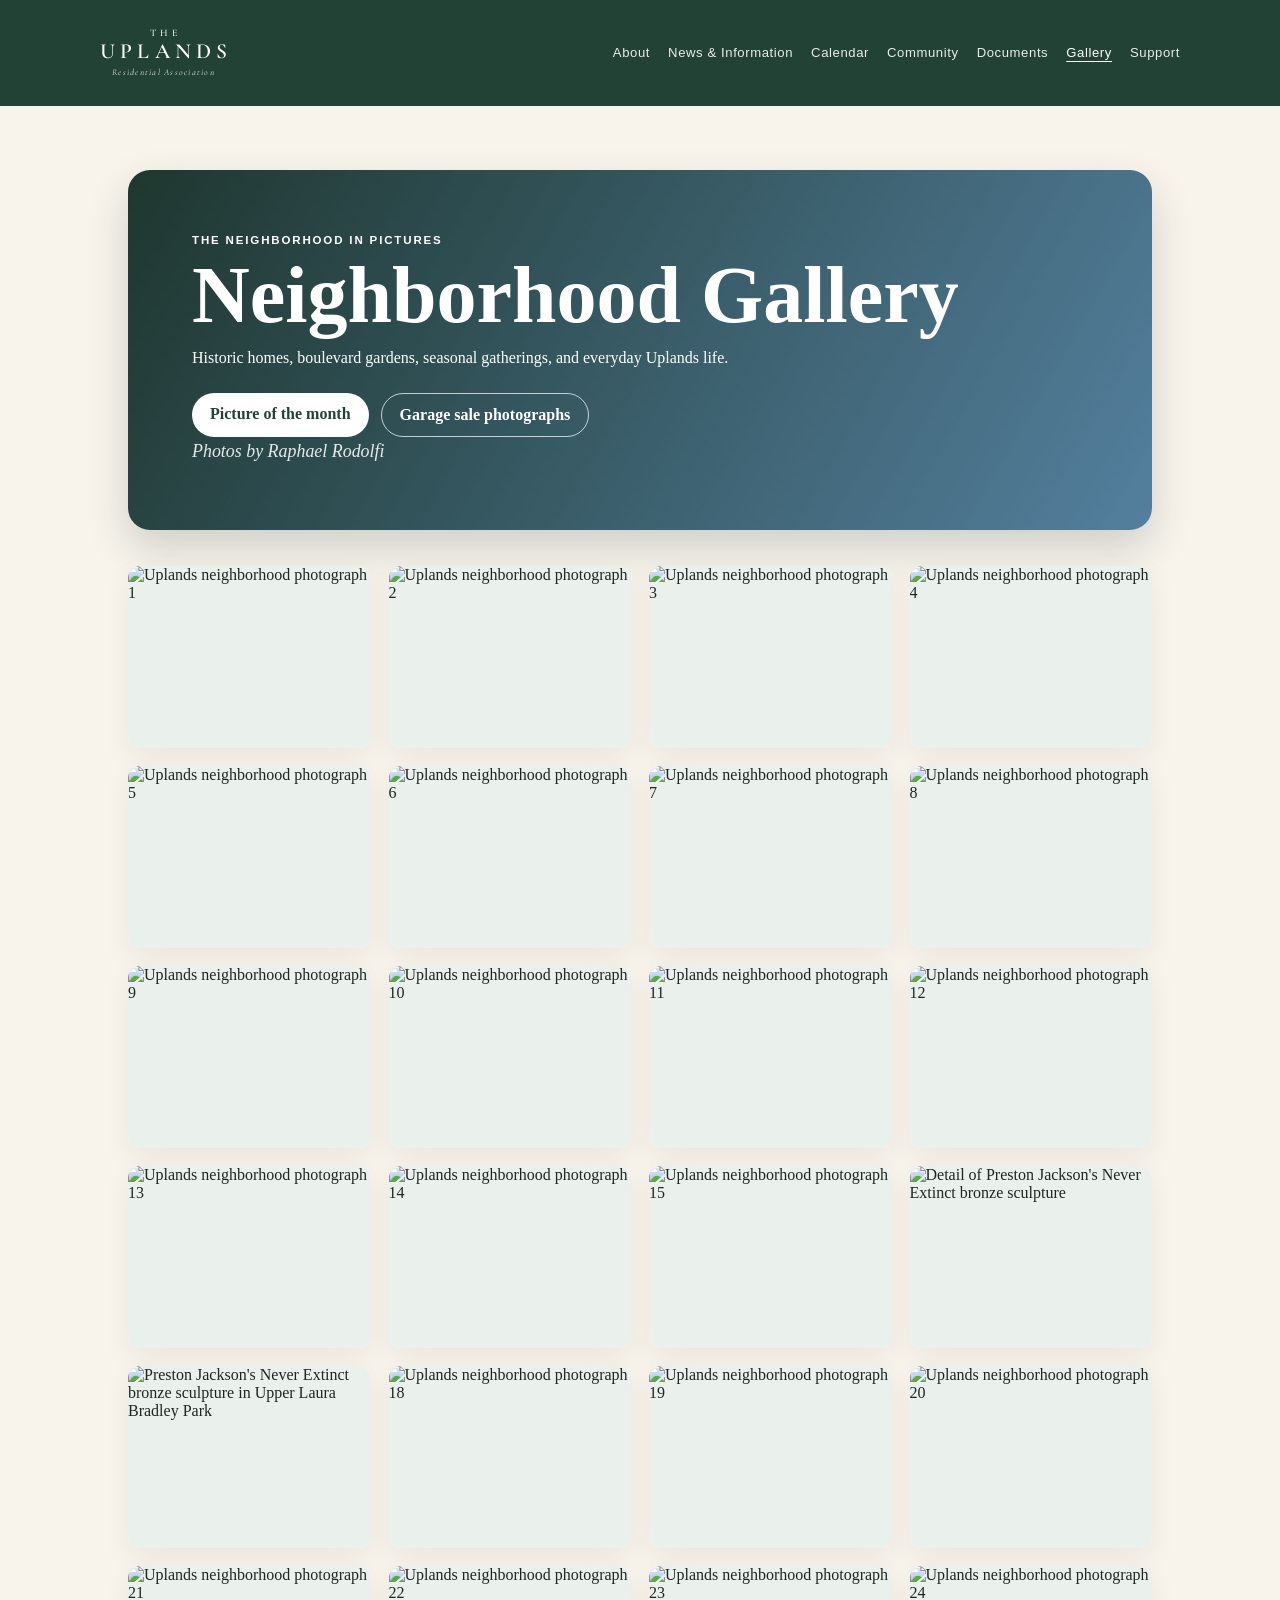
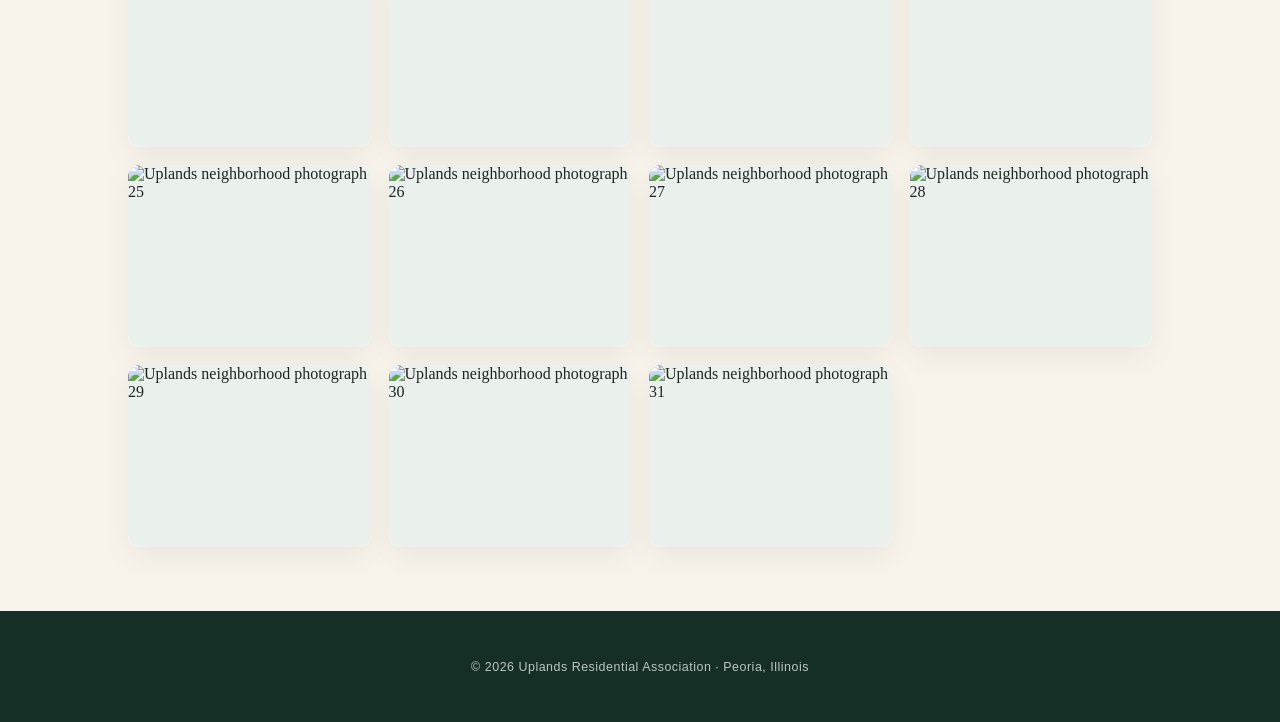
==== gallery.html @ 18829a2b "Gallery update for vertical display" ====
<!doctype html>
<html lang="en">
<head>
  <meta charset="utf-8" />
  <meta name="viewport" content="width=device-width, initial-scale=1" />
  <title>Gallery · The Uplands</title>
  <link rel="stylesheet" href="styles.css?v=20260812-2" />
</head>
<body>
  <header class="page-header">
    <nav>
      <a class="brand" href="index.html">
        <span class="brand-logo" aria-label="The Uplands Residential Association">
          <span class="brand-logo-the">THE</span>
          <span class="brand-logo-name">UPLANDS</span>
          <span class="brand-logo-sub">Residential Association</span>
        </span>
      </a>
      <div class="nav-links">
        <a href="about.html">About</a>
        <a href="community.html">Community</a>
        <a href="services.html">Services</a>
        <a href="documents.html">Documents</a>
        <a href="association-overview.html">Association</a>
        <a href="gallery.html" class="active">Gallery</a>
        <a href="support.html">Support</a>
        <a href="contact.html">Contact</a>
      </div>
    </nav>
  </header>

  <main class="section gallery-page">
    <header class="gallery-intro">
      <p class="section-kicker">The neighborhood in pictures</p>
      <h1 class="page-title">Neighborhood Gallery</h1>
      <p>Historic homes, boulevard gardens, seasonal gatherings, and everyday Uplands life.</p>
      <div class="gallery-intro-actions">
        <a class="button" href="picture-of-the-month.html">Picture of the month</a>
        <a class="button secondary" href="garage-sale.html#garage-sale-2026-recap">Garage sale photographs</a>
      </div>
      <p class="gallery-photographer-credit">Photos by Raphael Rodolfi</p>
    </header>

    <div class="gallery-grid">
      <a class="gallery-item" href="assets/images/gallery/370200587_870606807759681_210162988387038657_n.jpg">
        <img src="assets/images/gallery/370200587_870606807759681_210162988387038657_n.jpg" alt="Uplands neighborhood photograph 1">
      </a>
      <a class="gallery-item" href="assets/images/gallery/370284342_3724934461074046_4475135608361034929_n.jpg">
        <img src="assets/images/gallery/370284342_3724934461074046_4475135608361034929_n.jpg" alt="Uplands neighborhood photograph 2">
      </a>
      <a class="gallery-item" href="assets/images/gallery/370288914_343897248176822_4017444663952019519_n.jpg">
        <img src="assets/images/gallery/370288914_343897248176822_4017444663952019519_n.jpg" alt="Uplands neighborhood photograph 3">
      </a>
      <a class="gallery-item" href="assets/images/gallery/387524236_654603430138371_8893289489707215956_n.jpg">
        <img src="assets/images/gallery/387524236_654603430138371_8893289489707215956_n.jpg" alt="Uplands neighborhood photograph 4">
      </a>
      <a class="gallery-item" href="assets/images/gallery/393069102_852196503037291_2594759480600169748_n.jpg">
        <img src="assets/images/gallery/393069102_852196503037291_2594759480600169748_n.jpg" alt="Uplands neighborhood photograph 5">
      </a>
      <a class="gallery-item" href="assets/images/gallery/393239159_832398685026651_940337507189797651_n.jpg">
        <img src="assets/images/gallery/393239159_832398685026651_940337507189797651_n.jpg" alt="Uplands neighborhood photograph 6">
      </a>
      <a class="gallery-item" href="assets/images/gallery/393239160_1048998059878200_1765748896183752875_n.jpg">
        <img src="assets/images/gallery/393239160_1048998059878200_1765748896183752875_n.jpg" alt="Uplands neighborhood photograph 7">
      </a>
      <a class="gallery-item" href="assets/images/gallery/393317372_156920570831181_316524598836203724_n.jpg">
        <img src="assets/images/gallery/393317372_156920570831181_316524598836203724_n.jpg" alt="Uplands neighborhood photograph 8">
      </a>
      <a class="gallery-item" href="assets/images/gallery/393441815_1036597244320316_8906372888410770643_n.jpg">
        <img src="assets/images/gallery/393441815_1036597244320316_8906372888410770643_n.jpg" alt="Uplands neighborhood photograph 9">
      </a>
      <a class="gallery-item" href="assets/images/gallery/393441822_1001897891131364_6273993662342847778_n.jpg">
        <img src="assets/images/gallery/393441822_1001897891131364_6273993662342847778_n.jpg" alt="Uplands neighborhood photograph 10">
      </a>
      <a class="gallery-item" href="assets/images/gallery/393462541_1014906179809474_5199457459963997106_n.jpg">
        <img src="assets/images/gallery/393462541_1014906179809474_5199457459963997106_n.jpg" alt="Uplands neighborhood photograph 11">
      </a>
      <a class="gallery-item" href="assets/images/gallery/IMG_0650.JPG.jpeg">
        <img src="assets/images/gallery/IMG_0650.JPG.jpeg" alt="Uplands neighborhood photograph 12">
      </a>
      <a class="gallery-item" href="assets/images/gallery/IMG_1450.jpeg">
        <img src="assets/images/gallery/IMG_1450.jpeg" alt="Uplands neighborhood photograph 13">
      </a>
      <a class="gallery-item" href="assets/images/gallery/IMG_1564_VSCO.JPG.jpeg">
        <img src="assets/images/gallery/IMG_1564_VSCO.JPG.jpeg" alt="Uplands neighborhood photograph 14">
      </a>
      <a class="gallery-item" href="assets/images/gallery/IMG_2232.jpeg">
        <img src="assets/images/gallery/IMG_2232.jpeg" alt="Uplands neighborhood photograph 15">
      </a>
      <a class="gallery-item" href="assets/images/gallery/IMG_6191.jpeg">
        <img src="assets/images/gallery/IMG_6191.jpeg" alt="Detail of Preston Jackson's Never Extinct bronze sculpture">
      </a>
      <a class="gallery-item" href="assets/images/gallery/IMG_6194.jpeg">
        <img src="assets/images/gallery/IMG_6194.jpeg" alt="Preston Jackson's Never Extinct bronze sculpture in Upper Laura Bradley Park">
      </a>
      <a class="gallery-item" href="assets/images/gallery/IMG_6196.jpeg">
        <img src="assets/images/gallery/IMG_6196.jpeg" alt="Uplands neighborhood photograph 18">
      </a>
      <a class="gallery-item" href="assets/images/gallery/IMG_6401.JPG.jpeg">
        <img src="assets/images/gallery/IMG_6401.JPG.jpeg" alt="Uplands neighborhood photograph 19">
      </a>
      <a class="gallery-item" href="assets/images/gallery/IMG_6482_VSCO.JPG.jpeg">
        <img src="assets/images/gallery/IMG_6482_VSCO.JPG.jpeg" alt="Uplands neighborhood photograph 20">
      </a>
      <a class="gallery-item" href="assets/images/gallery/IMG_8886.jpeg">
        <img src="assets/images/gallery/IMG_8886.jpeg" alt="Uplands neighborhood photograph 21">
      </a>
      <a class="gallery-item" href="assets/images/gallery/Screenshot%202025-12-24%20at%2010.02.39.jpeg">
        <img src="assets/images/gallery/Screenshot%202025-12-24%20at%2010.02.39.jpeg" alt="Uplands neighborhood photograph 22">
      </a>
      <a class="gallery-item" href="assets/images/gallery/blue-door.jpg">
        <img src="assets/images/gallery/blue-door.jpg" alt="Uplands neighborhood photograph 23">
      </a>
      <a class="gallery-item" href="assets/images/gallery/flower-pinwheel.jpg">
        <img src="assets/images/gallery/flower-pinwheel.jpg" alt="Uplands neighborhood photograph 24">
      </a>
      <a class="gallery-item" href="assets/images/gallery/hero-fall-frame-houses.jpg">
        <img src="assets/images/gallery/hero-fall-frame-houses.jpg" alt="Uplands neighborhood photograph 25">
      </a>
      <a class="gallery-item" href="assets/images/gallery/plant-drop-house.jpg">
        <img src="assets/images/gallery/plant-drop-house.jpg" alt="Uplands neighborhood photograph 26">
      </a>
      <a class="gallery-item" href="assets/images/gallery/porch-light.jpg">
        <img src="assets/images/gallery/porch-light.jpg" alt="Uplands neighborhood photograph 27">
      </a>
      <a class="gallery-item" href="assets/images/gallery/sunset-fence.jpg">
        <img src="assets/images/gallery/sunset-fence.jpg" alt="Uplands neighborhood photograph 28">
      </a>
      <a class="gallery-item" href="assets/images/gallery/sunset-lamp.jpg">
        <img src="assets/images/gallery/sunset-lamp.jpg" alt="Uplands neighborhood photograph 29">
      </a>
      <a class="gallery-item" href="assets/images/gallery/sunset-stop-sign.jpg">
        <img src="assets/images/gallery/sunset-stop-sign.jpg" alt="Uplands neighborhood photograph 30">
      </a>
      <a class="gallery-item" href="assets/images/gallery/sunset-waves.jpg">
        <img src="assets/images/gallery/sunset-waves.jpg" alt="Uplands neighborhood photograph 31">
      </a>
    </div>
  </main>

  <footer>
    <p>© <span data-current-year>2026</span> Uplands Residential Association · Peoria, Illinois</p>
  </footer>
  <script src="script.js?v=20260812-1"></script>
</body>
</html>
---- styles.css ----
@import url("https://fonts.googleapis.com/css2?family=Cormorant+Garamond:ital,wght@0,400;0,500;0,600;1,400&family=Lobster&family=Oswald:wght@500;600;700&display=swap");

:root {
  --green: #234236;
  --green-dark: #152f27;
  --gold: #c8a96a;
  --light-green: #eaf1ec;
  --cream: #f8f4ec;
  --ink: #1f2523;
  --muted: #64716b;
  --card: #ffffff;
}

/* Public neighborhood calendar */
.calendar-page {
  max-width: 1180px;
}

.calendar-shell {
  min-height: 660px;
  margin-top: 38px;
  overflow: hidden;
  border: 1px solid rgba(45, 70, 54, .16);
  border-radius: 24px;
  background: #fff;
  box-shadow: 0 18px 50px rgba(39, 56, 43, .09);
}

.calendar-frame {
  display: block;
  width: 100%;
  min-height: 660px;
  border: 0;
}

.calendar-placeholder {
  display: grid;
  min-height: 660px;
  padding: 48px 24px;
  place-content: center;
  text-align: center;
}

.calendar-placeholder h2 {
  margin-bottom: 10px;
}

.calendar-placeholder p {
  margin: 0;
  color: var(--muted);
}

.calendar-note {
  margin-top: 28px;
  padding: 28px 32px;
  border-radius: 18px;
  background: var(--cream, #f4f0e6);
}

.calendar-note h2 {
  margin-top: 0;
}

.calendar-note p {
  margin-bottom: 0;
}

@media (max-width: 720px) {
  .calendar-shell,
  .calendar-frame,
  .calendar-placeholder {
    min-height: 620px;
  }

  .calendar-shell {
    border-radius: 16px;
  }
}

* {
  box-sizing: border-box;
}

body {
  margin: 0;
  font-family: Georgia, "Times New Roman", serif;
  color: var(--ink);
  background: var(--cream);
  -webkit-font-smoothing: antialiased;
}

a {
  color: inherit;
  text-underline-offset: 3px;
}

a:focus-visible,
button:focus-visible {
  outline: 3px solid var(--gold);
  outline-offset: 4px;
}

.hero {
  min-height: 72vh;
  background-size: cover;
  background-position: center;
  color: white;
  padding: 28px;
  position: relative;
  isolation: isolate;
}

.hero--home {
  background-image:
    linear-gradient(rgba(20, 38, 31, 0.72), rgba(20, 38, 31, 0.78)),
    url("assets/images/gallery/porch-light.jpg");
  min-height: min(860px, 92vh);
  background-position: center 42%;
}

.hero--about {
  background-image:
    linear-gradient(rgba(20, 38, 31, 0.72), rgba(20, 38, 31, 0.78)),
    url("assets/images/gallery/blue-door.jpg");
}

.hero--community {
  background-image:
    linear-gradient(rgba(20, 38, 31, 0.72), rgba(20, 38, 31, 0.78)),
    url("assets/images/gallery/plant-drop-house.jpg");
}

.hero-page {
  min-height: 44vh;
}

.page-header {
  background: var(--green);
  color: white;
  padding: 28px;
}

nav {
  display: flex;
  justify-content: space-between;
  gap: 24px;
  align-items: center;
  max-width: 1080px;
  margin: 0 auto;
  position: relative;
  z-index: 5;
}

.brand {
  text-decoration: none;
  color: inherit;
  flex-shrink: 0;
}

.brand-logo {
  display: flex;
  flex-direction: column;
  align-items: center;
  font-family: "Cormorant Garamond", Georgia, serif;
  font-weight: 500;
  line-height: 1.08;
  text-align: center;
}

.brand-logo-the {
  font-size: .62rem;
  letter-spacing: .42em;
  text-transform: uppercase;
  font-weight: 500;
  margin-right: -.42em;
}

.brand-logo-name {
  font-size: 1.35rem;
  letter-spacing: .24em;
  text-transform: uppercase;
  font-weight: 600;
  margin-right: -.24em;
  margin-top: 1px;
}

.brand-logo-sub {
  font-size: .56rem;
  letter-spacing: .14em;
  font-weight: 400;
  font-style: italic;
  margin-top: 5px;
  opacity: .9;
}

.nav-links {
  display: flex;
  gap: 18px;
  flex-wrap: wrap;
  align-items: center;
}

.nav-links a,
.nav-highlights summary {
  text-decoration: none;
  opacity: .9;
  padding: 8px 0;
  font-family: Arial, Helvetica, sans-serif;
  font-size: .82rem;
  letter-spacing: .045em;
}

.nav-links a:hover,
.nav-links a.active,
.nav-highlights summary:hover,
.nav-highlights.active summary {
  opacity: 1;
  text-decoration: underline;
  text-underline-offset: 4px;
}

.info-jump {
  margin: 34px 0;
  padding: 14px 18px;
  display: flex;
  gap: 18px;
  flex-wrap: wrap;
  border: 1px solid rgba(35,66,54,.12);
  border-radius: 14px;
  background: white;
}

.info-jump a {
  color: var(--green);
  font-weight: 700;
}

.info-current {
  display: grid;
  grid-template-columns: 1.2fr .8fr;
  gap: 18px;
  margin-top: 34px;
  margin-bottom: 26px;
}

.info-current-lead {
  padding: 34px;
  border-radius: 20px;
  background: #fff8e8;
  border: 1px solid rgba(164,82,56,.16);
}

.info-current-lead h2 {
  color: var(--green);
  font-size: 2rem;
}

.info-current-lead > p:not(.status-label) {
  color: var(--muted);
  line-height: 1.6;
}

.info-current-side {
  display: grid;
  gap: 18px;
}

.info-current-side a {
  padding: 24px;
  display: flex;
  flex-direction: column;
  border-radius: 16px;
  color: white;
  background: var(--green);
  text-decoration: none;
}

.info-current-side a:last-child {
  background: #2f668d;
}

.info-current-side span {
  font: 700 .68rem/1.2 Arial, Helvetica, sans-serif;
  letter-spacing: .12em;
  text-transform: uppercase;
  opacity: .7;
}

.info-current-side strong {
  margin: 8px 0;
  font-size: 1.25rem;
}

.info-current-side small {
  line-height: 1.45;
  opacity: .8;
}

.info-section {
  padding: 54px 0;
  display: grid;
  grid-template-columns: .65fr 1.35fr;
  gap: 60px;
  border-top: 1px solid rgba(35,66,54,.14);
}

.info-section h2 {
  margin: 8px 0 0;
  color: var(--green);
  font-size: 2.2rem;
}

.info-section p {
  color: var(--muted);
  line-height: 1.65;
}

.info-link-cards {
  display: grid;
  gap: 10px;
}

.info-link-cards a {
  position: relative;
  padding: 18px;
  padding-right: 48px;
  display: flex;
  justify-content: space-between;
  gap: 18px;
  border-radius: 12px;
  color: var(--green);
  background: #dfeae2;
  border: 1px solid rgba(35, 66, 54, .24);
  box-shadow: 0 4px 12px rgba(35, 66, 54, .06);
  text-decoration: none;
  transition: transform .18s ease, background-color .18s ease,
    border-color .18s ease, box-shadow .18s ease;
}

.info-link-cards a::after {
  content: "→";
  position: absolute;
  right: 18px;
  top: 50%;
  transform: translateY(-50%);
  font-size: 1.15rem;
  font-weight: 700;
}

.info-link-cards a:hover,
.info-link-cards a:focus-visible {
  transform: translateY(-2px);
  background: #d4e3d8;
  border-color: rgba(35, 66, 54, .42);
  box-shadow: 0 9px 20px rgba(35, 66, 54, .12);
}

.info-link-cards span {
  color: #46564f;
}

.resident-info {
  padding-top: 54px;
  border-top: 1px solid rgba(35,66,54,.14);
}

.resident-info-grid {
  display: grid;
  grid-template-columns: repeat(3,1fr);
  gap: 18px;
}

.resident-info-grid article {
  padding: 26px;
  border-radius: 16px;
  background: white;
  border: 1px solid rgba(35,66,54,.24);
  box-shadow: 0 6px 18px rgba(35, 66, 54, .07);
}

.resident-info-grid h3 {
  color: var(--green);
}

.resident-info-grid p {
  color: var(--muted);
  line-height: 1.6;
}

.resident-info-grid article > a {
  display: inline-block;
  margin-top: 6px;
  padding: 9px 13px;
  color: white;
  background: var(--green);
  border: 1px solid var(--green);
  border-radius: 9px;
  font-weight: 700;
  line-height: 1.3;
  text-decoration: none;
  transition: transform .18s ease, background-color .18s ease,
    box-shadow .18s ease;
}

.resident-info-grid article > a:hover,
.resident-info-grid article > a:focus-visible {
  transform: translateY(-1px);
  background: var(--green-dark);
  box-shadow: 0 7px 16px rgba(21, 47, 39, .2);
}

.community-hub-grid article {
  display: flex;
  flex-direction: column;
  border-top-width: 5px;
}

.community-hub-grid article > a {
  align-self: stretch;
  width: 100%;
  margin-top: auto;
  box-sizing: border-box;
  text-align: center;
}

.community-hub-grid #picnic {
  background: linear-gradient(145deg, #fff8e8, #f7e7bd);
  border-color: #d26542;
}

.community-hub-grid #garage-sale {
  background: linear-gradient(145deg, #e4f2ee, #cce5de);
  border-color: #499487;
}

.community-hub-grid #garden-stewardship {
  background: linear-gradient(145deg, #f2f5e9, #e2edc8);
  border-color: #557f45;
}

.community-hub-grid #halloween {
  background: linear-gradient(145deg, #f1e8f3, #f7dfc7);
  border-color: #6b382c;
  box-shadow: inset 0 5px 0 #412b4f, 0 6px 18px rgba(65, 43, 79, .1);
}

.community-hub-grid #snow-removal {
  background: linear-gradient(145deg, #e5f1f7, #f8fbfd);
  border-color: #2f668d;
}

.community-hub-grid #block-parties {
  background: linear-gradient(145deg, #fff8e8, #efe2c8);
  border-color: #987437;
}

.community-hub-grid #welcoming-committee {
  background: linear-gradient(145deg, #fff4a8, #f7c7a9);
  border-color: #d26835;
}

.community-hub-grid #block-captains {
  background: linear-gradient(145deg, #f4f5f3, #e5e7e4);
  border-color: #7a817d;
}

.resident-info--news .resident-info-grid article:nth-child(1) {
  background: linear-gradient(145deg, #f0f5e9, #e5eedc);
  border-color: #597548;
}

.resident-info--news .resident-info-grid article:nth-child(2) {
  background: linear-gradient(145deg, #fff8e8, #f3e8cc);
  border-color: #987437;
}

.resident-info--news .resident-info-grid article:nth-child(3) {
  background: linear-gradient(145deg, #eef5f8, #e2edf2);
  border-color: #465a64;
}

.resident-info--news .resident-info-grid article:nth-child(4) {
  background: linear-gradient(145deg, #e8f3f8, #dcecf3);
  border-color: #2f668d;
}

.resident-info--news .resident-info-grid article:nth-child(5) {
  background: linear-gradient(145deg, #f8eee1, #f1e3d2);
  border-color: #8a6a34;
}

.resident-info--news .resident-info-grid article {
  display: flex;
  flex-direction: column;
}

.resident-info--news .resident-info-grid article > a {
  align-self: stretch;
  width: 100%;
  margin-top: auto;
  box-sizing: border-box;
  text-align: center;
}

.legacy-note {
  margin-top: 44px;
  padding: 22px;
  border-left: 4px solid #987437;
  color: var(--muted);
  background: #fff8e8;
  line-height: 1.6;
}

.legacy-note strong {
  display: block;
  color: var(--green);
}

.history-page {
  max-width: 1040px;
  margin: 0 auto;
  padding: 80px 28px;
}

.history-intro {
  max-width: 860px;
  margin-bottom: 54px;
}

.history-intro h1 {
  color: var(--green);
  font-size: clamp(3.5rem,8vw,7rem);
  font-weight: 500;
  letter-spacing: -.045em;
  line-height: .86;
}

.history-intro h1 em {
  color: #987437;
  font-weight: 500;
}

.history-intro blockquote {
  margin: 34px 0 8px;
  color: var(--muted);
  font-size: 1.35rem;
  font-style: italic;
  line-height: 1.5;
}

.history-intro cite {
  color: var(--green);
}

.history-wide-image {
  margin: 48px 0;
}

.history-wide-image img {
  display: block;
  width: 100%;
  max-height: 700px;
  object-fit: contain;
  border-radius: 18px;
  background: white;
}

.history-wide-image--landscape img {
  max-height: 560px;
}

.history-wide-image--rotated-map {
  display: grid;
  grid-template-rows: auto auto;
}

.history-wide-image--rotated-map img {
  width: 86.43%;
  max-height: none;
  margin: 0 auto;
  transform: rotate(-90deg);
}

.history-wide-image figcaption {
  margin-top: 10px;
  color: var(--muted);
  font-size: .88rem;
  text-align: center;
}

.history-chapter {
  padding: 48px 0;
  display: grid;
  grid-template-columns: 150px 1fr;
  gap: 42px;
  border-top: 1px solid rgba(35,66,54,.14);
}

.history-chapter > span {
  color: #987437;
  font: 700 .75rem/1.2 Arial, Helvetica, sans-serif;
  letter-spacing: .12em;
  text-transform: uppercase;
}

.history-chapter h2 {
  margin-top: 0;
  color: var(--green);
  font-size: 2rem;
}

.history-chapter p {
  color: var(--muted);
  line-height: 1.7;
}

.history-research-note {
  margin-top: 34px;
  padding: 34px;
  border-radius: 18px;
  background: var(--light-green);
}

.history-research-note h2 {
  color: var(--green);
}

.history-research-note p,
.history-credits {
  color: var(--muted);
  line-height: 1.65;
}

.history-credits {
  margin-top: 24px;
  padding: 24px 28px;
  border: 1px solid rgba(35,66,54,.12);
  border-radius: 18px;
  background: var(--card);
  color: var(--ink);
  font-size: .9rem;
  box-shadow: 0 10px 30px rgba(0,0,0,.06);
}

.garden-legacy {
  max-width: 1024px;
  margin: 0 auto 54px;
  padding: 34px;
  display: grid;
  grid-template-columns: .8fr 1.2fr;
  gap: 48px;
  border-radius: 20px;
  background: #e6edd9;
}

.garden-legacy h2 {
  margin: 8px 0 0;
  color: var(--green);
}

.garden-legacy p {
  margin-top: 0;
  color: var(--muted);
  line-height: 1.65;
}

.nav-highlights {
  position: relative;
}

.nav-highlights summary {
  cursor: pointer;
  list-style: none;
}

.nav-highlights summary::-webkit-details-marker {
  display: none;
}

.nav-highlights summary::after {
  content: "⌄";
  display: inline-block;
  margin-left: 5px;
  font-size: .85em;
  transition: transform .18s ease;
}

.nav-highlights[open] summary::after {
  transform: rotate(180deg);
}

.nav-highlights-menu {
  position: absolute;
  top: calc(100% + 10px);
  left: 50%;
  z-index: 20;
  width: 210px;
  padding: 10px;
  display: grid;
  gap: 2px;
  border: 1px solid rgba(35,66,54,.12);
  border-radius: 14px;
  color: var(--ink);
  background: white;
  box-shadow: 0 18px 44px rgba(13,30,24,.2);
  transform: translateX(-50%);
}

.nav-highlights-menu a {
  padding: 10px 12px;
  border-radius: 9px;
  opacity: 1;
}

.nav-highlights-menu a:hover,
.nav-highlights-menu a:focus-visible {
  color: var(--green);
  background: var(--light-green);
  text-decoration: none;
}

.hero-copy {
  max-width: 780px;
  margin: 110px auto 0;
  text-align: center;
}

.hero--home .hero-copy {
  margin-top: clamp(110px, 17vh, 180px);
}

.hero--home .hero-copy h1 {
  font-weight: 400;
  letter-spacing: -.035em;
  text-wrap: balance;
}

.hero--home .hero-copy h1 em {
  color: #f2dfb2;
  font-weight: 500;
}

.hero-page .hero-copy {
  margin-top: 64px;
}

.hero-copy h1 {
  color: white;
}

.hero-copy .hero-intro {
  font-size: 1.2rem;
  line-height: 1.55;
  color: rgba(255, 255, 255, 0.92);
  margin: 0;
}

.eyebrow {
  text-transform: uppercase;
  letter-spacing: .16em;
  font-size: .8rem;
  font-family: Arial, Helvetica, sans-serif;
  font-weight: 700;
  color: #f2dfb2;
}

h1 {
  font-size: clamp(2.4rem, 6vw, 5.6rem);
  line-height: .95;
  margin: 16px 0;
}

.page-title {
  font-size: clamp(2rem, 4vw, 3rem);
  line-height: 1.1;
  margin: 0 0 16px;
  color: var(--green);
}

.hero-copy p {
  font-size: 1.2rem;
  line-height: 1.55;
}

.buttons {
  margin-top: 28px;
  display: flex;
  justify-content: center;
  gap: 14px;
  flex-wrap: wrap;
}

.button {
  background: white;
  color: var(--green);
  padding: 12px 18px;
  border-radius: 999px;
  text-decoration: none;
  font-weight: 700;
  transition: transform 0.2s ease, box-shadow 0.2s ease, background 0.2s ease;
}

.nav-toggle {
  display: none;
}

.button-primary {
  padding: 14px 32px;
  font-size: 1.05rem;
  box-shadow: 0 6px 24px rgba(0, 0, 0, 0.28);
}

.button-primary:hover {
  transform: translateY(-2px);
  box-shadow: 0 10px 32px rgba(0, 0, 0, 0.34);
}

.button.secondary {
  background: transparent;
  color: white;
  border: 1px solid white;
}

.hero-secondary-link {
  margin: 14px 0 0;
  font-size: .95rem;
}

.hero-secondary-link a {
  color: rgba(255, 255, 255, 0.82);
  text-decoration: none;
  border-bottom: 1px solid rgba(255, 255, 255, 0.35);
}

.hero-secondary-link a:hover {
  color: white;
  border-bottom-color: rgba(255, 255, 255, 0.7);
}

.buttons--hero {
  margin-top: 32px;
}

.section {
  max-width: 1080px;
  margin: 0 auto;
  padding: 64px 28px;
}

.section h2 {
  font-size: 2.2rem;
  margin-top: 0;
}

.section-heading {
  display: grid;
  grid-template-columns: minmax(0, 1.3fr) minmax(260px, .7fr);
  gap: 48px;
  align-items: end;
  margin-bottom: 28px;
  padding-bottom: 22px;
  border-bottom: 1px solid rgba(35, 66, 54, .16);
}

.section-heading h2 {
  margin-bottom: 0;
  font-size: clamp(2rem, 4vw, 3rem);
  line-height: 1;
  color: var(--green);
}

.section-heading > p {
  margin: 0;
  color: var(--muted);
  line-height: 1.6;
}

.section-kicker {
  margin: 0 0 10px;
  color: #8a6a34;
  font: 700 .72rem/1.2 Arial, Helvetica, sans-serif;
  letter-spacing: .16em;
  text-transform: uppercase;
}

.section-link {
  margin-top: 24px;
  font-weight: 700;
  color: var(--green);
}

.current-section {
  padding-top: 72px;
}

.current-grid {
  display: grid;
  grid-template-columns: repeat(3, 1fr);
  gap: 18px;
}

.current-feature,
.current-item {
  min-height: 310px;
  display: flex;
  flex-direction: column;
  border-radius: 18px;
  padding: 28px;
}

.current-feature {
  color: white;
  background: var(--green);
  box-shadow: 0 18px 42px rgba(21, 47, 39, .18);
}

.current-item {
  background: var(--card);
  border: 1px solid rgba(35, 66, 54, .1);
  box-shadow: 0 12px 30px rgba(35, 66, 54, .07);
}

.current-item--picnic {
  background: #fff8e8;
  border-color: rgba(184, 76, 50, .16);
}

.current-item--garden {
  background: #f0f5e9;
  border-color: rgba(85, 127, 69, .18);
}

.current-item--documents {
  background: #eef5f8;
  border-color: rgba(47, 102, 141, .16);
}

.current-feature h3,
.current-item h3 {
  margin: 8px 0 12px;
  font-size: 1.45rem;
}

.current-feature p:not(.status-label) {
  color: rgba(255, 255, 255, .85);
}

.current-item p:not(.status-label) {
  color: var(--muted);
}

.current-feature p,
.current-item p {
  line-height: 1.55;
}

.status-label {
  margin: 0 0 8px;
  color: #987437;
  font: 700 .68rem/1.2 Arial, Helvetica, sans-serif;
  letter-spacing: .14em;
  text-transform: uppercase;
}

.current-feature .status-label {
  color: #f2dfb2;
}

.current-actions,
.view-actions {
  display: flex;
  align-items: center;
  gap: 16px;
  flex-wrap: wrap;
  margin-top: 22px;
}

.current-feature .current-actions,
.current-item .current-actions {
  margin-top: auto;
  padding-top: 22px;
}

.current-actions > a:not(.button),
.view-actions > a:not(.button) {
  font-weight: 700;
}

.current-item .button--dark {
  box-shadow: 0 6px 18px rgba(35,66,54,.14);
}

.current-item--picnic .status-label {
  color: #a95238;
}

.current-item--picnic .button--dark {
  background: #a95238;
}

.current-item--garden .status-label {
  color: #557f45;
}

.current-item--garden .button--dark {
  background: #557f45;
}

.current-item--documents .status-label {
  color: #2f668d;
}

.current-item--documents .button--dark {
  background: #2f668d;
}

.button--dark {
  display: inline-block;
  color: white;
  background: var(--green);
}

.current-feature .button--dark {
  color: var(--green);
  background: white;
}

.stewardship-note {
  margin-top: 20px;
  padding: 14px 16px;
  color: var(--green) !important;
  background: var(--light-green);
  border-radius: 10px;
  font-size: .92rem;
}

.document-link {
  --document-link-color: var(--green);
  display: inline-flex;
  align-items: center;
  gap: 10px;
  padding: 12px 18px;
  border-radius: 999px;
  color: white;
  background: var(--document-link-color);
  text-decoration: none;
  font-weight: 700;
  box-shadow: 0 6px 16px rgba(28, 46, 35, .14);
  transition: transform .2s ease, box-shadow .2s ease, filter .2s ease;
}

.document-link span {
  transition: transform .2s ease;
}

.document-link:hover,
.document-link:focus-visible {
  color: white;
  filter: brightness(.92);
  transform: translateY(-2px);
  box-shadow: 0 9px 22px rgba(28, 46, 35, .2);
}

.document-link:hover span,
.document-link:focus-visible span {
  transform: translateX(3px);
}

.document-link--overview {
  --document-link-color: #3f6570;
}

.document-link--history {
  --document-link-color: #8a5a3c;
}

.view-page {
  max-width: 980px;
}

.featured-view {
  margin: 42px 0;
}

.featured-view img {
  display: block;
  width: 100%;
  max-height: 640px;
  object-fit: cover;
  object-position: center;
  border-radius: 22px;
  box-shadow: 0 22px 56px rgba(21, 47, 39, .16);
}

.featured-view figcaption {
  margin-top: 12px;
  color: var(--muted);
  font-size: .9rem;
  font-style: italic;
  text-align: center;
}

.view-story {
  display: grid;
  grid-template-columns: 1fr 1fr;
  gap: 56px;
  align-items: start;
  padding: 28px 0 48px;
}

.view-story h2 {
  margin: 0;
  color: var(--green);
  font-size: clamp(2rem, 4vw, 3rem);
  line-height: 1;
}

.view-story p {
  color: var(--muted);
  line-height: 1.65;
}

.section-intro {
  color: var(--muted);
  font-size: 1.15rem;
  line-height: 1.6;
  max-width: 720px;
}

.cards {
  display: grid;
  grid-template-columns: repeat(3, minmax(0, 1fr));
  gap: 18px;
}

.card {
  background: var(--card);
  padding: 26px;
  border-radius: 18px;
  text-decoration: none;
  color: inherit;
  box-shadow: 0 10px 30px rgba(0,0,0,.06);
  transition: transform 0.2s ease, box-shadow 0.2s ease;
  border: 1px solid rgba(35, 66, 54, .08);
}

.card:hover {
  transform: translateY(-2px);
  box-shadow: 0 14px 36px rgba(0, 0, 0, .1);
}

.card--featured {
  background: linear-gradient(180deg, #eef6fb 0%, var(--card) 70%);
  border: 2px solid rgba(35, 66, 54, 0.18);
  box-shadow: 0 12px 34px rgba(35, 66, 54, 0.1);
}

.card--featured:hover {
  box-shadow: 0 16px 40px rgba(35, 66, 54, 0.14);
}

.card-cta {
  display: inline-block;
  margin-top: 12px;
  font-size: .9rem;
  font-weight: 700;
  color: var(--green);
}

.card h3 {
  margin-top: 0;
  color: var(--green);
  font-size: 1.3rem;
}

.card p,
.quick-links {
  color: var(--muted);
  line-height: 1.5;
}

.card-static {
  box-shadow: 0 10px 30px rgba(0,0,0,.06);
}

.suggested-contribution {
  margin-top: 20px;
  padding-top: 16px;
  border-top: 1px solid var(--light-green);
  color: var(--ink);
}

.content-block {
  background: var(--card);
  padding: 32px;
  border-radius: 18px;
  box-shadow: 0 10px 30px rgba(0,0,0,.06);
  margin-bottom: 24px;
}

.content-block h2 {
  font-size: 1.6rem;
  margin-top: 0;
  color: var(--green);
}

.content-block h3 {
  font-size: 1.15rem;
  margin: 28px 0 12px;
  color: var(--green);
}

.content-block p,
.content-block li {
  color: var(--muted);
  line-height: 1.6;
}

.content-block ul {
  padding-left: 1.2rem;
}

.content-block li + li {
  margin-top: 16px;
}

.placeholder-text {
  color: var(--muted);
  font-style: italic;
}

.content-block li .placeholder-text {
  display: block;
  margin-top: 6px;
}

.placeholder-note {
  font-size: .9rem;
  font-style: italic;
  color: var(--muted);
  border-left: 3px solid var(--light-green);
  padding-left: 14px;
  margin-top: 20px;
}

.external-note {
  font-size: .85rem;
  color: var(--muted);
  margin-top: 12px;
}

.recap-highlights,
.planning-list {
  list-style: none;
  padding-left: 0;
  margin: 0;
}

.recap-highlights li,
.planning-list li {
  padding: 10px 0;
  border-bottom: 1px solid var(--light-green);
}

.recap-highlights li:last-child,
.planning-list li:last-child {
  border-bottom: none;
}

.promo-hero {
  display: block;
  width: 100%;
  max-width: 900px;
  height: auto;
  margin: 0 auto 28px;
  border-radius: 12px;
  box-shadow: 0 10px 30px rgba(0, 0, 0, .08);
}

.service-promo-link {
  display: block;
  max-width: 900px;
  margin: 0 auto 20px;
  text-decoration: none;
  transition: transform 0.2s ease, box-shadow 0.2s ease;
}

.service-promo-link:hover .promo-hero,
.service-promo-link:focus-visible .promo-hero {
  transform: translateY(-2px);
  box-shadow: 0 14px 36px rgba(0, 0, 0, .12);
}

.service-promo-link .promo-hero {
  margin-bottom: 0;
}

.service-cta {
  text-align: center;
  margin: 0;
}

.service-callout {
  display: grid;
  grid-template-columns: 100px 1fr;
  gap: 20px;
  align-items: center;
  margin-top: 20px;
  padding: 20px;
  border-radius: 12px;
  border: 1px solid rgba(35, 66, 54, 0.14);
}

.service-callout--snow {
  background: linear-gradient(180deg, #eef6fb 0%, var(--light-green) 100%);
}

.service-callout-media {
  min-height: 88px;
  border-radius: 8px;
  background: rgba(255, 255, 255, 0.55);
  border: 1px dashed rgba(35, 66, 54, 0.22);
}

.service-callout-body h3 {
  margin: 0 0 8px;
  font-size: 1.1rem;
  color: var(--green);
}

.service-callout-body p {
  margin: 0 0 14px;
  color: var(--muted);
  line-height: 1.5;
}

.service-callout-body .button {
  display: inline-block;
}

/* Snow Removal Fund */
.visually-hidden {
  position: absolute;
  width: 1px;
  height: 1px;
  padding: 0;
  margin: -1px;
  overflow: hidden;
  clip: rect(0, 0, 0, 0);
  white-space: nowrap;
  border: 0;
}

.snow-fund-intro {
  text-align: center;
  margin-bottom: 32px;
}

.snow-fund-eyebrow {
  text-transform: uppercase;
  letter-spacing: .14em;
  font-size: .8rem;
  color: var(--green);
  font-weight: 700;
  margin: 0 0 8px;
}

.snow-fund-tagline {
  font-size: 1.2rem;
  color: var(--green);
  font-weight: 700;
  margin: 0;
}

.snow-fund-panel {
  background: linear-gradient(180deg, #eef6fb 0%, var(--card) 48%);
  border: 2px solid rgba(35, 66, 54, 0.14);
}

.snow-fund-layout {
  display: grid;
  grid-template-columns: minmax(220px, 1fr) minmax(280px, 1.1fr);
  gap: 36px;
  align-items: center;
}

.snow-fund-visual {
  text-align: center;
}

.snowman {
  width: min(220px, 100%);
  height: auto;
  margin: 0 auto 16px;
  display: block;
  filter: drop-shadow(0 8px 18px rgba(35, 66, 54, 0.12));
}

.snow-fund-visual p {
  color: var(--muted);
  line-height: 1.6;
  margin: 0;
  max-width: 320px;
  margin-inline: auto;
}

.snow-fund-progress {
  display: grid;
  grid-template-columns: auto 1fr;
  gap: 24px 32px;
  align-items: center;
}

.thermometer-wrap {
  display: flex;
  align-items: stretch;
  gap: 10px;
}

.thermometer {
  position: relative;
  width: 52px;
  height: 220px;
}

.thermometer-track {
  position: absolute;
  top: 0;
  left: 50%;
  transform: translateX(-50%);
  width: 28px;
  height: 168px;
  border: 3px solid #2f5f86;
  border-radius: 999px 999px 8px 8px;
  background: rgba(255, 255, 255, 0.85);
  overflow: hidden;
  box-shadow: inset 0 2px 8px rgba(47, 95, 134, 0.12);
}

.thermometer-fill {
  position: absolute;
  bottom: 0;
  left: 0;
  right: 0;
  height: var(--thermometer-fill, 0%);
  background: linear-gradient(180deg, #e85d4a 0%, #c0392b 100%);
  transition: height 0.4s ease;
}

.thermometer-bulb {
  position: absolute;
  bottom: 0;
  left: 50%;
  transform: translateX(-50%);
  width: 52px;
  height: 52px;
  border-radius: 50%;
  border: 3px solid #2f5f86;
  background: radial-gradient(circle at 35% 30%, #ff7a66, #c0392b);
  box-shadow: inset 0 -4px 8px rgba(0, 0, 0, 0.12);
}

.thermometer-scale {
  list-style: none;
  margin: 0;
  padding: 0;
  display: flex;
  flex-direction: column;
  justify-content: space-between;
  height: 220px;
  font-size: .85rem;
  font-weight: 700;
  color: #2f5f86;
}

.snow-fund-stats {
  margin: 0;
  display: grid;
  gap: 0;
}

.snow-fund-stat {
  display: grid;
  gap: 4px;
  padding: 14px 0;
  border-bottom: 1px solid var(--light-green);
}

.snow-fund-stat:last-child {
  border-bottom: none;
}

.snow-fund-stat dt {
  font-size: .8rem;
  text-transform: uppercase;
  letter-spacing: .08em;
  color: var(--green);
  font-weight: 700;
  margin: 0;
}

.snow-fund-stat dd {
  margin: 0;
  font-size: clamp(1.5rem, 3vw, 2rem);
  font-weight: 700;
  color: #1e4466;
  line-height: 1.1;
}

.snow-fund-stat--raised dd {
  color: #c0392b;
}

.snow-fund-cta {
  text-align: center;
  background: var(--card);
  border: 2px solid rgba(35, 66, 54, 0.14);
}

.snow-fund-cta-text {
  font-size: 1.15rem;
  color: var(--ink);
  margin: 0 0 24px;
  max-width: 520px;
  margin-inline: auto;
}

.button--snow-fund {
  background: var(--green);
  color: white;
  padding: 16px 36px;
  font-size: 1.05rem;
  letter-spacing: .04em;
  text-transform: uppercase;
  display: inline-block;
}

.button--snow-fund:hover {
  background: #1a3329;
}

.snow-fund-cta-note {
  font-size: .9rem;
  color: var(--muted);
  margin: 16px 0 0;
}

.garage-feature {
  display: block;
  max-width: 900px;
  margin: 0 auto 28px;
  border-radius: 12px;
  overflow: hidden;
  box-shadow: 0 10px 30px rgba(0, 0, 0, .08);
  text-decoration: none;
}

.garage-feature img {
  display: block;
  width: 100%;
  height: auto;
}

.gallery-caption {
  text-align: center;
  color: var(--muted);
  font-style: italic;
  margin: 0 0 20px;
}

.garage-gallery-grid {
  display: grid;
  grid-template-columns: repeat(3, 1fr);
  gap: 18px;
}

.garage-recap-line {
  text-align: center;
  color: var(--ink);
  margin: 0 0 8px;
}

.garage-gallery-cta {
  text-align: center;
  margin-top: 28px;
}

.support-banner {
  background: var(--green);
  color: white;
  max-width: none;
  padding: 56px 28px;
}

.support-banner-inner {
  max-width: 1080px;
  margin: 0 auto;
  text-align: center;
}

.support-banner h2 {
  font-size: clamp(1.8rem, 4vw, 2.6rem);
  margin: 0 0 16px;
  color: white;
}

.support-banner p {
  font-size: 1.15rem;
  line-height: 1.6;
  max-width: 640px;
  margin: 0 auto 24px;
  color: rgba(255, 255, 255, 0.92);
}

.donate-callout {
  padding: 36px;
  border-radius: 18px;
  margin-bottom: 24px;
  text-align: center;
}

.donate-callout--recurring {
  background: var(--light-green);
  border: 2px solid rgba(35, 66, 54, 0.32);
  margin-bottom: 32px;
}

.donate-callout--onetime {
  background: var(--card);
  border: 2px solid rgba(100, 113, 107, 0.5);
  box-shadow: 0 10px 30px rgba(0, 0, 0, .08);
}

.donate-callout--onetime h2 {
  color: var(--ink);
}

.donate-callout h2 {
  font-size: 1.6rem;
  margin: 0 0 12px;
  color: var(--green);
}

.donate-callout p {
  color: var(--muted);
  line-height: 1.6;
  max-width: 560px;
  margin: 0 auto 20px;
}

.donate-methods {
  list-style: none;
  padding: 0;
  margin: 0 auto 20px;
  max-width: 560px;
  text-align: left;
}

.donate-methods li {
  color: var(--muted);
  line-height: 1.6;
  margin-bottom: 12px;
}

.donate-methods li:last-child {
  margin-bottom: 0;
}

.donate-note {
  font-weight: 700;
  color: var(--green) !important;
}

.donate-disclaimer {
  font-size: 0.95rem;
  margin-top: 20px !important;
  margin-bottom: 0 !important;
}

.support-feature {
  text-align: center;
}

.support-feature p {
  max-width: 560px;
  margin: 0 auto 24px;
}

.support-feature .button {
  display: inline-block;
}

.donate-callout--primary {
  margin-bottom: 32px;
}

.donate-callout .placeholder-note {
  max-width: 560px;
  margin: 20px auto 0;
  text-align: left;
}

.donate-button {
  display: inline-block;
}

.paypal-subscribe {
  max-width: 400px;
  margin: 0 auto;
  display: flex;
  justify-content: center;
  flex-direction: column;
  align-items: center;
}

.recurring-options {
  display: grid;
  grid-template-columns: repeat(3, minmax(0, 1fr));
  gap: 18px;
  margin-top: 24px;
}

.recurring-option {
  display: flex;
  flex-direction: column;
  padding: 22px;
  border: 1px solid rgba(39, 82, 58, 0.18);
  border-radius: 18px;
  background: rgba(255, 255, 255, 0.74);
}

.recurring-option h3 {
  margin: 4px 0 10px;
}

.recurring-option p {
  margin-top: 0;
}

.recurring-option .paypal-subscribe {
  width: 100%;
  margin-top: auto;
  padding-top: 16px;
}

.recurring-option-amount {
  color: var(--green);
  font-size: 1.05rem;
  font-weight: 800;
  letter-spacing: 0.02em;
}

.paypal-link-button {
  display: block;
  width: 100%;
  margin-top: auto;
  padding: 13px 16px;
  box-sizing: border-box;
  border-radius: 999px;
  color: #173f35;
  background: #ffc439;
  box-shadow: 0 4px 12px rgba(21,47,39,.14);
  font: 700 1rem/1.2 Arial, Helvetica, sans-serif;
  text-align: center;
  text-decoration: none;
}

.donate-callout--onetime .paypal-link-button {
  max-width: 560px;
  margin: 8px auto 0;
}

.paypal-link-button:hover,
.paypal-link-button:focus-visible {
  background: #f2ba36;
  transform: translateY(-1px);
}

/* Seasonal campaigns */
.campaign-body {
  background: #f4f7f4;
}

.campaign {
  overflow: hidden;
}

.campaign-hero {
  max-width: 1180px;
  min-height: 650px;
  margin: 0 auto;
  padding: 76px 34px;
  display: grid;
  grid-template-columns: 1.05fr .95fr;
  gap: 64px;
  align-items: center;
}

.campaign-copy h1 {
  margin: 12px 0 24px;
  color: var(--green-dark);
  font-size: clamp(3rem, 6vw, 6rem);
  font-weight: 500;
  letter-spacing: -.04em;
  line-height: .88;
}

.campaign-copy h1 em {
  color: #2f668d;
  font-weight: 500;
}

.campaign-lede {
  max-width: 620px;
  color: var(--muted);
  font-size: 1.2rem;
  line-height: 1.6;
}

.campaign-kicker {
  margin: 0;
  color: #2f668d;
  font: 700 .75rem/1.2 Arial, Helvetica, sans-serif;
  letter-spacing: .16em;
  text-transform: uppercase;
}

.campaign-actions {
  display: flex;
  gap: 18px;
  align-items: center;
  flex-wrap: wrap;
  margin-top: 28px;
}

.campaign-actions > a:not(.button) {
  color: var(--green);
  font-weight: 700;
}

.campaign-button {
  color: white;
  background: #2f668d;
}

.campaign-payment-note {
  margin-top: 16px;
  color: var(--muted);
  font-size: .86rem;
}

.snow-campaign-art {
  position: relative;
  min-height: 510px;
  border-radius: 36px;
  overflow: hidden;
  background:
    radial-gradient(circle at 18% 18%, rgba(255,255,255,.95) 0 3px, transparent 4px),
    radial-gradient(circle at 76% 28%, rgba(255,255,255,.8) 0 4px, transparent 5px),
    radial-gradient(circle at 47% 12%, rgba(255,255,255,.7) 0 2px, transparent 3px),
    linear-gradient(160deg, #dceefa 0%, #8fc1dc 100%);
  box-shadow: 0 26px 60px rgba(47, 102, 141, .2);
}

.snow-campaign-art::after {
  content: "";
  position: absolute;
  left: -8%;
  right: -8%;
  bottom: -12%;
  height: 34%;
  border-radius: 50% 50% 0 0;
  background: #f8fbfd;
}

.css-snowman {
  position: absolute;
  left: 16%;
  bottom: 54px;
  width: 225px;
  height: 350px;
  z-index: 2;
}

.snowman-head,
.snowman-middle,
.snowman-base {
  position: absolute;
  left: 50%;
  border: 3px solid #b6ccd9;
  border-radius: 50%;
  background: #fbfdff;
  transform: translateX(-50%);
  box-shadow: inset -12px -8px 0 rgba(181, 208, 223, .28);
}

.snowman-head {
  top: 40px;
  width: 92px;
  height: 92px;
  z-index: 3;
}

.snowman-head::before,
.snowman-head::after {
  content: "";
  position: absolute;
  top: 31px;
  width: 7px;
  height: 7px;
  border-radius: 50%;
  background: var(--ink);
}

.snowman-head::before { left: 25px; }
.snowman-head::after { right: 25px; }

.snowman-head i {
  position: absolute;
  top: 47px;
  left: 46px;
  width: 34px;
  height: 12px;
  clip-path: polygon(0 0, 100% 50%, 0 100%);
  background: #dd7d32;
}

.snowman-middle {
  top: 112px;
  width: 142px;
  height: 142px;
  z-index: 2;
}

.snowman-middle::before,
.snowman-middle::after {
  content: "";
  position: absolute;
  left: 65px;
  width: 8px;
  height: 8px;
  border-radius: 50%;
  background: var(--ink);
}

.snowman-middle::before { top: 46px; }
.snowman-middle::after { top: 75px; }

.snowman-base {
  bottom: 0;
  width: 205px;
  height: 185px;
}

.snowman-hat {
  position: absolute;
  top: 11px;
  left: 67px;
  width: 92px;
  height: 52px;
  border-radius: 5px 5px 2px 2px;
  background: var(--green-dark);
  z-index: 5;
}

.snowman-hat::after {
  content: "";
  position: absolute;
  left: -20px;
  bottom: -5px;
  width: 132px;
  height: 12px;
  border-radius: 999px;
  background: var(--green-dark);
}

.snowman-arm {
  position: absolute;
  top: 165px;
  width: 90px;
  height: 6px;
  border-radius: 999px;
  background: #7b582c;
  z-index: 1;
}

.snowman-arm--left {
  left: -28px;
  transform: rotate(30deg);
}

.snowman-arm--right {
  right: -28px;
  transform: rotate(-30deg);
}

.campaign-thermometer {
  position: absolute;
  right: 12%;
  top: 76px;
  width: 86px;
  height: 345px;
  z-index: 3;
  text-align: center;
  font-family: Arial, Helvetica, sans-serif;
}

.campaign-thermometer-label {
  position: absolute;
  top: -35px;
  left: 50%;
  width: 120px;
  transform: translateX(-50%);
  color: #245574;
  font-size: .72rem;
  font-weight: 700;
  letter-spacing: .08em;
  text-transform: uppercase;
}

.campaign-thermometer-tube {
  position: absolute;
  top: 0;
  left: 28px;
  width: 30px;
  height: 275px;
  overflow: hidden;
  border: 4px solid #245574;
  border-bottom: 0;
  border-radius: 999px 999px 0 0;
  background: rgba(255,255,255,.78);
}

.campaign-thermometer-tube span {
  position: absolute;
  right: 0;
  bottom: 0;
  left: 0;
  height: var(--fund-level);
  background: #e15345;
}

.campaign-thermometer-bulb {
  position: absolute;
  bottom: 25px;
  left: 11px;
  width: 66px;
  height: 66px;
  border: 4px solid #245574;
  border-radius: 50%;
  background: #e15345;
}

.campaign-thermometer-status {
  position: absolute;
  top: 332px;
  left: 50%;
  width: 130px;
  transform: translateX(-50%);
  color: #245574;
  font-size: .7rem;
  font-weight: 700;
}

.snow-refrain {
  padding: 52px 28px;
  color: white;
  background: #245574;
  text-align: center;
}

.snow-refrain p {
  margin: 3px 0;
  font-size: clamp(1.2rem, 2.3vw, 1.65rem);
}

.snow-refrain strong {
  display: block;
  margin-top: 12px;
  color: #f5dc9a;
  font-size: clamp(2rem, 5vw, 4.5rem);
  line-height: 1;
}

.campaign-status,
.picnic-facts {
  max-width: 1080px;
  margin: 50px auto;
  padding: 0 28px;
  display: grid;
  grid-template-columns: repeat(3, 1fr);
  gap: 16px;
}

.campaign-status > div,
.picnic-facts > div {
  padding: 22px;
  border: 1px solid rgba(35,66,54,.12);
  border-radius: 14px;
  background: white;
}

.campaign-status span,
.picnic-facts span {
  display: block;
  margin-bottom: 8px;
  color: var(--muted);
  font: 700 .68rem/1.2 Arial, Helvetica, sans-serif;
  letter-spacing: .1em;
  text-transform: uppercase;
}

.campaign-status strong,
.picnic-facts strong {
  color: var(--green);
}

.campaign-details {
  max-width: 1080px;
  margin: 0 auto;
  padding: 70px 28px;
}

.campaign-details > div:first-child {
  max-width: 700px;
  margin-bottom: 34px;
}

.campaign-details h2,
.campaign-closing h2 {
  margin: 10px 0 0;
  color: var(--green);
  font-size: clamp(2.2rem, 5vw, 4rem);
  line-height: 1;
}

.campaign-detail-grid {
  display: grid;
  grid-template-columns: repeat(3, 1fr);
  gap: 18px;
}

.campaign-detail-grid article {
  padding: 28px;
  border-radius: 18px;
  background: white;
  box-shadow: 0 12px 34px rgba(35,66,54,.07);
}

.campaign-detail-grid article > span {
  color: #2f668d;
  font: 700 .75rem/1 Arial, Helvetica, sans-serif;
}

.campaign-detail-grid h3 {
  color: var(--green);
  font-size: 1.35rem;
}

.campaign-detail-grid p {
  color: var(--muted);
  line-height: 1.6;
}

.campaign-verification {
  max-width: 1024px;
  margin: 0 auto 72px;
  padding: 18px 22px;
  color: #465a64;
  border-left: 4px solid #2f668d;
  background: #e5f1f7;
  line-height: 1.55;
}

.campaign-closing {
  padding: 80px 28px;
  text-align: center;
  background: #e4f0f6;
}

.campaign-closing .button {
  margin-top: 28px;
}

.campaign-body--picnic {
  background: #f7f0e3;
}

.picnic-hero {
  position: relative;
  min-height: 720px;
  padding: 118px 28px 72px;
  overflow: hidden;
  color: #12325b;
  background:
    radial-gradient(circle at 50% 42%, rgba(255,255,255,.76), transparent 48%),
    #f7f0e3;
  text-align: center;
}

.picnic-hero-inner {
  position: relative;
  z-index: 4;
  max-width: 980px;
  margin: 0 auto;
}

.picnic-annual {
  margin: 0;
  color: #12325b;
  font: 700 clamp(3rem, 7vw, 6.2rem)/.9 "Oswald", Arial, sans-serif;
  letter-spacing: .04em;
  text-transform: uppercase;
}

.picnic-hero h1 {
  margin: -4px 0 0;
  line-height: .82;
}

.picnic-hero h1 span,
.picnic-hero h1 strong {
  display: block;
}

.picnic-hero h1 span {
  position: relative;
  z-index: 2;
  color: #285d24;
  font: 400 clamp(3rem, 10vw, 9rem)/.95 "Lobster", Georgia, serif;
  letter-spacing: -.035em;
}

.picnic-hero h1 strong {
  color: #d42020;
  font: 700 clamp(6.5rem, 16vw, 13rem)/.8 "Oswald", Arial, sans-serif;
  letter-spacing: -.055em;
  text-transform: none;
}

.picnic-recruiting {
  position: relative;
  z-index: 3;
  max-width: 1040px;
  margin: 24px auto 0;
  padding: 16px clamp(30px, 7vw, 72px);
  color: white;
  background: #12325b;
  box-shadow: 0 8px 0 rgba(18,50,91,.12);
  clip-path: polygon(3% 0, 97% 0, 100% 50%, 97% 100%, 3% 100%, 0 50%);
  font: 600 clamp(1.25rem, 3.2vw, 2.6rem)/1.08 "Oswald", Arial, sans-serif;
  letter-spacing: .015em;
}

.picnic-hero-date {
  margin: 20px 0 0;
  color: #285d24;
  font: 600 clamp(1.8rem, 4vw, 3.6rem)/1.1 "Oswald", Arial, sans-serif;
}

.picnic-hero-lede {
  margin: 18px auto 0;
  color: #43544e;
  font-size: 1.15rem;
  line-height: 1.5;
}

.picnic-hero-actions {
  justify-content: center;
  margin-top: 22px;
}

.picnic-button-secondary {
  color: #12325b;
  border: 2px solid #12325b;
  background: transparent;
}

.picnic-corner-notes {
  position: absolute;
  inset: 165px max(22px, calc((100vw - 1220px) / 2)) auto;
  z-index: 2;
  display: flex;
  justify-content: space-between;
  color: #285d24;
  font: 400 1.2rem/1.3 "Lobster", Georgia, serif;
  text-align: left;
}

.picnic-corner-notes span:last-child {
  color: #12325b;
  text-align: right;
}

.campaign--picnic .campaign-kicker {
  color: #b04e35;
}

.campaign--picnic .campaign-copy h1 em {
  color: #d26542;
}

.campaign-button--picnic {
  background: #b84c32;
}

.picnic-poster {
  position: relative;
  min-height: 500px;
  overflow: hidden;
  border-radius: 36px;
  border: 0;
  background: #efe5d4;
  box-shadow: none;
}

.picnic-pennants {
  position: absolute;
  inset: 0 -2% auto;
  z-index: 3;
  height: 96px;
  display: flex;
  justify-content: space-around;
  border-top: 4px solid #12325b;
  transform: rotate(-1deg);
}

.picnic-pennants i {
  display: block;
  width: clamp(38px, 6vw, 78px);
  height: clamp(58px, 8vw, 94px);
  clip-path: polygon(0 0, 100% 0, 50% 100%);
  background: #b9282b;
}

.picnic-pennants i:nth-child(2),
.picnic-pennants i:nth-child(5) {
  background: #2f6d2e;
}

.picnic-pennants i:nth-child(3) {
  background: #f3a712;
}

.picnic-pennants i:nth-child(4),
.picnic-pennants i:nth-child(6) {
  background: #12325b;
}

.picnic-sun {
  position: absolute;
  top: 58px;
  right: 55px;
  width: 125px;
  height: 125px;
  border-radius: 50%;
  background: #fff2a8;
  box-shadow: 0 0 0 22px rgba(255,242,168,.25);
}

.picnic-poster-copy {
  position: absolute;
  top: 112px;
  left: 30px;
  right: 30px;
  z-index: 4;
  color: #12325b;
  font-size: clamp(1.25rem, 2vw, 1.8rem);
  line-height: 1;
  text-align: center;
  text-transform: none;
}

.picnic-poster-copy span,
.picnic-poster-copy strong {
  display: block;
}

.picnic-poster-copy strong {
  margin: 2px 0;
  color: #c91d24;
  font-size: clamp(3.6rem, 6vw, 5.8rem);
  font-style: normal;
  font-weight: 600;
  letter-spacing: -.04em;
  text-transform: none;
}

.picnic-poster-art {
  position: absolute;
  left: 50%;
  bottom: -8px;
  z-index: 2;
  width: 118%;
  max-width: none;
  height: auto;
  transform: translateX(-50%);
}

.picnic-blanket {
  position: absolute;
  right: -10%;
  bottom: -18%;
  width: 88%;
  height: 55%;
  transform: rotate(-8deg);
  background-color: #f8eee1;
  background-image:
    linear-gradient(90deg, rgba(184,76,50,.72) 24%, transparent 24% 50%, rgba(184,76,50,.72) 50% 74%, transparent 74%),
    linear-gradient(rgba(184,76,50,.72) 24%, transparent 24% 50%, rgba(184,76,50,.72) 50% 74%, transparent 74%);
  background-size: 64px 64px;
}

.picnic-refrain {
  display: flex;
  justify-content: center;
  gap: 18px;
  flex-wrap: wrap;
  padding: 28px;
  color: white;
  background: #12325b;
  font-size: 1.05rem;
}

.picnic-refrain strong {
  color: #f5d77b;
}

.picnic-date {
  margin: 24px 0 0;
  color: #12325b;
  font-size: 1.35rem;
  font-weight: 700;
}

.picnic-date span {
  margin-right: 7px;
  color: #b84c32;
  font: 700 .72em/1 Arial, Helvetica, sans-serif;
  letter-spacing: .1em;
  text-transform: uppercase;
}

.picnic-section-intro {
  max-width: 660px;
  color: var(--muted);
  font-size: 1.08rem;
  line-height: 1.6;
}

.picnic-champion-grid {
  display: grid;
  grid-template-columns: repeat(4, 1fr);
  gap: 16px;
}

.picnic-champion-grid article {
  min-height: 330px;
  padding: 26px;
  display: flex;
  flex-direction: column;
  border: 1px solid rgba(18,50,91,.18);
  border-top: 6px solid #245a30;
  border-radius: 18px;
  background: #fffaf0;
  box-shadow: 0 10px 0 rgba(18,50,91,.05);
}

.picnic-role-icon {
  display: block;
  width: 108px;
  height: 108px;
  margin: -4px auto 8px;
  object-fit: contain;
}

.picnic-champion-grid article:nth-child(2) {
  border-top-color: #e46c20;
}

.picnic-champion-grid article:nth-child(3) {
  border-top-color: #12325b;
}

.picnic-champion-grid article:nth-child(4) {
  border-top-color: #c91d24;
}

.picnic-champion-grid h3 {
  min-height: 2.5em;
  margin: 8px 0 10px;
  color: #12325b;
  font: 600 1.35rem/1.15 "Oswald", Arial, sans-serif;
  line-height: 1.15;
}

.campaign--picnic .campaign-details h2,
.campaign--picnic .picnic-connect h2 {
  color: #12325b;
  font-family: "Oswald", Arial, sans-serif;
  font-weight: 600;
  letter-spacing: -.02em;
}

.picnic-champion-grid p {
  margin: 0 0 20px;
  color: var(--muted);
  line-height: 1.55;
}

.picnic-champion-grid strong {
  margin-top: auto;
  color: #b84c32;
  font-style: italic;
  line-height: 1.3;
}

.picnic-help-strip {
  max-width: 1080px;
  margin: 0 auto 76px;
  padding: 0 28px;
  display: grid;
  grid-template-columns: 1.25fr repeat(3, 1fr);
  gap: 12px;
}

.picnic-help-strip > div {
  padding: 24px;
  border-radius: 16px;
  color: white;
  background: #285d24;
}

.picnic-help-strip > div:first-child {
  color: white;
  background: #12325b;
}

.picnic-help-strip > div:nth-child(3) {
  background: #d42020;
}

.picnic-help-strip > div:nth-child(4) {
  color: #12325b;
  background: #f6c24d;
}

.picnic-help-icon {
  display: block;
  width: 72px;
  height: 72px;
  margin: -8px auto 10px;
  object-fit: contain;
}

.picnic-help-strip span,
.picnic-help-strip strong {
  display: block;
}

.picnic-help-strip span {
  margin-bottom: 8px;
  font: 700 .68rem/1.2 Arial, Helvetica, sans-serif;
  letter-spacing: .1em;
  text-transform: uppercase;
  opacity: .72;
}

.picnic-help-strip strong {
  font-size: 1.05rem;
}

.picnic-difference-banner {
  max-width: 1080px;
  margin: -44px auto 72px;
  padding: 12px 58px;
  display: flex;
  justify-content: center;
  gap: 22px;
  align-items: center;
  color: white;
  background: #285d24;
  clip-path: polygon(2% 0, 98% 0, 96% 50%, 98% 100%, 2% 100%, 4% 50%);
  font: 400 clamp(1.25rem, 3vw, 2.15rem)/1.15 "Lobster", Georgia, serif;
  text-align: center;
  text-shadow: 0 2px 0 rgba(0,0,0,.22);
}

.picnic-difference-star {
  flex: 0 0 auto;
  color: #f6c24d;
  font: 700 1.5em/1 Arial, sans-serif;
  text-shadow: 0 2px 0 #12325b;
}

.picnic-difference-copy {
  color: white;
  font: inherit;
}

.picnic-difference-banner strong {
  font-family: "Oswald", Arial, sans-serif;
  font-weight: 600;
}

.picnic-connect {
  max-width: 1080px;
  margin: 0 auto;
  padding: 72px 28px;
  display: grid;
  grid-template-columns: 1.1fr .9fr;
  gap: 50px;
  align-items: center;
  border-top: 1px solid rgba(35,66,54,.14);
}

.picnic-connect h2 {
  margin: 10px 0 18px;
  color: #12325b;
  font-size: clamp(2.2rem, 4.5vw, 3.7rem);
  line-height: 1;
}

.picnic-connect > div > p:not(.campaign-kicker) {
  color: var(--muted);
  line-height: 1.65;
}

.picnic-connect .button {
  margin-top: 14px;
}

.picnic-share-section {
  border-top: 0;
  border-bottom: 1px solid rgba(18,50,91,.14);
}

.picnic-share-actions {
  margin-top: 8px;
}

.picnic-share-actions .button {
  margin-top: 0;
}

.picnic-share-status {
  min-height: 1.5em;
  margin: 12px 0 0;
  color: #285d24;
  font-weight: 700;
}

.picnic-share {
  padding: 24px;
  display: grid;
  grid-template-columns: 140px 1fr;
  gap: 22px;
  align-items: center;
  border: 2px solid #12325b;
  border-radius: 20px;
  background: #fffaf0;
}

.picnic-share img {
  display: block;
  width: 140px;
  height: 140px;
  border: 8px solid white;
  background: white;
}

.picnic-share h3 {
  margin: 8px 0;
  color: #12325b;
  font: 600 1.35rem/1.2 "Oswald", Arial, sans-serif;
}

.picnic-share p:last-child {
  margin: 0;
  color: var(--muted);
  font-size: .9rem;
  line-height: 1.45;
  overflow-wrap: anywhere;
}

.campaign-closing--picnic {
  position: relative;
  min-height: 470px;
  padding: 96px max(34px, calc((100vw - 1060px) / 2));
  display: grid;
  grid-template-columns: .85fr 1.15fr;
  align-items: center;
  overflow: hidden;
  color: white;
  background: #12325b;
}

.picnic-closing-copy {
  position: relative;
  z-index: 2;
  grid-column: 2;
  max-width: 680px;
  text-align: left;
}

.picnic-closing-art {
  position: absolute;
  left: max(-20px, calc((100vw - 1220px) / 2));
  bottom: -12px;
  width: min(47vw, 610px);
  height: auto;
  pointer-events: none;
}

.campaign-closing--picnic .campaign-kicker {
  color: #f5d77b;
}

.campaign-closing--picnic h2 {
  color: white;
  font-family: "Oswald", Arial, sans-serif;
  font-weight: 600;
}

.picnic-closing-actions {
  justify-content: flex-start;
}

.picnic-closing-actions > a:not(.button) {
  color: white;
}

.campaign-links {
  display: grid;
  grid-template-columns: 1fr 1fr;
  gap: 18px;
  margin: 34px 0;
}

.campaign-link {
  display: grid;
  gap: 10px;
  min-height: 180px;
  padding: 28px;
  border-radius: 18px;
  color: white;
  text-decoration: none;
  transition: transform .2s ease;
}

.campaign-link:hover {
  transform: translateY(-2px);
}

.campaign-link span {
  font: 700 .7rem/1.2 Arial, Helvetica, sans-serif;
  letter-spacing: .13em;
  text-transform: uppercase;
}

.campaign-link strong {
  max-width: 360px;
  font-size: 1.5rem;
}

.campaign-link em {
  align-self: end;
  font-style: normal;
  font-weight: 700;
}

.campaign-link--picnic {
  background: #b84c32;
}

.campaign-link--snow {
  background: #2f668d;
}

.campaign-link--garden {
  background: #4d713f;
}

.season-grid {
  display: grid;
  grid-template-columns: repeat(4, 1fr);
  gap: 14px;
}

.season-card {
  min-height: 260px;
  padding: 26px;
  display: flex;
  flex-direction: column;
  justify-content: flex-end;
  border-radius: 18px;
  color: white;
  text-decoration: none;
  transition: transform .2s ease, box-shadow .2s ease;
}

.season-card:hover {
  transform: translateY(-3px);
  box-shadow: 0 18px 38px rgba(35,66,54,.16);
}

.season-card span {
  margin-bottom: auto;
  font: 700 .7rem/1.2 Arial, Helvetica, sans-serif;
  letter-spacing: .15em;
  text-transform: uppercase;
}

.season-card h3 {
  margin: 0 0 8px;
  font-size: 1.75rem;
  line-height: 1;
}

.season-card p {
  margin: 0;
  opacity: .82;
}

.season-card--winter { background: #2f668d; }
.season-card--spring { background: #557f45; }
.season-card--summer { background: #b84c32; }
.season-card--fall { background: #412b4f; }

/* Spring garden campaign */
.garden-hero {
  max-width: none;
  padding-inline: max(34px, calc((100vw - 1112px) / 2));
  background: #f2f5e9;
}

.campaign--garden .campaign-kicker {
  color: #557f45;
}

.campaign--garden .campaign-copy h1 em {
  color: #557f45;
}

.campaign-button--garden {
  background: #557f45;
}

.garden-poster {
  position: relative;
  min-height: 500px;
  overflow: hidden;
  border-radius: 36px;
  background: #cddf9b;
  box-shadow: 0 26px 60px rgba(65,105,50,.2);
}

.garden-sun {
  position: absolute;
  top: 44px;
  right: 46px;
  width: 115px;
  height: 115px;
  border-radius: 50%;
  background: #f6d66b;
  box-shadow: 0 0 0 22px rgba(246,214,107,.24);
}

.garden-poster-copy {
  position: absolute;
  top: 70px;
  left: 44px;
  z-index: 4;
  color: var(--green-dark);
  font-size: clamp(1.4rem, 3vw, 2.3rem);
  line-height: .95;
}

.garden-poster-copy span,
.garden-poster-copy strong {
  display: block;
}

.garden-poster-copy strong {
  color: #426b37;
  font-size: clamp(3.4rem, 6.5vw, 6.3rem);
  font-style: italic;
  font-weight: 500;
  letter-spacing: -.05em;
}

.garden-soil {
  position: absolute;
  right: -5%;
  bottom: -14%;
  left: -5%;
  height: 40%;
  border-radius: 50% 50% 0 0;
  background: #76553d;
}

.garden-stems {
  position: absolute;
  right: 4%;
  bottom: 18%;
  left: 4%;
  height: 48%;
  z-index: 2;
  display: flex;
  justify-content: space-around;
  align-items: flex-end;
}

.garden-stems i {
  position: relative;
  width: 7px;
  height: var(--stem-height, 145px);
  border-radius: 999px;
  background: #3c6c3d;
}

.garden-stems i:nth-child(2) { --stem-height: 200px; }
.garden-stems i:nth-child(3) { --stem-height: 175px; }
.garden-stems i:nth-child(4) { --stem-height: 225px; }
.garden-stems i:nth-child(5) { --stem-height: 155px; }

.garden-stems i::before,
.garden-stems i::after {
  content: "";
  position: absolute;
  width: 45px;
  height: 24px;
  border-radius: 80% 10% 80% 10%;
  background: #5f8d4c;
}

.garden-stems i::before {
  top: 38%;
  right: 1px;
  transform: rotate(28deg);
}

.garden-stems i::after {
  top: 58%;
  left: 1px;
  transform: scaleX(-1) rotate(28deg);
}

.garden-refrain {
  display: flex;
  justify-content: center;
  gap: 18px;
  flex-wrap: wrap;
  padding: 28px;
  color: white;
  background: #557f45;
}

.garden-refrain strong {
  color: #f1db85;
}

.garden-map-section {
  max-width: 1180px;
  margin: 0 auto;
  padding: 72px 28px 28px;
}

.garden-map-intro {
  display: grid;
  grid-template-columns: .9fr 1.1fr;
  gap: 48px;
  align-items: end;
  margin-bottom: 28px;
}

.garden-map-intro h2 {
  margin: 8px 0 0;
  color: var(--green);
}

.garden-map-intro p {
  margin: 0 0 20px;
  color: var(--muted);
  line-height: 1.65;
}

.garden-map-card {
  margin: 0;
  padding: 16px;
  border: 1px solid rgba(35,66,54,.14);
  border-radius: 20px;
  background: white;
  box-shadow: 0 18px 44px rgba(35,66,54,.1);
}

.garden-map-card a,
.garden-map-card img {
  display: block;
  width: 100%;
}

.garden-map-card img {
  height: auto;
  border-radius: 12px;
}

.garden-map-card figcaption {
  padding: 12px 4px 2px;
  color: var(--muted);
  font-size: .86rem;
  text-align: center;
}

.mulch-callout {
  max-width: 1024px;
  margin: 0 auto 52px;
  padding: 34px;
  display: grid;
  grid-template-columns: .8fr 1.2fr;
  gap: 48px;
  border-radius: 20px;
  background: #e6edd9;
}

.mulch-callout h2 {
  margin: 8px 0 0;
  color: var(--green);
}

.mulch-callout p {
  margin-top: 0;
  color: var(--muted);
  line-height: 1.6;
}

.garden-facts {
  max-width: 1080px;
  margin: 50px auto;
  padding: 0 28px;
  display: grid;
  grid-template-columns: repeat(3, 1fr);
  gap: 16px;
}

.garden-facts > div {
  padding: 22px;
  border: 1px solid rgba(35,66,54,.12);
  border-radius: 14px;
  background: white;
}

.garden-facts span {
  display: block;
  margin-bottom: 8px;
  color: var(--muted);
  font: 700 .68rem/1.2 Arial, Helvetica, sans-serif;
  letter-spacing: .1em;
  text-transform: uppercase;
}

.garden-facts strong {
  color: var(--green);
}

.campaign-closing--garden {
  background: #e6edd9;
}

.optional-support-link {
  margin: 18px auto 0;
  color: var(--muted);
  font-size: .9rem;
}

.support-priority {
  margin: 0 0 8px;
  color: #597548 !important;
  font: 700 .72rem/1.2 Arial, Helvetica, sans-serif;
  letter-spacing: .14em;
  text-transform: uppercase;
}

.support-transparency {
  margin: 40px 0;
  padding: 32px;
  display: grid;
  grid-template-columns: .9fr 1.1fr;
  gap: 46px;
  border-radius: 18px;
  color: white;
  background: var(--green);
}

.support-transparency .section-kicker {
  color: #f2dfb2;
}

.support-transparency h2 {
  margin: 8px 0 0;
  color: white;
  font-size: clamp(1.8rem, 4vw, 2.8rem);
  line-height: 1;
}

.support-transparency p {
  margin-top: 0;
  color: rgba(255,255,255,.82);
  line-height: 1.6;
}

.support-transparency a {
  color: white;
  font-weight: 700;
}

/* Newsletter QR destination */
.update-body {
  background: #f3f5ef;
}

.neighbor-update {
  max-width: 1080px;
  margin: 0 auto;
  padding: 72px 28px;
}

.update-intro {
  max-width: 820px;
  margin-bottom: 46px;
}

.update-kicker {
  margin: 0 0 10px;
  color: #8a6a34;
  font: 700 .72rem/1.2 Arial, Helvetica, sans-serif;
  letter-spacing: .14em;
  text-transform: uppercase;
}

.update-intro h1 {
  margin: 12px 0 24px;
  color: var(--green);
  font-size: clamp(3.2rem, 7vw, 6.5rem);
  font-weight: 500;
  letter-spacing: -.045em;
  line-height: .88;
}

.update-intro h1 em {
  color: #a45e3f;
  font-weight: 500;
}

.update-intro > p:last-child {
  max-width: 700px;
  color: var(--muted);
  font-size: 1.2rem;
  line-height: 1.6;
}

.update-primary {
  margin-bottom: 20px;
  padding: 34px;
  display: flex;
  align-items: flex-end;
  justify-content: space-between;
  gap: 40px;
  border-radius: 20px;
  color: white;
  background: var(--green);
}

.update-primary > div {
  max-width: 650px;
}

.update-primary .status-label {
  color: #f2dfb2;
}

.update-primary h2 {
  margin: 8px 0 10px;
  font-size: 2rem;
}

.update-primary p:not(.status-label) {
  margin-bottom: 0;
  color: rgba(255,255,255,.78);
  line-height: 1.55;
}

.update-primary .button--dark {
  flex-shrink: 0;
  color: var(--green);
  background: white;
}

.update-routes {
  display: grid;
  grid-template-columns: repeat(3, 1fr);
  gap: 18px;
}

.update-routes > a {
  min-height: 290px;
  padding: 28px;
  display: flex;
  flex-direction: column;
  border: 1px solid rgba(35,66,54,.1);
  border-radius: 18px;
  color: inherit;
  background: white;
  text-decoration: none;
  transition: transform .2s ease, box-shadow .2s ease;
}

.update-routes > a:hover {
  transform: translateY(-2px);
  box-shadow: 0 14px 34px rgba(35,66,54,.1);
}

.update-routes span {
  color: #8a6a34;
  font: 700 .68rem/1.2 Arial, Helvetica, sans-serif;
  letter-spacing: .12em;
  text-transform: uppercase;
}

.update-routes h2 {
  color: var(--green);
  font-size: 1.45rem;
}

.update-routes p {
  color: var(--muted);
  line-height: 1.55;
}

.update-routes strong {
  margin-top: auto;
  color: var(--green);
}

.update-meeting,
.update-support {
  margin-top: 20px;
  padding: 30px;
  display: grid;
  grid-template-columns: 1fr 1fr;
  gap: 42px;
  align-items: center;
  border-radius: 18px;
}

.update-meeting {
  border: 1px solid rgba(35,66,54,.12);
  background: var(--light-green);
}

.update-meeting h2,
.update-support h2 {
  margin: 6px 0 8px;
  color: var(--green);
}

.update-meeting p {
  margin-bottom: 0;
  color: var(--muted);
}

.update-meeting > a {
  justify-self: end;
  font-weight: 700;
}

.update-support {
  margin-top: 54px;
  color: rgba(255,255,255,.8);
  background: var(--green-dark);
}

.update-support .update-kicker {
  color: #f2dfb2;
}

.update-support h2 {
  color: white;
}

.update-support p {
  margin-top: 0;
  line-height: 1.6;
}

.update-support a {
  color: white;
  font-weight: 700;
}

.funding-future {
  border: 2px solid rgba(35,66,54,.14);
  background: linear-gradient(180deg, #f4f7ef 0%, white 42%);
}

.funding-tool-grid {
  display: grid;
  grid-template-columns: 1fr 1fr;
  gap: 18px;
  margin: 28px 0;
}

.funding-tool-grid article {
  padding: 24px;
  border: 1px solid rgba(35,66,54,.12);
  border-radius: 14px;
  background: white;
}

.funding-tool-grid article h3 {
  margin-top: 0;
}

.decision-path {
  padding: 24px;
  border-radius: 14px;
  background: var(--light-green);
}

.decision-path h3 {
  margin-top: 0;
}

.decision-path li + li {
  margin-top: 8px;
}

/* Fall Halloween celebration */
.campaign-body--halloween {
  background: #160f1d;
}

.halloween-header {
  background: #160f1d;
}

.halloween-page {
  color: #f9f1df;
  background: #160f1d;
}

.halloween-hero {
  position: relative;
  min-height: 710px;
  overflow: hidden;
  padding: 100px max(28px, calc((100vw - 1080px) / 2));
  background: linear-gradient(180deg, #21152c 0%, #39203e 68%, #6b382c 100%);
}

.halloween-moon {
  position: absolute;
  top: 75px;
  right: 11%;
  width: 210px;
  height: 210px;
  border-radius: 50%;
  background: #f1dba2;
  box-shadow: 0 0 70px rgba(241,219,162,.25);
}

.halloween-copy {
  position: relative;
  z-index: 4;
  max-width: 760px;
}

.halloween-kicker {
  margin: 0;
  color: #f0a24b;
  font: 700 .74rem/1.2 Arial, Helvetica, sans-serif;
  letter-spacing: .16em;
  text-transform: uppercase;
}

.halloween-copy h1 {
  margin: 18px 0 28px;
  color: #fff8e9;
  font-size: clamp(3.6rem, 8vw, 7.4rem);
  font-weight: 500;
  letter-spacing: -.045em;
  line-height: .86;
}

.halloween-copy h1 em {
  color: #f0a24b;
  font-weight: 500;
}

.halloween-copy p:last-child {
  max-width: 620px;
  color: rgba(255,248,233,.78);
  font-size: 1.22rem;
  line-height: 1.6;
}

.halloween-houses {
  position: absolute;
  right: -2%;
  bottom: 0;
  left: -2%;
  height: 240px;
  display: flex;
  align-items: flex-end;
  justify-content: space-around;
}

.halloween-houses i {
  position: relative;
  width: 18%;
  height: var(--house-height, 160px);
  background: #100c15;
}

.halloween-houses i:nth-child(2) { --house-height: 205px; }
.halloween-houses i:nth-child(3) { --house-height: 175px; }
.halloween-houses i:nth-child(4) { --house-height: 220px; }

.halloween-houses i::before {
  content: "";
  position: absolute;
  top: -60px;
  left: 50%;
  border-right: 110px solid transparent;
  border-bottom: 65px solid #100c15;
  border-left: 110px solid transparent;
  transform: translateX(-50%);
}

.halloween-houses i::after {
  content: "";
  position: absolute;
  top: 35%;
  left: 50%;
  width: 22px;
  height: 32px;
  background: #f0a24b;
  box-shadow: 55px 30px 0 #f0a24b, -55px 18px 0 #f0a24b;
  transform: translateX(-50%);
}

.halloween-refrain {
  padding: 30px 28px;
  display: flex;
  justify-content: center;
  gap: 22px;
  flex-wrap: wrap;
  color: #fff8e9;
  background: #d26835;
}

.halloween-refrain strong {
  color: #24152e;
}

.halloween-welcome {
  max-width: 1080px;
  margin: 0 auto;
  padding: 84px 28px;
}

.halloween-welcome > div:first-child {
  max-width: 760px;
  margin-bottom: 40px;
}

.halloween-welcome h2,
.halloween-later h2 {
  margin: 10px 0 18px;
  color: #fff8e9;
  font-size: clamp(2.4rem, 5vw, 4.6rem);
  line-height: 1;
}

.halloween-welcome > div:first-child > p:last-child,
.halloween-later p:last-child {
  color: rgba(255,248,233,.7);
  line-height: 1.65;
}

.halloween-list {
  display: grid;
  grid-template-columns: repeat(3, 1fr);
  gap: 16px;
}

.halloween-list article {
  padding: 28px;
  border: 1px solid rgba(240,162,75,.24);
  border-radius: 18px;
  background: #21152c;
}

.halloween-list span {
  color: #f0a24b;
  font: 700 .7rem/1.2 Arial, Helvetica, sans-serif;
  letter-spacing: .1em;
  text-transform: uppercase;
}

.halloween-list h3 {
  color: #fff8e9;
}

.halloween-list p {
  color: rgba(255,248,233,.65);
  line-height: 1.6;
}

.halloween-later {
  padding: 72px max(28px, calc((100vw - 1024px) / 2));
  background: #24152e;
  text-align: center;
}

.service-snow-badge {
  display: grid;
  width: 88px;
  height: 88px;
  place-items: center;
  border-radius: 50%;
  color: white;
  background: #2f668d;
  font-size: 2.5rem;
}

.muted {
  background: var(--light-green);
  max-width: none;
}

.muted > * {
  max-width: 1080px;
  margin-left: auto;
  margin-right: auto;
}

.quick-links {
  columns: 2;
  font-size: 1.1rem;
}

.quick-links li {
  margin-bottom: 12px;
}

.gallery,
.gallery-grid {
  display: grid;
  grid-template-columns: repeat(auto-fill, minmax(240px, 1fr));
  gap: 18px;
  margin-top: 24px;
}

.gallery-intro {
  margin-bottom: 36px;
  padding: clamp(34px, 7vw, 64px);
  border-radius: 22px;
  color: white;
  background:
    linear-gradient(120deg, rgba(21, 47, 39, .96), rgba(47, 102, 141, .82)),
    url("assets/images/gallery/porch-light.jpg") center 44% / cover;
  box-shadow: 0 18px 42px rgba(21, 47, 39, .18);
}

.gallery-intro .section-kicker,
.gallery-intro .page-title,
.gallery-intro p {
  color: white;
}

.gallery-intro .page-title {
  margin: 8px 0 14px;
  font-size: clamp(2.8rem, 7vw, 5rem);
  line-height: .95;
}

.gallery-intro > p:last-of-type {
  max-width: 650px;
  margin: 0;
  color: rgba(255,255,255,.88);
  font-size: 1.12rem;
  line-height: 1.6;
}

.gallery-intro-actions {
  display: flex;
  gap: 12px;
  flex-wrap: wrap;
  margin-top: 26px;
}

.gallery-intro-actions .button.secondary {
  border-color: rgba(255,255,255,.72);
}

.gallery-intro .gallery-photographer-credit {
  margin-top: 22px;
  color: rgba(255,255,255,.78);
  font-size: .88rem;
  font-style: italic;
}

.picture-month-page {
  max-width: 1080px;
}

.picture-month-intro {
  max-width: 760px;
}

.picture-month-feature {
  margin: 42px 0 0;
}

.picture-month-feature > a {
  display: block;
  overflow: hidden;
  border-radius: 28px;
  background: var(--green);
  box-shadow: 0 24px 64px rgba(21, 47, 39, .18);
}

.picture-month-feature img {
  display: block;
  width: 100%;
  max-height: 760px;
  object-fit: cover;
  object-position: center 54%;
}

.picture-month-feature figcaption {
  display: flex;
  justify-content: space-between;
  gap: 20px;
  padding: 14px 4px 0;
  color: var(--muted);
  font-size: .92rem;
}

.picture-credit {
  font-style: italic;
  text-align: right;
}

.picture-month-share {
  display: grid;
  grid-template-columns: minmax(0, 1fr) 280px;
  align-items: center;
  gap: 54px;
  margin-top: 64px;
  padding: 42px;
  border-radius: 24px;
  background: var(--light-green);
}

.picture-month-share h2 {
  margin: 6px 0 14px;
  color: var(--green);
  font-size: clamp(1.8rem, 4vw, 2.8rem);
  line-height: 1.05;
}

.picture-month-share p:not(.section-kicker) {
  max-width: 600px;
  color: var(--muted);
  line-height: 1.6;
}

.picture-month-qr {
  display: block;
  padding: 16px;
  border-radius: 18px;
  background: white;
  box-shadow: 0 12px 30px rgba(21, 47, 39, .12);
}

.picture-month-qr img {
  display: block;
  width: 100%;
  height: auto;
}

.picture-month-back {
  margin: 36px 0 0;
  text-align: center;
}

.picture-month-back a {
  color: var(--green);
  font-weight: 700;
  text-decoration: none;
}

@media (max-width: 720px) {
  .picture-month-feature > a {
    border-radius: 18px;
  }

  .picture-month-feature figcaption {
    display: grid;
    gap: 6px;
  }

  .picture-credit {
    text-align: left;
  }

  .picture-month-share {
    grid-template-columns: 1fr;
    gap: 30px;
    padding: 28px 22px;
  }

  .picture-month-qr {
    width: min(280px, 100%);
    justify-self: center;
  }
}

.gallery-home-actions {
  display: flex;
  justify-content: center;
  gap: 12px;
  flex-wrap: wrap;
  margin-top: 28px;
}

.gallery-home-secondary {
  color: var(--green);
  border: 1px solid rgba(35,66,54,.28);
  background: white;
}

.gallery-item {
  display: block;
  border-radius: 12px;
  overflow: hidden;
  background: var(--card);
  box-shadow: 0 10px 30px rgba(0, 0, 0, .06);
  text-decoration: none;
  transition: transform 0.2s ease, box-shadow 0.2s ease;
}

.gallery-item:hover {
  transform: translateY(-2px);
  box-shadow: 0 14px 36px rgba(0, 0, 0, .1);
}

.gallery-item:focus-visible {
  outline: 2px solid var(--green);
  outline-offset: 3px;
}

.gallery-item img,
.gallery img {
  width: 100%;
  aspect-ratio: 4 / 3;
  object-fit: cover;
  display: block;
  background: var(--light-green);
}

/* Gallery image lightbox */
.lightbox {
  position: fixed;
  inset: 0;
  z-index: 300;
  display: flex;
  align-items: center;
  justify-content: center;
  padding: 24px;
  opacity: 0;
  transition: opacity 0.2s ease;
}

.lightbox[hidden] {
  display: none;
}

.lightbox.open {
  opacity: 1;
}

.lightbox-backdrop {
  position: absolute;
  inset: 0;
  background: rgba(21, 47, 39, .82);
}

.lightbox-content {
  position: relative;
  display: flex;
  flex-direction: column;
  gap: 16px;
  width: min(92vw, 1000px);
  height: min(90vh, 920px);
}

.lightbox-close {
  position: absolute;
  top: -44px;
  right: 0;
  width: 36px;
  height: 36px;
  border: none;
  border-radius: 999px;
  background: rgba(255, 255, 255, .92);
  color: var(--green-dark);
  font-size: 1.4rem;
  line-height: 1;
  cursor: pointer;
  transition: background 0.2s ease;
}

.lightbox-close:hover,
.lightbox-close:focus-visible {
  background: white;
}

.lightbox-image-wrap {
  position: relative;
  display: flex;
  align-items: center;
  justify-content: center;
  flex: 1 1 auto;
  min-height: 0;
  overflow: hidden;
  border-radius: 12px;
  background: var(--green-dark);
  padding: 28px 20px;
  touch-action: none;
  cursor: zoom-in;
}

.lightbox-image-wrap.zoomed {
  cursor: grab;
}

.lightbox-image-wrap.dragging {
  cursor: grabbing;
}

.lightbox-image {
  display: block;
  max-width: 100%;
  max-height: 100%;
  width: auto;
  height: auto;
  object-fit: contain;
  user-select: none;
  transform-origin: center center;
  will-change: transform;
}

.lightbox-panel {
  display: flex;
  align-items: center;
  justify-content: space-between;
  gap: 16px;
  flex-wrap: wrap;
  flex: none;
  padding: 16px 20px;
  border-radius: 12px;
  background: var(--card);
  box-shadow: 0 10px 30px rgba(0, 0, 0, .2);
}

.lightbox-caption {
  margin: 0;
  color: var(--ink);
  font-size: .95rem;
}

.lightbox-fullsize {
  flex-shrink: 0;
}

body.lightbox-open {
  overflow: hidden;
}

@media (max-width: 640px) {
  .lightbox-panel {
    flex-direction: column;
    align-items: flex-start;
  }
}

footer {
  padding: 36px 28px;
  text-align: center;
  color: rgba(255,255,255,.72);
  background: var(--green-dark);
  font-family: Arial, Helvetica, sans-serif;
  font-size: .78rem;
  letter-spacing: .04em;
}

@media (max-width: 960px) {
  .recurring-options {
    grid-template-columns: 1fr;
  }

  .recurring-option {
    max-width: 560px;
    width: 100%;
    margin: 0 auto;
    box-sizing: border-box;
  }

  .season-grid {
    grid-template-columns: 1fr 1fr;
  }

  .garden-poster {
    min-height: 480px;
  }
  .campaign-hero {
    grid-template-columns: 1fr;
  }

  .picnic-corner-notes {
    display: none;
  }

  .picnic-champion-grid {
    grid-template-columns: 1fr 1fr;
  }

  .picnic-help-strip {
    grid-template-columns: 1fr 1fr;
  }

  .picnic-connect {
    grid-template-columns: 1fr;
  }

  .snow-campaign-art,
  .picnic-poster {
    min-height: 480px;
  }
  .current-grid {
    grid-template-columns: 1fr 1fr;
  }

  .current-feature {
    grid-column: 1 / -1;
  }
  .garage-gallery-grid {
    grid-template-columns: repeat(2, 1fr);
  }

  .snow-fund-layout {
    grid-template-columns: 1fr;
  }

  .snow-fund-progress {
    grid-template-columns: 1fr;
    justify-items: center;
    text-align: center;
  }

  .snow-fund-stats {
    width: 100%;
    max-width: 360px;
  }

  .service-callout {
    grid-template-columns: 1fr;
  }

  .service-callout-media {
    min-height: 72px;
  }
}

@media (max-width: 760px) {
  nav {
    align-items: center;
  }

  .nav-toggle {
    display: grid;
    width: 44px;
    height: 44px;
    place-content: center;
    gap: 5px;
    margin-left: auto;
    color: white;
    border: 1px solid rgba(255,255,255,.38);
    border-radius: 50%;
    background: rgba(13,30,24,.24);
    cursor: pointer;
  }

  .nav-toggle span {
    display: block;
    width: 18px;
    height: 1.5px;
    background: currentColor;
    transition: transform .2s ease, opacity .2s ease;
  }

  .nav-open .nav-toggle span:nth-child(1) {
    transform: translateY(6.5px) rotate(45deg);
  }

  .nav-open .nav-toggle span:nth-child(2) {
    opacity: 0;
  }

  .nav-open .nav-toggle span:nth-child(3) {
    transform: translateY(-6.5px) rotate(-45deg);
  }

  .nav-links {
    display: none;
    position: absolute;
    inset: calc(100% + 14px) 0 auto;
    padding: 14px;
    border: 1px solid rgba(255,255,255,.18);
    border-radius: 16px;
    background: rgba(21,47,39,.98);
    box-shadow: 0 18px 48px rgba(0,0,0,.25);
  }

  .nav-open .nav-links {
    display: grid;
    grid-template-columns: repeat(2, 1fr);
  }

  .nav-links a {
    padding: 10px 12px;
  }

  .nav-highlights summary {
    padding: 10px 12px;
  }

  .nav-highlights-menu {
    position: static;
    width: auto;
    margin: 2px 0 4px;
    padding: 4px;
    color: white;
    border-color: rgba(255,255,255,.14);
    background: rgba(255,255,255,.08);
    box-shadow: none;
    transform: none;
  }

  .nav-highlights-menu a:hover,
  .nav-highlights-menu a:focus-visible {
    color: white;
    background: rgba(255,255,255,.1);
  }

  .brand-logo-the {
    font-size: .58rem;
    letter-spacing: .36em;
    margin-right: -.36em;
  }

  .brand-logo-name {
    font-size: 1.2rem;
    letter-spacing: .2em;
    margin-right: -.2em;
  }

  .brand-logo-sub {
    font-size: .52rem;
  }

  .hero-page {
    min-height: 36vh;
  }

  .hero-page .hero-copy {
    margin-top: 32px;
  }

  .hero--home {
    min-height: 760px;
    padding: 22px;
  }

  .hero--home .hero-copy {
    margin-top: 130px;
  }

  .hero-copy p {
    font-size: 1.05rem;
  }

  .section {
    padding: 52px 22px;
  }

  .section-heading {
    grid-template-columns: 1fr;
    gap: 14px;
  }

  .cards {
    grid-template-columns: 1fr;
  }

  .current-grid,
  .view-story {
    grid-template-columns: 1fr;
  }

  .current-feature {
    grid-column: auto;
  }

  .campaign-hero {
    min-height: 0;
    padding: 54px 22px;
    gap: 42px;
  }

  .campaign-copy h1 {
    font-size: clamp(3.2rem, 15vw, 5rem);
  }

  .garden-map-section {
    padding: 52px 18px 20px;
  }

  .garden-map-intro {
    grid-template-columns: 1fr;
    gap: 18px;
  }

  .garden-map-card {
    padding: 8px;
    border-radius: 14px;
  }

  .snow-campaign-art,
  .picnic-poster,
  .garden-poster {
    min-height: 450px;
    border-radius: 24px;
  }

  .css-snowman {
    left: 4%;
    transform: scale(.86);
    transform-origin: bottom left;
  }

  .campaign-thermometer {
    right: 8%;
  }

  .campaign-status,
  .picnic-facts,
  .garden-facts,
  .campaign-detail-grid,
  .campaign-links,
  .picnic-champion-grid,
  .picnic-help-strip {
    grid-template-columns: 1fr;
  }

  .picnic-share {
    grid-template-columns: 1fr;
  }

  .picnic-share img {
    width: 160px;
    height: 160px;
  }

  .picnic-difference-banner {
    margin: -44px 18px 62px;
    padding: 14px 30px;
    gap: 8px;
    clip-path: polygon(3% 0, 97% 0, 94% 50%, 97% 100%, 3% 100%, 6% 50%);
    font-size: 1.15rem;
  }

  .picnic-difference-star {
    font-size: 1.15rem;
  }

  .campaign-closing--picnic {
    min-height: 720px;
    padding: 72px 22px 380px;
    display: block;
  }

  .picnic-closing-copy {
    text-align: center;
  }

  .picnic-closing-actions {
    justify-content: center;
  }

  .picnic-closing-art {
    left: 50%;
    bottom: -8px;
    width: min(680px, 145vw);
    max-width: none;
    transform: translateX(-50%);
  }

  .season-grid,
  .mulch-callout,
  .support-transparency,
  .funding-tool-grid,
  .halloween-list {
    grid-template-columns: 1fr;
  }

  .update-routes,
  .update-meeting,
  .update-support {
    grid-template-columns: 1fr;
  }

  .info-current,
  .info-section,
  .resident-info-grid,
  .history-chapter,
  .garden-legacy {
    grid-template-columns: 1fr;
  }

  .update-primary {
    align-items: flex-start;
    flex-direction: column;
  }

  .update-meeting > a {
    justify-self: start;
  }

  .season-card {
    min-height: 220px;
  }

  .halloween-hero {
    min-height: 680px;
    padding-top: 72px;
  }

  .halloween-moon {
    top: 38px;
    right: -35px;
    width: 150px;
    height: 150px;
  }

  .halloween-copy h1 {
    font-size: clamp(3.6rem, 17vw, 5.6rem);
  }

  .view-story {
    gap: 24px;
  }

  .gallery,
  .gallery-grid {
    grid-template-columns: repeat(auto-fill, minmax(180px, 1fr));
  }

  .garage-gallery-grid {
    grid-template-columns: 1fr;
  }

  .quick-links {
    columns: 1;
  }
}
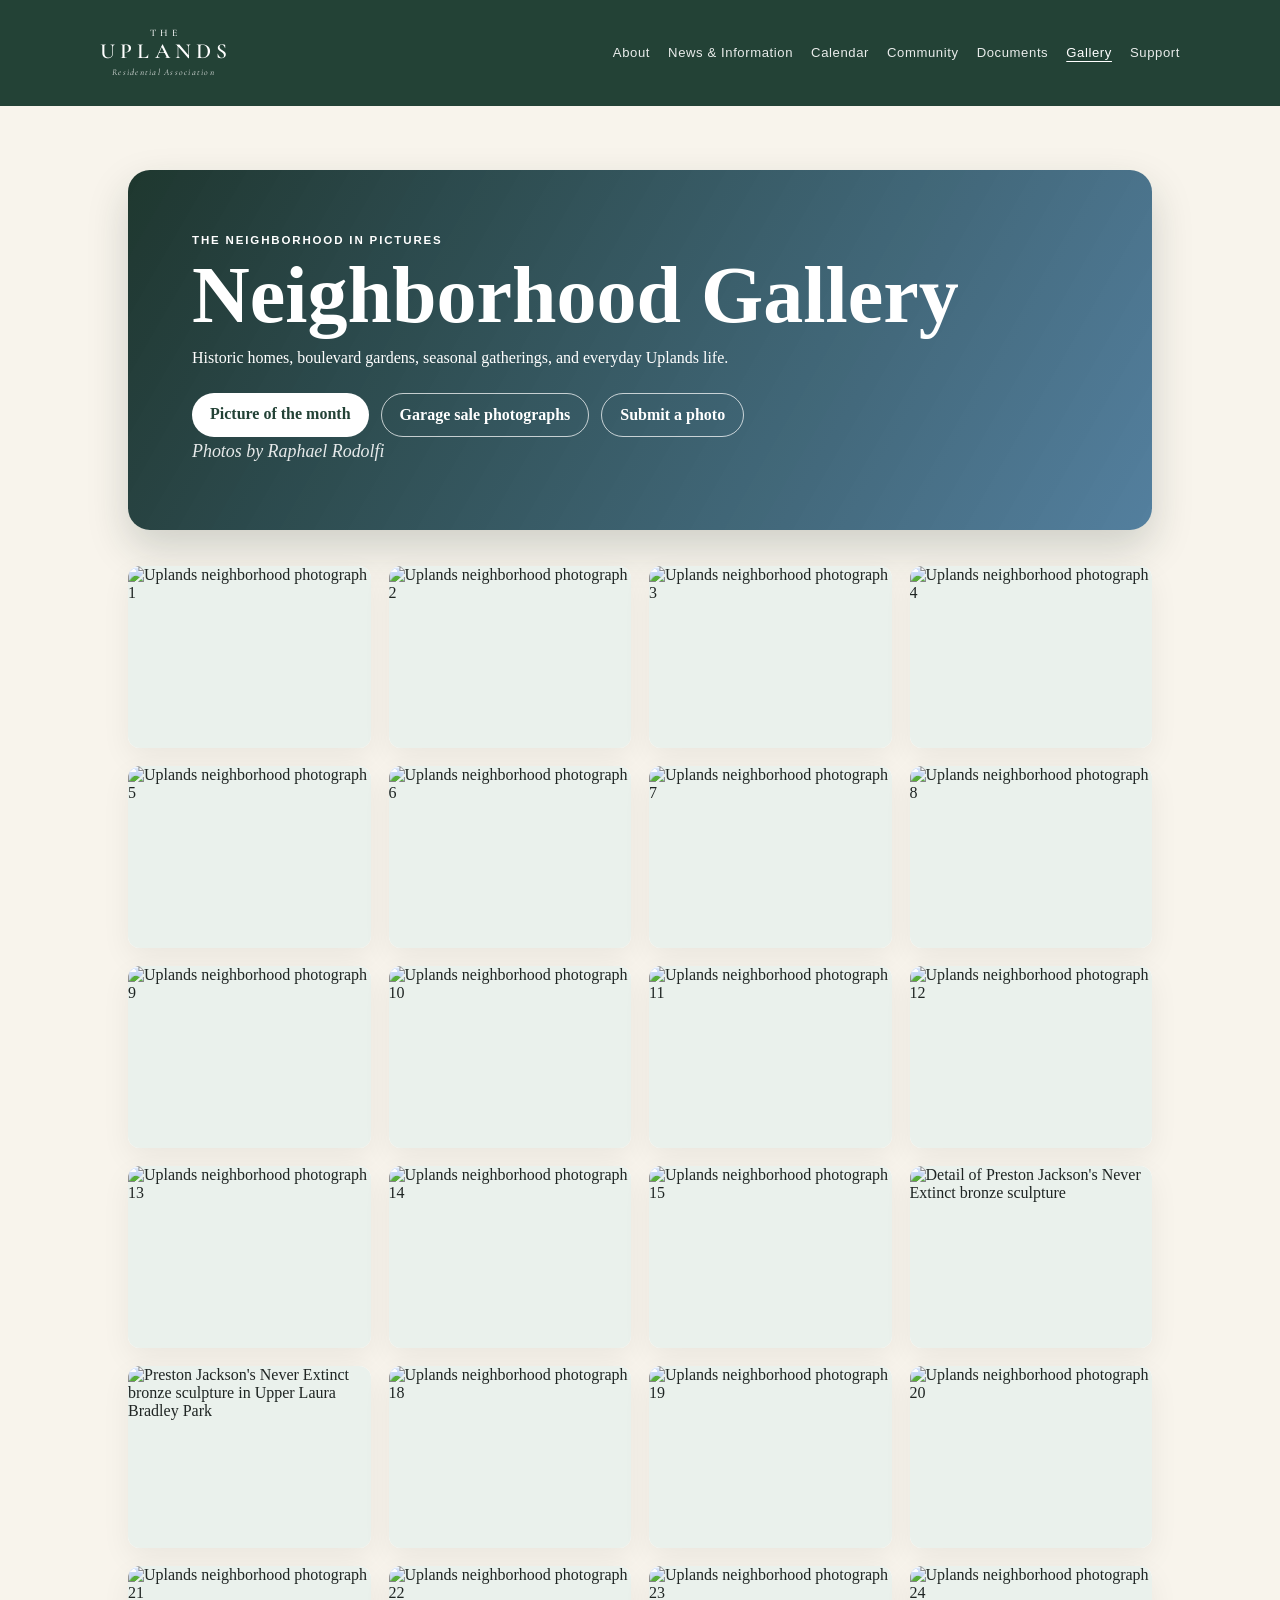
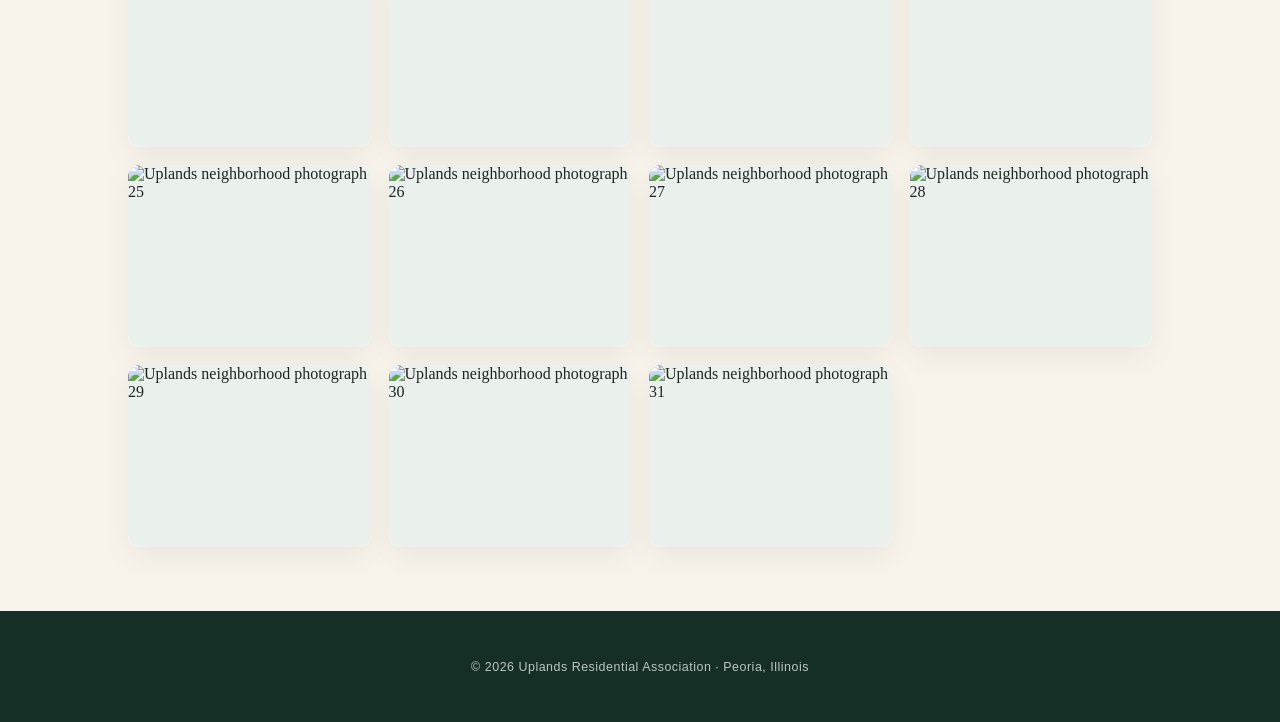
==== commit a07f6bf2: "Add submit a photo page" ====
--- a/gallery.html
+++ b/gallery.html
@@ -4,7 +4,7 @@
   <meta charset="utf-8" />
   <meta name="viewport" content="width=device-width, initial-scale=1" />
   <title>Gallery · The Uplands</title>
-  <link rel="stylesheet" href="styles.css?v=20260812-2" />
+  <link rel="stylesheet" href="styles.css?v=20260812-3" />
 </head>
 <body>
   <header class="page-header">
@@ -37,6 +37,7 @@
       <div class="gallery-intro-actions">
         <a class="button" href="picture-of-the-month.html">Picture of the month</a>
         <a class="button secondary" href="garage-sale.html#garage-sale-2026-recap">Garage sale photographs</a>
+        <a class="button secondary" href="photo-submissions.html">Submit a photo</a>
       </div>
       <p class="gallery-photographer-credit">Photos by Raphael Rodolfi</p>
     </header>
@@ -141,6 +142,6 @@
   <footer>
     <p>© <span data-current-year>2026</span> Uplands Residential Association · Peoria, Illinois</p>
   </footer>
-  <script src="script.js?v=20260812-1"></script>
+  <script src="script.js?v=20260812-3"></script>
 </body>
 </html>
--- a/styles.css
+++ b/styles.css
@@ -3896,6 +3896,249 @@
   }
 }
 
+/* Monthly photo spotlight / submissions page */
+.photo-submissions-page {
+  max-width: 1080px;
+}
+
+.photo-submissions-intro {
+  margin-bottom: 40px;
+  padding: clamp(34px, 7vw, 64px);
+  border-radius: 22px;
+  color: white;
+  background:
+    linear-gradient(120deg, rgba(21, 47, 39, .96), rgba(47, 102, 141, .82)),
+    url("assets/images/gallery/IMG_6191.jpeg") center 38% / cover;
+  box-shadow: 0 18px 42px rgba(21, 47, 39, .18);
+}
+
+.photo-submissions-intro .section-kicker,
+.photo-submissions-intro .page-title {
+  color: white;
+}
+
+.photo-submissions-intro .page-title {
+  margin: 8px 0 18px;
+  font-size: clamp(2.4rem, 6vw, 3.6rem);
+  line-height: 1.02;
+}
+
+.photo-submissions-intro p {
+  max-width: 680px;
+  margin: 0 0 14px;
+  color: rgba(255, 255, 255, .88);
+  font-size: 1.08rem;
+  line-height: 1.6;
+}
+
+.photo-submissions-intro a:not(.document-link) {
+  color: white;
+}
+
+.photo-submissions-intro .document-link {
+  margin-top: 10px;
+  --document-link-color: var(--gold);
+  color: var(--green-dark);
+}
+
+.month-archive-heading {
+  margin: 0 0 6px;
+  color: var(--green);
+}
+
+.month-archive-subtitle {
+  margin: 0 0 24px;
+  color: var(--muted);
+  max-width: 640px;
+}
+
+.month-grid {
+  display: grid;
+  grid-template-columns: repeat(auto-fill, minmax(160px, 1fr));
+  gap: 18px;
+}
+
+.month-card {
+  display: block;
+  width: 100%;
+  padding: 0;
+  border: none;
+  border-radius: 12px;
+  overflow: hidden;
+  background: var(--card);
+  box-shadow: 0 10px 30px rgba(0, 0, 0, .06);
+  text-align: left;
+  font: inherit;
+  color: inherit;
+  cursor: pointer;
+  transition: transform 0.2s ease, box-shadow 0.2s ease;
+}
+
+.month-card:hover {
+  transform: translateY(-2px);
+  box-shadow: 0 14px 36px rgba(0, 0, 0, .1);
+}
+
+.month-card:focus-visible {
+  outline: 2px solid var(--green);
+  outline-offset: 3px;
+}
+
+.month-card-thumb {
+  position: relative;
+  display: block;
+}
+
+.month-card-thumb img {
+  width: 100%;
+  aspect-ratio: 4 / 3;
+  object-fit: cover;
+  display: block;
+  background: var(--light-green);
+}
+
+.month-card-year {
+  position: absolute;
+  top: 10px;
+  right: 10px;
+  padding: 3px 10px;
+  border-radius: 999px;
+  background: rgba(21, 47, 39, .82);
+  color: white;
+  font-size: .78rem;
+  font-weight: 700;
+  letter-spacing: .02em;
+}
+
+.month-card-label {
+  display: block;
+  padding: 12px 14px;
+  font-weight: 700;
+  color: var(--green);
+}
+
+.month-modal {
+  position: fixed;
+  inset: 0;
+  z-index: 250;
+  display: flex;
+  align-items: center;
+  justify-content: center;
+  padding: 24px;
+  opacity: 0;
+  transition: opacity 0.2s ease;
+}
+
+.month-modal[hidden] {
+  display: none;
+}
+
+.month-modal.open {
+  opacity: 1;
+}
+
+.month-modal-backdrop {
+  position: absolute;
+  inset: 0;
+  background: rgba(21, 47, 39, .82);
+}
+
+.month-modal-content {
+  position: relative;
+  width: min(92vw, 880px);
+  max-height: 88vh;
+  overflow-y: auto;
+  padding: 36px;
+  border-radius: 20px;
+  background: var(--cream);
+  box-shadow: 0 24px 64px rgba(0, 0, 0, .28);
+}
+
+.month-modal-close {
+  position: absolute;
+  top: 16px;
+  right: 16px;
+  width: 36px;
+  height: 36px;
+  border: none;
+  border-radius: 999px;
+  background: white;
+  color: var(--green-dark);
+  font-size: 1.4rem;
+  line-height: 1;
+  cursor: pointer;
+  box-shadow: 0 6px 16px rgba(0, 0, 0, .14);
+  transition: background 0.2s ease;
+}
+
+.month-modal-close:hover,
+.month-modal-close:focus-visible {
+  background: var(--light-green);
+}
+
+.month-modal-title {
+  margin: 0 0 4px;
+  padding-right: 40px;
+  color: var(--green);
+  font-size: clamp(1.5rem, 3.4vw, 2.1rem);
+}
+
+.month-modal-subtitle {
+  margin: 0 0 24px;
+  color: var(--muted);
+}
+
+.month-modal-grid {
+  display: grid;
+  grid-template-columns: repeat(auto-fill, minmax(180px, 1fr));
+  gap: 16px;
+}
+
+.month-winner {
+  position: relative;
+  display: block;
+  border-radius: 12px;
+  overflow: hidden;
+  background: var(--card);
+  box-shadow: 0 8px 20px rgba(0, 0, 0, .08);
+  text-decoration: none;
+  transition: transform 0.2s ease, box-shadow 0.2s ease;
+}
+
+.month-winner:hover {
+  transform: translateY(-2px);
+  box-shadow: 0 12px 28px rgba(0, 0, 0, .12);
+}
+
+.month-winner img {
+  width: 100%;
+  aspect-ratio: 4 / 3;
+  object-fit: cover;
+  display: block;
+}
+
+.month-winner-year {
+  position: absolute;
+  bottom: 10px;
+  left: 10px;
+  padding: 3px 10px;
+  border-radius: 999px;
+  background: rgba(21, 47, 39, .82);
+  color: white;
+  font-size: .78rem;
+  font-weight: 700;
+}
+
+body.month-modal-open {
+  overflow: hidden;
+}
+
+@media (max-width: 640px) {
+  .month-modal-content {
+    padding: 26px 18px;
+  }
+}
+
 footer {
   padding: 36px 28px;
   text-align: center;
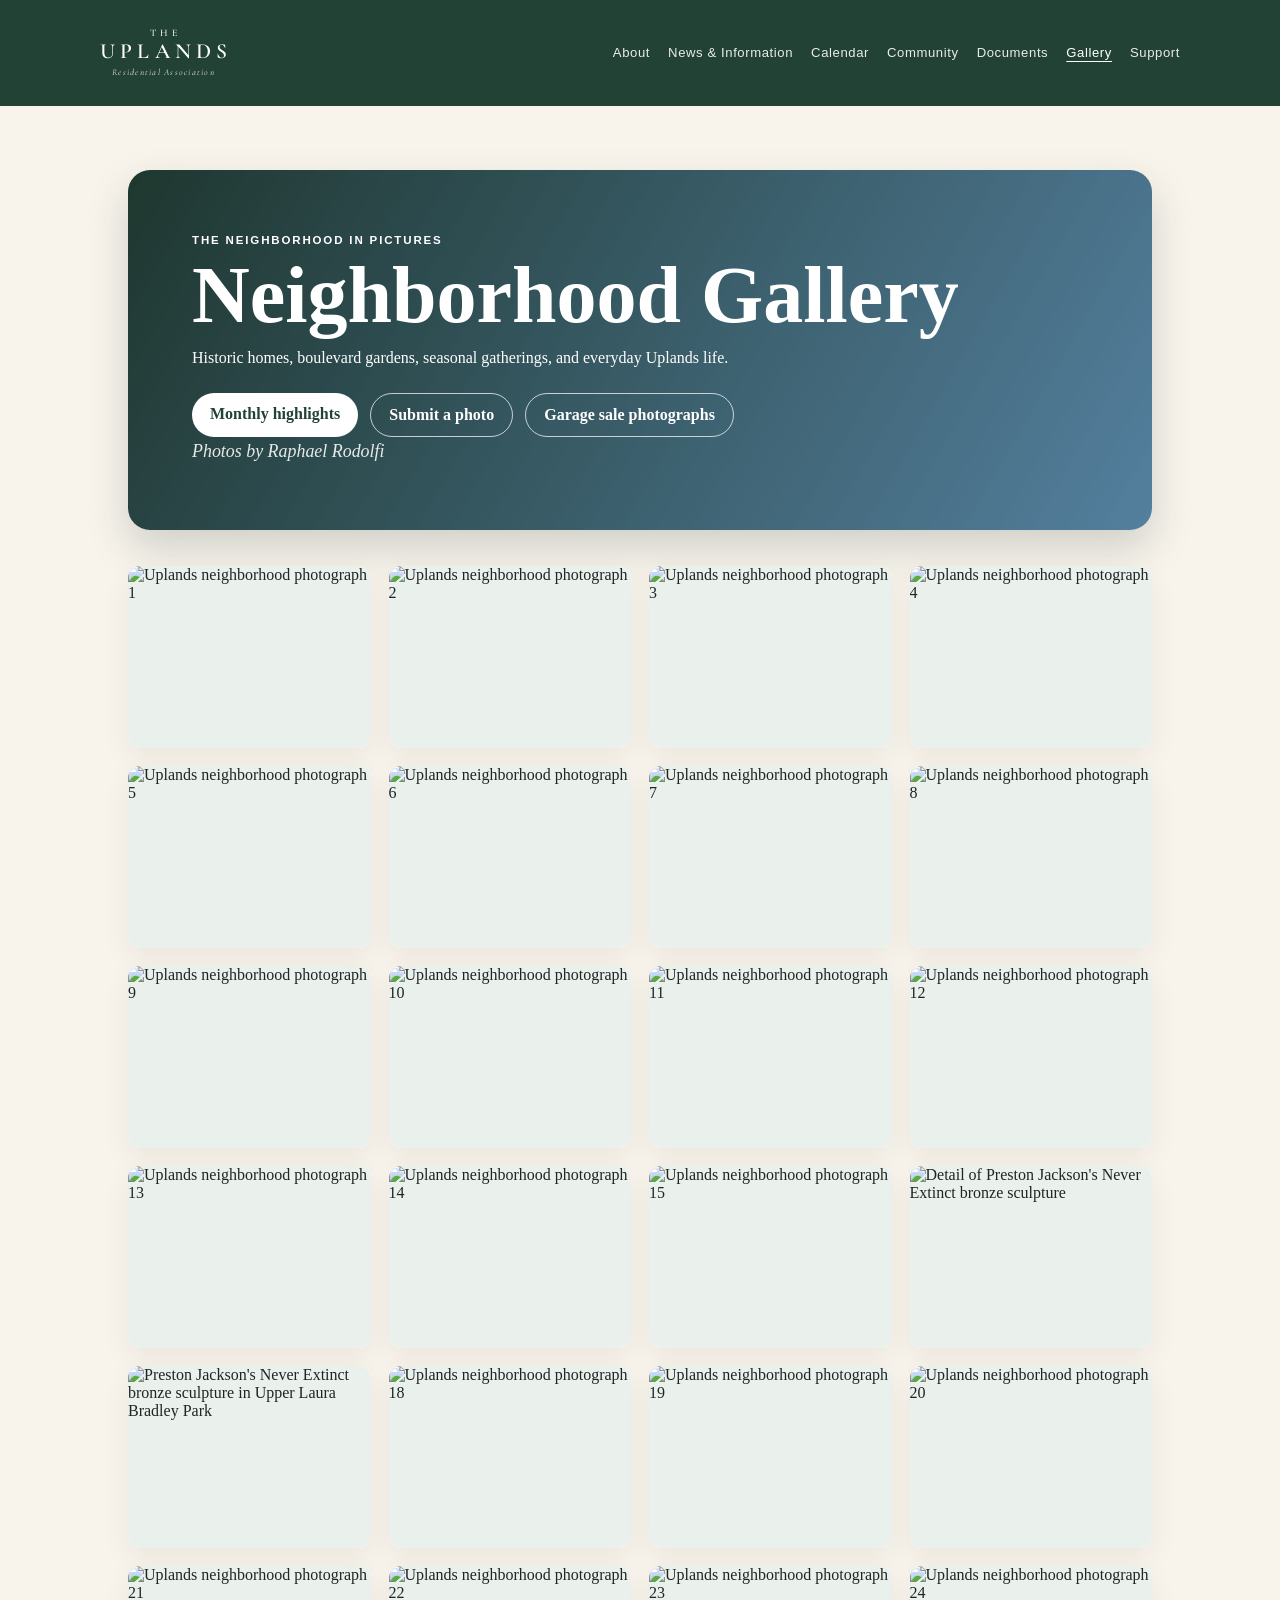
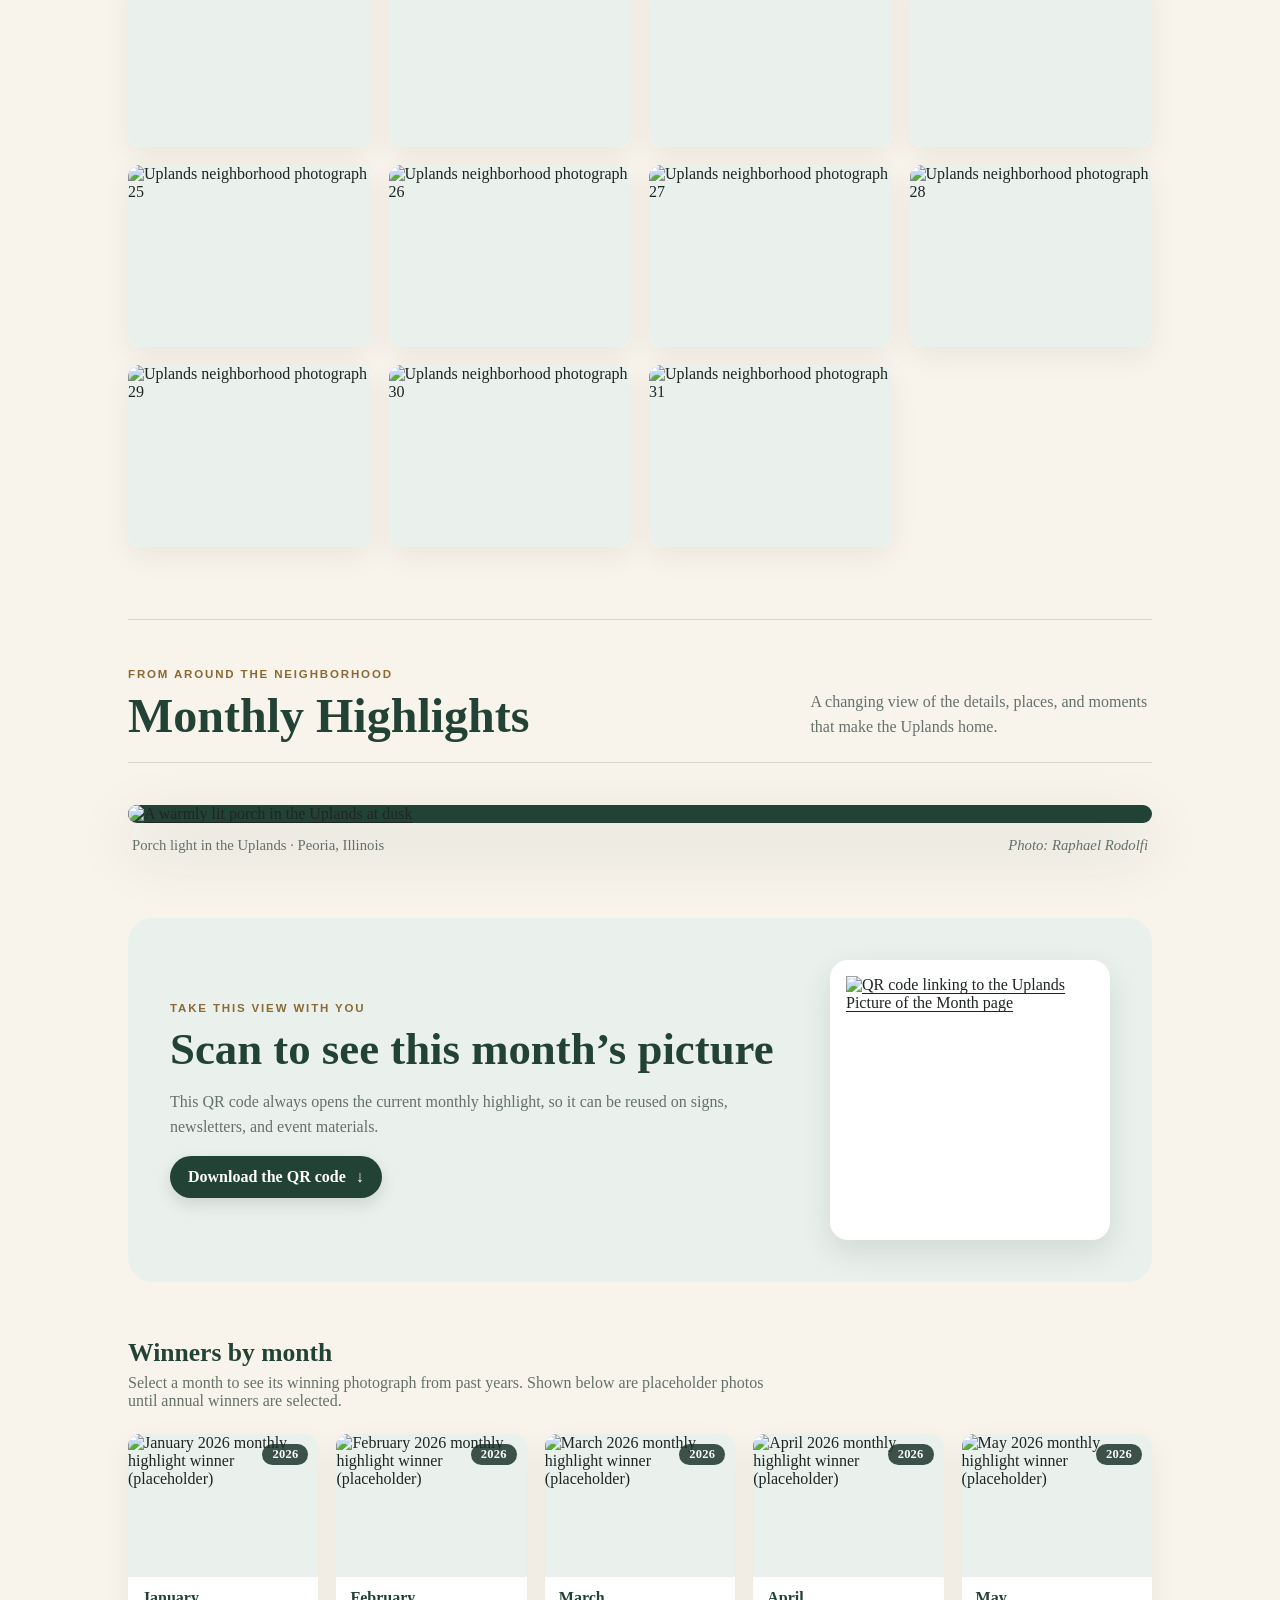
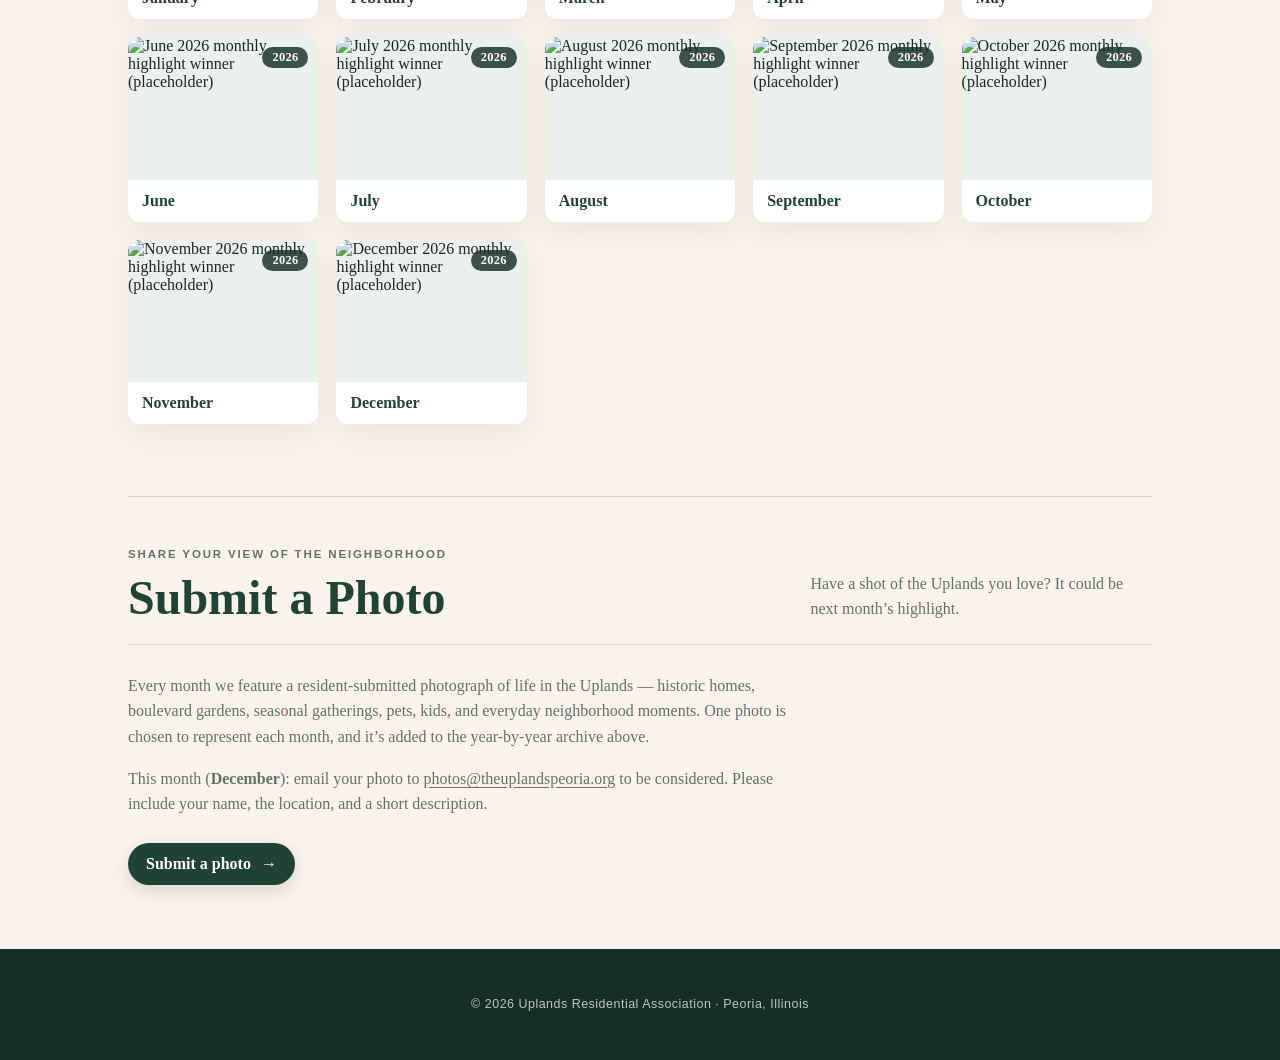
==== commit f2a3eb1b: "Combine gallery, monthly highlights, and photo submissions into one page Merge the previously separa" ====
--- a/gallery.html
+++ b/gallery.html
@@ -4,7 +4,8 @@
   <meta charset="utf-8" />
   <meta name="viewport" content="width=device-width, initial-scale=1" />
   <title>Gallery · The Uplands</title>
-  <link rel="stylesheet" href="styles.css?v=20260812-3" />
+  <meta name="description" content="The neighborhood gallery, monthly highlights, and how to submit your own Uplands photographs." />
+  <link rel="stylesheet" href="styles.css?v=20260908-1" />
 </head>
 <body>
   <header class="page-header">
@@ -35,9 +36,9 @@
       <h1 class="page-title">Neighborhood Gallery</h1>
       <p>Historic homes, boulevard gardens, seasonal gatherings, and everyday Uplands life.</p>
       <div class="gallery-intro-actions">
-        <a class="button" href="picture-of-the-month.html">Picture of the month</a>
+        <a class="button" href="#monthly-highlights">Monthly highlights</a>
+        <a class="button secondary" href="#submit-a-photo">Submit a photo</a>
         <a class="button secondary" href="garage-sale.html#garage-sale-2026-recap">Garage sale photographs</a>
-        <a class="button secondary" href="photo-submissions.html">Submit a photo</a>
       </div>
       <p class="gallery-photographer-credit">Photos by Raphael Rodolfi</p>
     </header>
@@ -137,11 +138,62 @@
         <img src="assets/images/gallery/sunset-waves.jpg" alt="Uplands neighborhood photograph 31">
       </a>
     </div>
+
+    <section class="picture-month-section" id="monthly-highlights" aria-labelledby="monthly-highlights-title">
+      <div class="section-heading">
+        <div>
+          <p class="section-kicker">From around the neighborhood</p>
+          <h2 id="monthly-highlights-title">Monthly Highlights</h2>
+        </div>
+        <p>A changing view of the details, places, and moments that make the Uplands home.</p>
+      </div>
+
+      <figure class="picture-month-feature">
+        <a href="assets/images/gallery/porch-light.jpg" aria-label="Open the featured photograph at full size">
+          <img src="assets/images/gallery/porch-light.jpg" alt="A warmly lit porch in the Uplands at dusk" />
+        </a>
+        <figcaption>
+          <span>Porch light in the Uplands · Peoria, Illinois</span>
+          <span class="picture-credit">Photo: Raphael Rodolfi</span>
+        </figcaption>
+      </figure>
+
+      <section class="picture-month-share" aria-labelledby="picture-share-title">
+        <div>
+          <p class="section-kicker">Take this view with you</p>
+          <h3 id="picture-share-title">Scan to see this month’s picture</h3>
+          <p>This QR code always opens the current monthly highlight, so it can be reused on signs, newsletters, and event materials.</p>
+          <a class="document-link" href="assets/images/picture-of-the-month-qr.png" download="uplands-picture-of-the-month-qr.png">Download the QR code <span aria-hidden="true">↓</span></a>
+        </div>
+        <a class="picture-month-qr" href="https://theuplandspeoria.org/picture-of-the-month.html" aria-label="Open the Picture of the Month page">
+          <img src="assets/images/picture-of-the-month-qr.png" alt="QR code linking to the Uplands Picture of the Month page" width="280" height="280" />
+        </a>
+      </section>
+
+      <div class="month-archive">
+        <h3 class="month-archive-heading">Winners by month</h3>
+        <p class="month-archive-subtitle">Select a month to see its winning photograph from past years. Shown below are placeholder photos until annual winners are selected.</p>
+        <div class="month-grid" data-month-grid></div>
+      </div>
+    </section>
+
+    <section class="photo-submit-section" id="submit-a-photo" aria-labelledby="submit-a-photo-title">
+      <div class="section-heading">
+        <div>
+          <p class="section-kicker">Share your view of the neighborhood</p>
+          <h2 id="submit-a-photo-title">Submit a Photo</h2>
+        </div>
+        <p>Have a shot of the Uplands you love? It could be next month’s highlight.</p>
+      </div>
+      <p>Every month we feature a resident-submitted photograph of life in the Uplands — historic homes, boulevard gardens, seasonal gatherings, pets, kids, and everyday neighborhood moments. One photo is chosen to represent each month, and it’s added to the year-by-year archive above.</p>
+      <p>This month (<strong data-current-month>this month</strong>): email your photo to <a href="mailto:photos@theuplandspeoria.org">photos@theuplandspeoria.org</a> to be considered. Please include your name, the location, and a short description.</p>
+      <a class="document-link" href="mailto:photos@theuplandspeoria.org">Submit a photo <span aria-hidden="true">→</span></a>
+    </section>
   </main>
 
   <footer>
     <p>© <span data-current-year>2026</span> Uplands Residential Association · Peoria, Illinois</p>
   </footer>
-  <script src="script.js?v=20260812-3"></script>
+  <script src="script.js?v=20260908-1"></script>
 </body>
 </html>
--- a/styles.css
+++ b/styles.css
@@ -3663,7 +3663,7 @@
   background: var(--light-green);
 }
 
-.picture-month-share h2 {
+.picture-month-share h3 {
   margin: 6px 0 14px;
   color: var(--green);
   font-size: clamp(1.8rem, 4vw, 2.8rem);
@@ -3896,54 +3896,22 @@
   }
 }
 
-/* Monthly photo spotlight / submissions page */
-.photo-submissions-page {
-  max-width: 1080px;
-}
-
-.photo-submissions-intro {
-  margin-bottom: 40px;
-  padding: clamp(34px, 7vw, 64px);
-  border-radius: 22px;
-  color: white;
-  background:
-    linear-gradient(120deg, rgba(21, 47, 39, .96), rgba(47, 102, 141, .82)),
-    url("assets/images/gallery/IMG_6191.jpeg") center 38% / cover;
-  box-shadow: 0 18px 42px rgba(21, 47, 39, .18);
-}
-
-.photo-submissions-intro .section-kicker,
-.photo-submissions-intro .page-title {
-  color: white;
-}
-
-.photo-submissions-intro .page-title {
-  margin: 8px 0 18px;
-  font-size: clamp(2.4rem, 6vw, 3.6rem);
-  line-height: 1.02;
-}
-
-.photo-submissions-intro p {
-  max-width: 680px;
-  margin: 0 0 14px;
-  color: rgba(255, 255, 255, .88);
-  font-size: 1.08rem;
-  line-height: 1.6;
-}
-
-.photo-submissions-intro a:not(.document-link) {
-  color: white;
-}
-
-.photo-submissions-intro .document-link {
-  margin-top: 10px;
-  --document-link-color: var(--gold);
-  color: var(--green-dark);
+/* Gallery page: monthly highlights + photo submission subsections */
+.picture-month-section,
+.photo-submit-section {
+  margin-top: 72px;
+  padding-top: 48px;
+  border-top: 1px solid rgba(35, 66, 54, .16);
+}
+
+.month-archive {
+  margin-top: 56px;
 }
 
 .month-archive-heading {
   margin: 0 0 6px;
   color: var(--green);
+  font-size: 1.6rem;
 }
 
 .month-archive-subtitle {
@@ -4133,6 +4101,16 @@
   overflow: hidden;
 }
 
+.photo-submit-section p {
+  max-width: 680px;
+  color: var(--muted);
+  line-height: 1.6;
+}
+
+.photo-submit-section .document-link {
+  margin-top: 10px;
+}
+
 @media (max-width: 640px) {
   .month-modal-content {
     padding: 26px 18px;
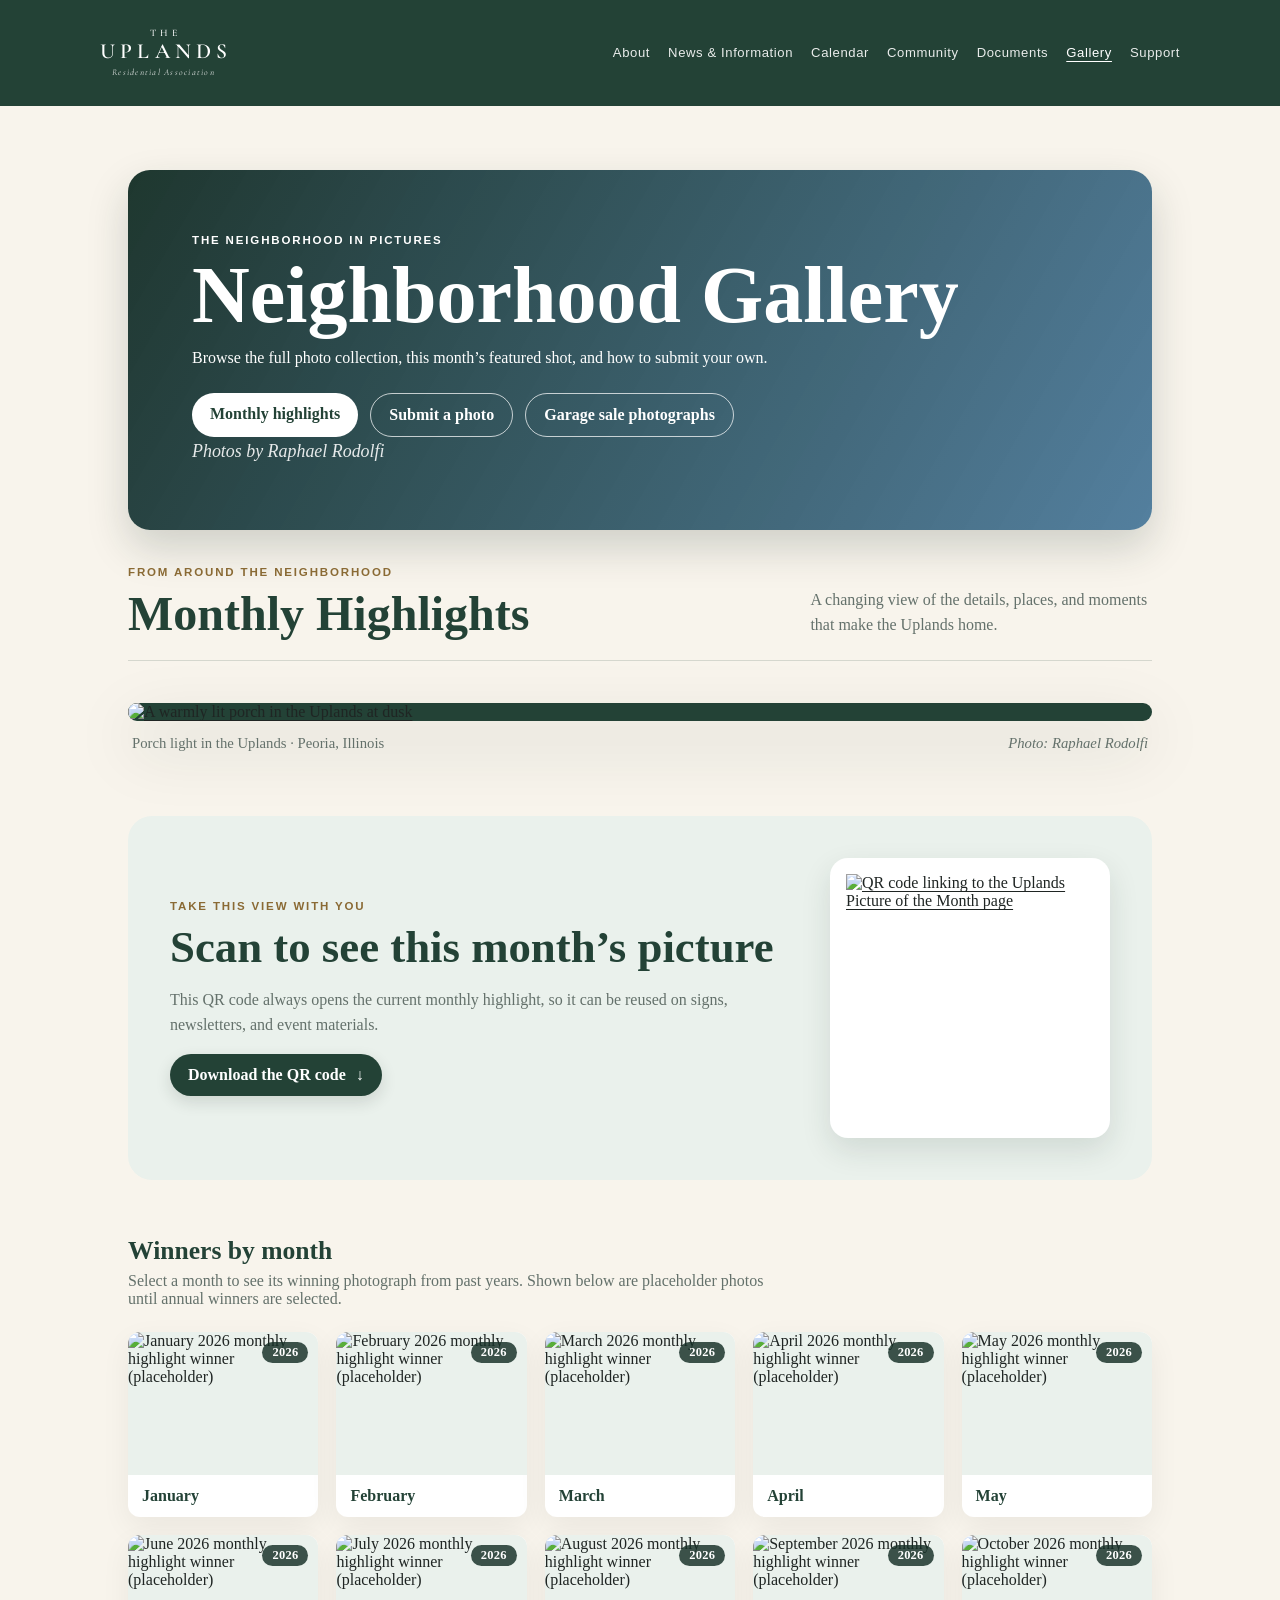
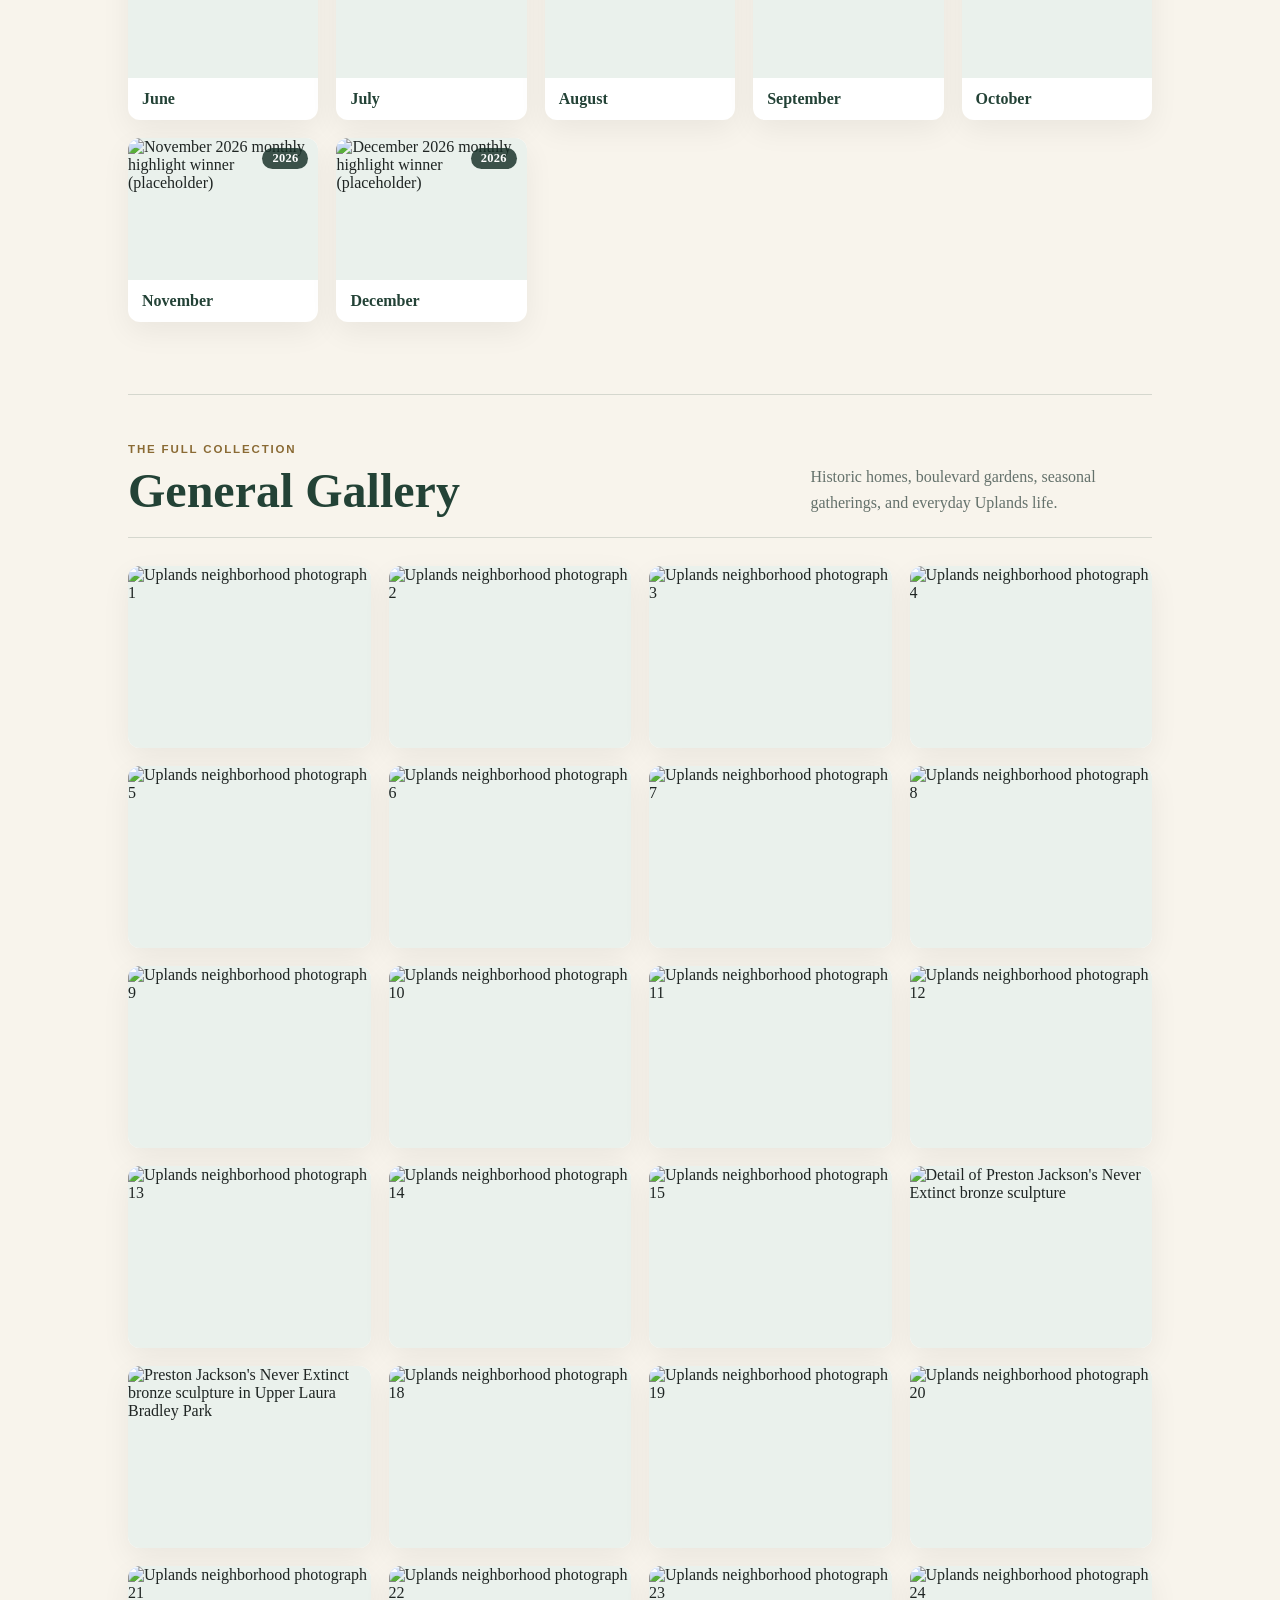
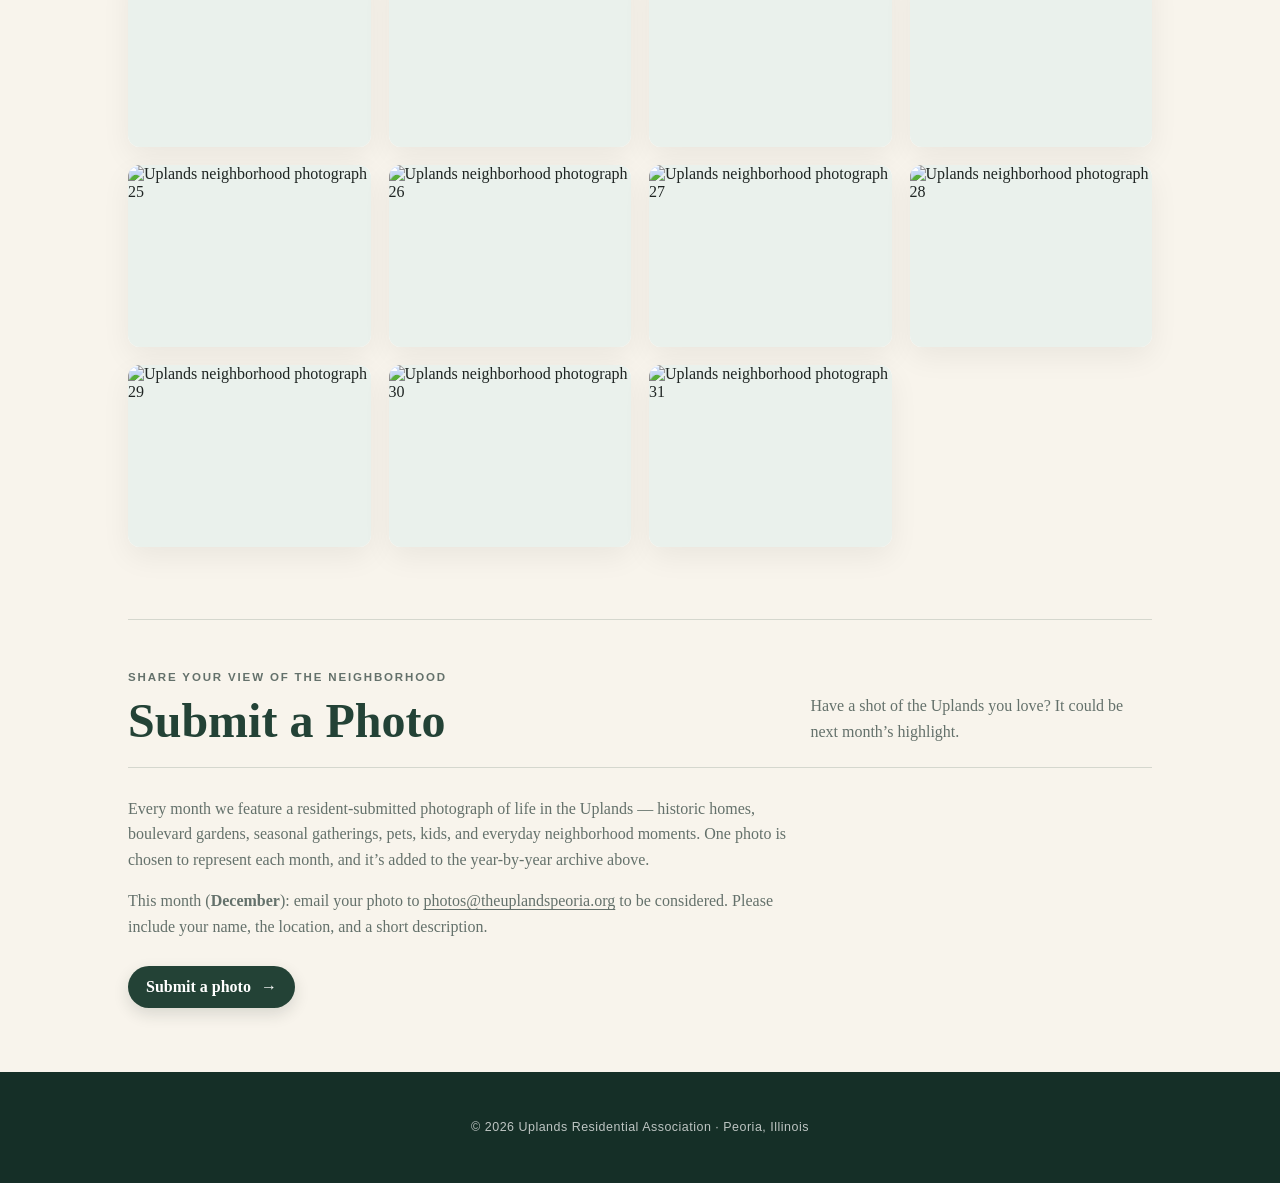
==== commit 8e1fb1ae: "Move monthly highlights above the general gallery Reorder gallery.html so Monthly Highlights comes f" ====
--- a/gallery.html
+++ b/gallery.html
@@ -34,7 +34,7 @@
     <header class="gallery-intro">
       <p class="section-kicker">The neighborhood in pictures</p>
       <h1 class="page-title">Neighborhood Gallery</h1>
-      <p>Historic homes, boulevard gardens, seasonal gatherings, and everyday Uplands life.</p>
+      <p>Browse the full photo collection, this month’s featured shot, and how to submit your own.</p>
       <div class="gallery-intro-actions">
         <a class="button" href="#monthly-highlights">Monthly highlights</a>
         <a class="button secondary" href="#submit-a-photo">Submit a photo</a>
@@ -42,102 +42,6 @@
       </div>
       <p class="gallery-photographer-credit">Photos by Raphael Rodolfi</p>
     </header>
-
-    <div class="gallery-grid">
-      <a class="gallery-item" href="assets/images/gallery/370200587_870606807759681_210162988387038657_n.jpg">
-        <img src="assets/images/gallery/370200587_870606807759681_210162988387038657_n.jpg" alt="Uplands neighborhood photograph 1">
-      </a>
-      <a class="gallery-item" href="assets/images/gallery/370284342_3724934461074046_4475135608361034929_n.jpg">
-        <img src="assets/images/gallery/370284342_3724934461074046_4475135608361034929_n.jpg" alt="Uplands neighborhood photograph 2">
-      </a>
-      <a class="gallery-item" href="assets/images/gallery/370288914_343897248176822_4017444663952019519_n.jpg">
-        <img src="assets/images/gallery/370288914_343897248176822_4017444663952019519_n.jpg" alt="Uplands neighborhood photograph 3">
-      </a>
-      <a class="gallery-item" href="assets/images/gallery/387524236_654603430138371_8893289489707215956_n.jpg">
-        <img src="assets/images/gallery/387524236_654603430138371_8893289489707215956_n.jpg" alt="Uplands neighborhood photograph 4">
-      </a>
-      <a class="gallery-item" href="assets/images/gallery/393069102_852196503037291_2594759480600169748_n.jpg">
-        <img src="assets/images/gallery/393069102_852196503037291_2594759480600169748_n.jpg" alt="Uplands neighborhood photograph 5">
-      </a>
-      <a class="gallery-item" href="assets/images/gallery/393239159_832398685026651_940337507189797651_n.jpg">
-        <img src="assets/images/gallery/393239159_832398685026651_940337507189797651_n.jpg" alt="Uplands neighborhood photograph 6">
-      </a>
-      <a class="gallery-item" href="assets/images/gallery/393239160_1048998059878200_1765748896183752875_n.jpg">
-        <img src="assets/images/gallery/393239160_1048998059878200_1765748896183752875_n.jpg" alt="Uplands neighborhood photograph 7">
-      </a>
-      <a class="gallery-item" href="assets/images/gallery/393317372_156920570831181_316524598836203724_n.jpg">
-        <img src="assets/images/gallery/393317372_156920570831181_316524598836203724_n.jpg" alt="Uplands neighborhood photograph 8">
-      </a>
-      <a class="gallery-item" href="assets/images/gallery/393441815_1036597244320316_8906372888410770643_n.jpg">
-        <img src="assets/images/gallery/393441815_1036597244320316_8906372888410770643_n.jpg" alt="Uplands neighborhood photograph 9">
-      </a>
-      <a class="gallery-item" href="assets/images/gallery/393441822_1001897891131364_6273993662342847778_n.jpg">
-        <img src="assets/images/gallery/393441822_1001897891131364_6273993662342847778_n.jpg" alt="Uplands neighborhood photograph 10">
-      </a>
-      <a class="gallery-item" href="assets/images/gallery/393462541_1014906179809474_5199457459963997106_n.jpg">
-        <img src="assets/images/gallery/393462541_1014906179809474_5199457459963997106_n.jpg" alt="Uplands neighborhood photograph 11">
-      </a>
-      <a class="gallery-item" href="assets/images/gallery/IMG_0650.JPG.jpeg">
-        <img src="assets/images/gallery/IMG_0650.JPG.jpeg" alt="Uplands neighborhood photograph 12">
-      </a>
-      <a class="gallery-item" href="assets/images/gallery/IMG_1450.jpeg">
-        <img src="assets/images/gallery/IMG_1450.jpeg" alt="Uplands neighborhood photograph 13">
-      </a>
-      <a class="gallery-item" href="assets/images/gallery/IMG_1564_VSCO.JPG.jpeg">
-        <img src="assets/images/gallery/IMG_1564_VSCO.JPG.jpeg" alt="Uplands neighborhood photograph 14">
-      </a>
-      <a class="gallery-item" href="assets/images/gallery/IMG_2232.jpeg">
-        <img src="assets/images/gallery/IMG_2232.jpeg" alt="Uplands neighborhood photograph 15">
-      </a>
-      <a class="gallery-item" href="assets/images/gallery/IMG_6191.jpeg">
-        <img src="assets/images/gallery/IMG_6191.jpeg" alt="Detail of Preston Jackson's Never Extinct bronze sculpture">
-      </a>
-      <a class="gallery-item" href="assets/images/gallery/IMG_6194.jpeg">
-        <img src="assets/images/gallery/IMG_6194.jpeg" alt="Preston Jackson's Never Extinct bronze sculpture in Upper Laura Bradley Park">
-      </a>
-      <a class="gallery-item" href="assets/images/gallery/IMG_6196.jpeg">
-        <img src="assets/images/gallery/IMG_6196.jpeg" alt="Uplands neighborhood photograph 18">
-      </a>
-      <a class="gallery-item" href="assets/images/gallery/IMG_6401.JPG.jpeg">
-        <img src="assets/images/gallery/IMG_6401.JPG.jpeg" alt="Uplands neighborhood photograph 19">
-      </a>
-      <a class="gallery-item" href="assets/images/gallery/IMG_6482_VSCO.JPG.jpeg">
-        <img src="assets/images/gallery/IMG_6482_VSCO.JPG.jpeg" alt="Uplands neighborhood photograph 20">
-      </a>
-      <a class="gallery-item" href="assets/images/gallery/IMG_8886.jpeg">
-        <img src="assets/images/gallery/IMG_8886.jpeg" alt="Uplands neighborhood photograph 21">
-      </a>
-      <a class="gallery-item" href="assets/images/gallery/Screenshot%202025-12-24%20at%2010.02.39.jpeg">
-        <img src="assets/images/gallery/Screenshot%202025-12-24%20at%2010.02.39.jpeg" alt="Uplands neighborhood photograph 22">
-      </a>
-      <a class="gallery-item" href="assets/images/gallery/blue-door.jpg">
-        <img src="assets/images/gallery/blue-door.jpg" alt="Uplands neighborhood photograph 23">
-      </a>
-      <a class="gallery-item" href="assets/images/gallery/flower-pinwheel.jpg">
-        <img src="assets/images/gallery/flower-pinwheel.jpg" alt="Uplands neighborhood photograph 24">
-      </a>
-      <a class="gallery-item" href="assets/images/gallery/hero-fall-frame-houses.jpg">
-        <img src="assets/images/gallery/hero-fall-frame-houses.jpg" alt="Uplands neighborhood photograph 25">
-      </a>
-      <a class="gallery-item" href="assets/images/gallery/plant-drop-house.jpg">
-        <img src="assets/images/gallery/plant-drop-house.jpg" alt="Uplands neighborhood photograph 26">
-      </a>
-      <a class="gallery-item" href="assets/images/gallery/porch-light.jpg">
-        <img src="assets/images/gallery/porch-light.jpg" alt="Uplands neighborhood photograph 27">
-      </a>
-      <a class="gallery-item" href="assets/images/gallery/sunset-fence.jpg">
-        <img src="assets/images/gallery/sunset-fence.jpg" alt="Uplands neighborhood photograph 28">
-      </a>
-      <a class="gallery-item" href="assets/images/gallery/sunset-lamp.jpg">
-        <img src="assets/images/gallery/sunset-lamp.jpg" alt="Uplands neighborhood photograph 29">
-      </a>
-      <a class="gallery-item" href="assets/images/gallery/sunset-stop-sign.jpg">
-        <img src="assets/images/gallery/sunset-stop-sign.jpg" alt="Uplands neighborhood photograph 30">
-      </a>
-      <a class="gallery-item" href="assets/images/gallery/sunset-waves.jpg">
-        <img src="assets/images/gallery/sunset-waves.jpg" alt="Uplands neighborhood photograph 31">
-      </a>
-    </div>
 
     <section class="picture-month-section" id="monthly-highlights" aria-labelledby="monthly-highlights-title">
       <div class="section-heading">
@@ -174,6 +78,112 @@
         <h3 class="month-archive-heading">Winners by month</h3>
         <p class="month-archive-subtitle">Select a month to see its winning photograph from past years. Shown below are placeholder photos until annual winners are selected.</p>
         <div class="month-grid" data-month-grid></div>
+      </div>
+    </section>
+
+    <section class="gallery-section" id="general-gallery" aria-labelledby="general-gallery-title">
+      <div class="section-heading">
+        <div>
+          <p class="section-kicker">The full collection</p>
+          <h2 id="general-gallery-title">General Gallery</h2>
+        </div>
+        <p>Historic homes, boulevard gardens, seasonal gatherings, and everyday Uplands life.</p>
+      </div>
+
+      <div class="gallery-grid">
+        <a class="gallery-item" href="assets/images/gallery/370200587_870606807759681_210162988387038657_n.jpg">
+          <img src="assets/images/gallery/370200587_870606807759681_210162988387038657_n.jpg" alt="Uplands neighborhood photograph 1">
+        </a>
+        <a class="gallery-item" href="assets/images/gallery/370284342_3724934461074046_4475135608361034929_n.jpg">
+          <img src="assets/images/gallery/370284342_3724934461074046_4475135608361034929_n.jpg" alt="Uplands neighborhood photograph 2">
+        </a>
+        <a class="gallery-item" href="assets/images/gallery/370288914_343897248176822_4017444663952019519_n.jpg">
+          <img src="assets/images/gallery/370288914_343897248176822_4017444663952019519_n.jpg" alt="Uplands neighborhood photograph 3">
+        </a>
+        <a class="gallery-item" href="assets/images/gallery/387524236_654603430138371_8893289489707215956_n.jpg">
+          <img src="assets/images/gallery/387524236_654603430138371_8893289489707215956_n.jpg" alt="Uplands neighborhood photograph 4">
+        </a>
+        <a class="gallery-item" href="assets/images/gallery/393069102_852196503037291_2594759480600169748_n.jpg">
+          <img src="assets/images/gallery/393069102_852196503037291_2594759480600169748_n.jpg" alt="Uplands neighborhood photograph 5">
+        </a>
+        <a class="gallery-item" href="assets/images/gallery/393239159_832398685026651_940337507189797651_n.jpg">
+          <img src="assets/images/gallery/393239159_832398685026651_940337507189797651_n.jpg" alt="Uplands neighborhood photograph 6">
+        </a>
+        <a class="gallery-item" href="assets/images/gallery/393239160_1048998059878200_1765748896183752875_n.jpg">
+          <img src="assets/images/gallery/393239160_1048998059878200_1765748896183752875_n.jpg" alt="Uplands neighborhood photograph 7">
+        </a>
+        <a class="gallery-item" href="assets/images/gallery/393317372_156920570831181_316524598836203724_n.jpg">
+          <img src="assets/images/gallery/393317372_156920570831181_316524598836203724_n.jpg" alt="Uplands neighborhood photograph 8">
+        </a>
+        <a class="gallery-item" href="assets/images/gallery/393441815_1036597244320316_8906372888410770643_n.jpg">
+          <img src="assets/images/gallery/393441815_1036597244320316_8906372888410770643_n.jpg" alt="Uplands neighborhood photograph 9">
+        </a>
+        <a class="gallery-item" href="assets/images/gallery/393441822_1001897891131364_6273993662342847778_n.jpg">
+          <img src="assets/images/gallery/393441822_1001897891131364_6273993662342847778_n.jpg" alt="Uplands neighborhood photograph 10">
+        </a>
+        <a class="gallery-item" href="assets/images/gallery/393462541_1014906179809474_5199457459963997106_n.jpg">
+          <img src="assets/images/gallery/393462541_1014906179809474_5199457459963997106_n.jpg" alt="Uplands neighborhood photograph 11">
+        </a>
+        <a class="gallery-item" href="assets/images/gallery/IMG_0650.JPG.jpeg">
+          <img src="assets/images/gallery/IMG_0650.JPG.jpeg" alt="Uplands neighborhood photograph 12">
+        </a>
+        <a class="gallery-item" href="assets/images/gallery/IMG_1450.jpeg">
+          <img src="assets/images/gallery/IMG_1450.jpeg" alt="Uplands neighborhood photograph 13">
+        </a>
+        <a class="gallery-item" href="assets/images/gallery/IMG_1564_VSCO.JPG.jpeg">
+          <img src="assets/images/gallery/IMG_1564_VSCO.JPG.jpeg" alt="Uplands neighborhood photograph 14">
+        </a>
+        <a class="gallery-item" href="assets/images/gallery/IMG_2232.jpeg">
+          <img src="assets/images/gallery/IMG_2232.jpeg" alt="Uplands neighborhood photograph 15">
+        </a>
+        <a class="gallery-item" href="assets/images/gallery/IMG_6191.jpeg">
+          <img src="assets/images/gallery/IMG_6191.jpeg" alt="Detail of Preston Jackson's Never Extinct bronze sculpture">
+        </a>
+        <a class="gallery-item" href="assets/images/gallery/IMG_6194.jpeg">
+          <img src="assets/images/gallery/IMG_6194.jpeg" alt="Preston Jackson's Never Extinct bronze sculpture in Upper Laura Bradley Park">
+        </a>
+        <a class="gallery-item" href="assets/images/gallery/IMG_6196.jpeg">
+          <img src="assets/images/gallery/IMG_6196.jpeg" alt="Uplands neighborhood photograph 18">
+        </a>
+        <a class="gallery-item" href="assets/images/gallery/IMG_6401.JPG.jpeg">
+          <img src="assets/images/gallery/IMG_6401.JPG.jpeg" alt="Uplands neighborhood photograph 19">
+        </a>
+        <a class="gallery-item" href="assets/images/gallery/IMG_6482_VSCO.JPG.jpeg">
+          <img src="assets/images/gallery/IMG_6482_VSCO.JPG.jpeg" alt="Uplands neighborhood photograph 20">
+        </a>
+        <a class="gallery-item" href="assets/images/gallery/IMG_8886.jpeg">
+          <img src="assets/images/gallery/IMG_8886.jpeg" alt="Uplands neighborhood photograph 21">
+        </a>
+        <a class="gallery-item" href="assets/images/gallery/Screenshot%202025-12-24%20at%2010.02.39.jpeg">
+          <img src="assets/images/gallery/Screenshot%202025-12-24%20at%2010.02.39.jpeg" alt="Uplands neighborhood photograph 22">
+        </a>
+        <a class="gallery-item" href="assets/images/gallery/blue-door.jpg">
+          <img src="assets/images/gallery/blue-door.jpg" alt="Uplands neighborhood photograph 23">
+        </a>
+        <a class="gallery-item" href="assets/images/gallery/flower-pinwheel.jpg">
+          <img src="assets/images/gallery/flower-pinwheel.jpg" alt="Uplands neighborhood photograph 24">
+        </a>
+        <a class="gallery-item" href="assets/images/gallery/hero-fall-frame-houses.jpg">
+          <img src="assets/images/gallery/hero-fall-frame-houses.jpg" alt="Uplands neighborhood photograph 25">
+        </a>
+        <a class="gallery-item" href="assets/images/gallery/plant-drop-house.jpg">
+          <img src="assets/images/gallery/plant-drop-house.jpg" alt="Uplands neighborhood photograph 26">
+        </a>
+        <a class="gallery-item" href="assets/images/gallery/porch-light.jpg">
+          <img src="assets/images/gallery/porch-light.jpg" alt="Uplands neighborhood photograph 27">
+        </a>
+        <a class="gallery-item" href="assets/images/gallery/sunset-fence.jpg">
+          <img src="assets/images/gallery/sunset-fence.jpg" alt="Uplands neighborhood photograph 28">
+        </a>
+        <a class="gallery-item" href="assets/images/gallery/sunset-lamp.jpg">
+          <img src="assets/images/gallery/sunset-lamp.jpg" alt="Uplands neighborhood photograph 29">
+        </a>
+        <a class="gallery-item" href="assets/images/gallery/sunset-stop-sign.jpg">
+          <img src="assets/images/gallery/sunset-stop-sign.jpg" alt="Uplands neighborhood photograph 30">
+        </a>
+        <a class="gallery-item" href="assets/images/gallery/sunset-waves.jpg">
+          <img src="assets/images/gallery/sunset-waves.jpg" alt="Uplands neighborhood photograph 31">
+      </a>
       </div>
     </section>
 
--- a/styles.css
+++ b/styles.css
@@ -3896,12 +3896,20 @@
   }
 }
 
-/* Gallery page: monthly highlights + photo submission subsections */
-.picture-month-section,
+/* Gallery page: monthly highlights, general gallery, and photo submission subsections */
+.picture-month-section {
+  margin-top: 12px;
+}
+
+.gallery-section,
 .photo-submit-section {
   margin-top: 72px;
   padding-top: 48px;
   border-top: 1px solid rgba(35, 66, 54, .16);
+}
+
+.gallery-section .gallery-grid {
+  margin-top: 0;
 }
 
 .month-archive {
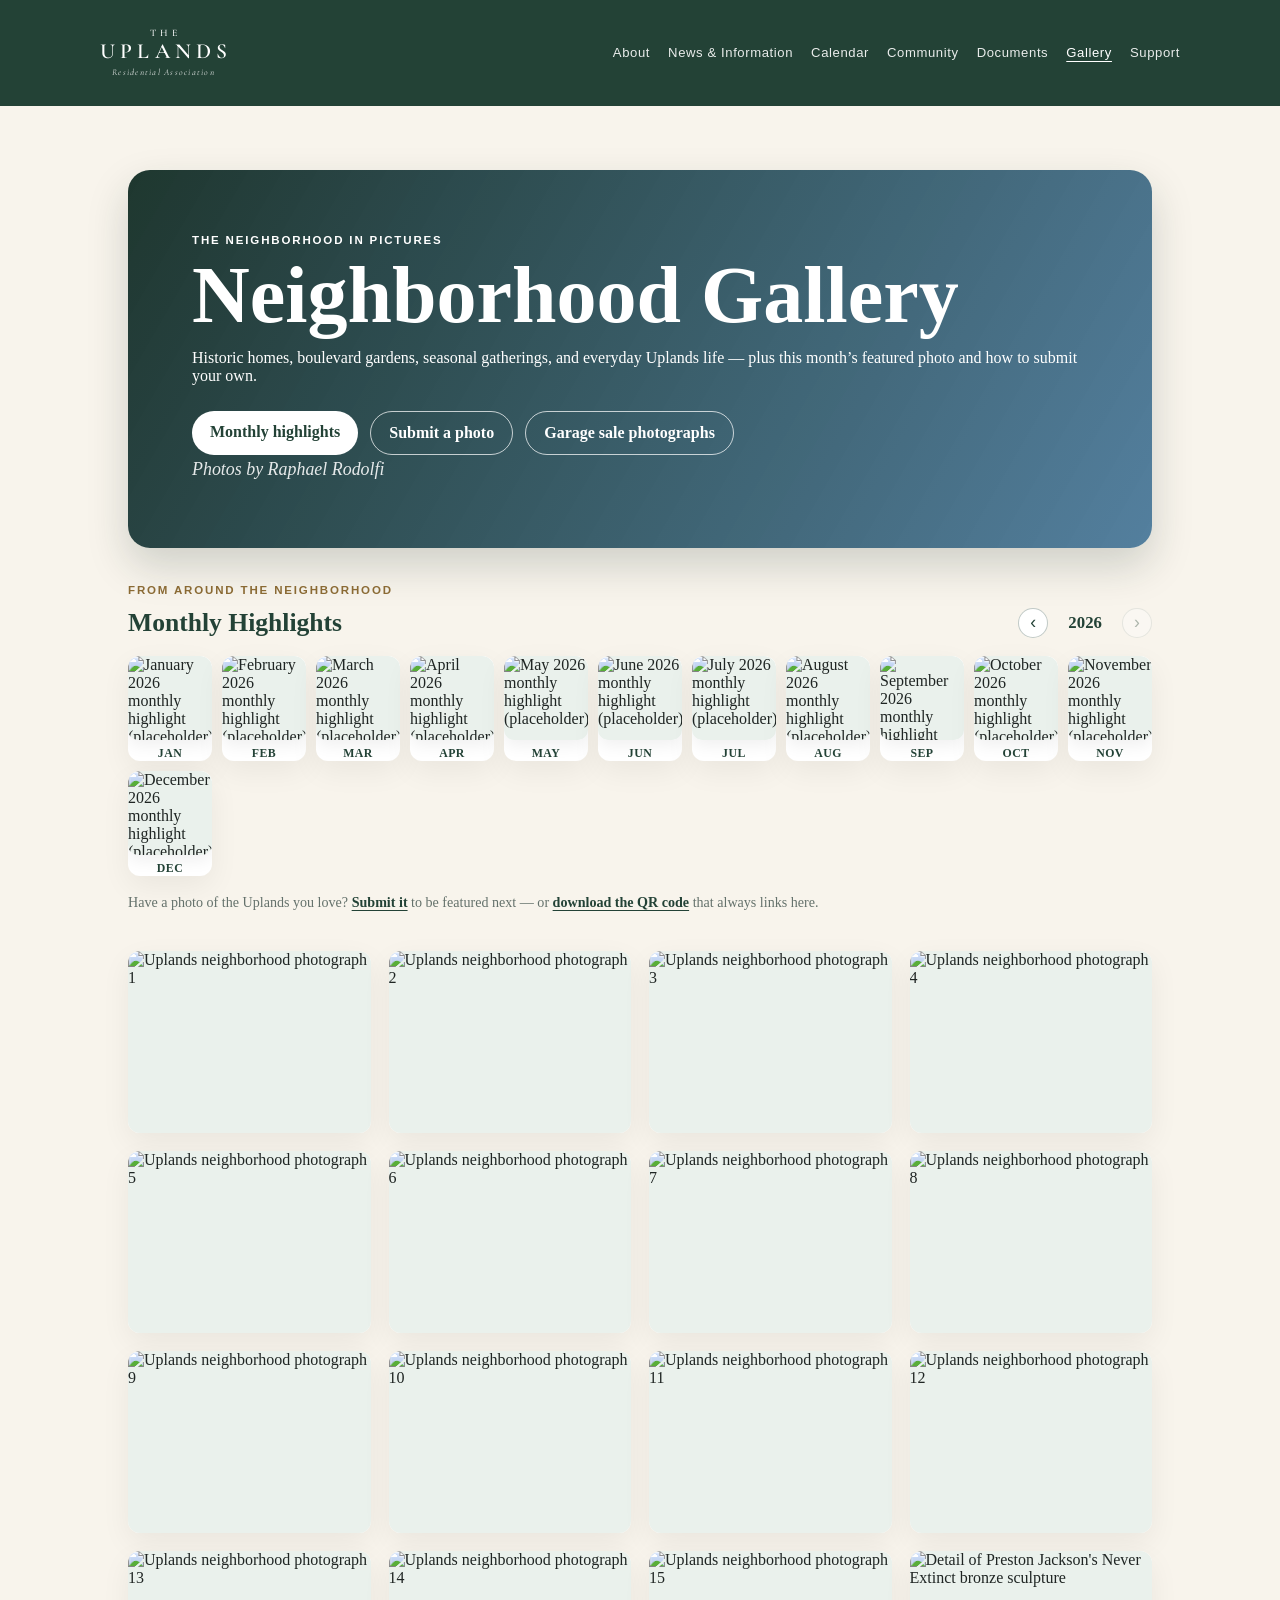
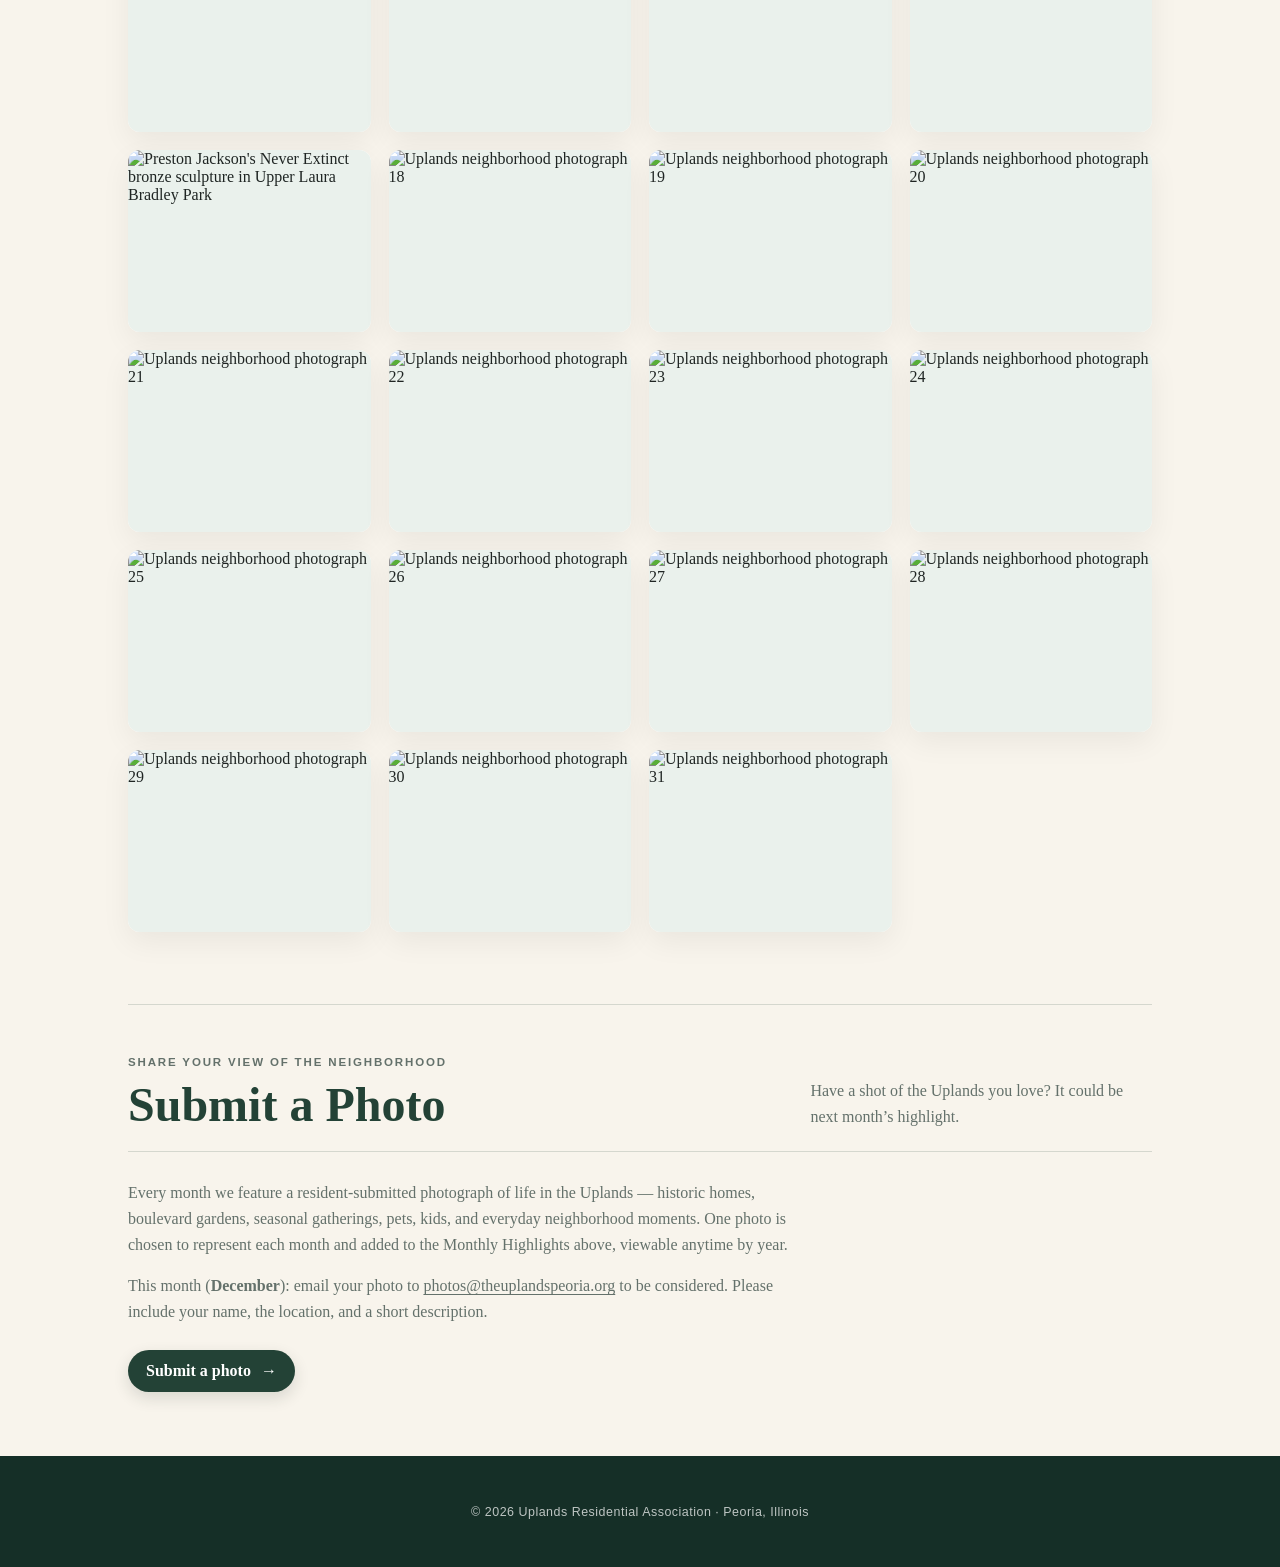
==== commit d51ff8b7: "Compact Monthly Highlights into a year-carousel strip above the gallery Replace the two large, verti" ====
--- a/gallery.html
+++ b/gallery.html
@@ -34,7 +34,7 @@
     <header class="gallery-intro">
       <p class="section-kicker">The neighborhood in pictures</p>
       <h1 class="page-title">Neighborhood Gallery</h1>
-      <p>Browse the full photo collection, this month’s featured shot, and how to submit your own.</p>
+      <p>Historic homes, boulevard gardens, seasonal gatherings, and everyday Uplands life — plus this month’s featured photo and how to submit your own.</p>
       <div class="gallery-intro-actions">
         <a class="button" href="#monthly-highlights">Monthly highlights</a>
         <a class="button secondary" href="#submit-a-photo">Submit a photo</a>
@@ -43,149 +43,117 @@
       <p class="gallery-photographer-credit">Photos by Raphael Rodolfi</p>
     </header>
 
-    <section class="picture-month-section" id="monthly-highlights" aria-labelledby="monthly-highlights-title">
-      <div class="section-heading">
+    <section class="month-highlights" id="monthly-highlights" aria-labelledby="monthly-highlights-title">
+      <div class="month-highlights-header">
         <div>
           <p class="section-kicker">From around the neighborhood</p>
           <h2 id="monthly-highlights-title">Monthly Highlights</h2>
         </div>
-        <p>A changing view of the details, places, and moments that make the Uplands home.</p>
+        <div class="month-year-nav" role="group" aria-label="Select year">
+          <button type="button" class="month-year-btn" data-month-year-prev aria-label="Previous year">‹</button>
+          <span class="month-year-label" data-month-year-label></span>
+          <button type="button" class="month-year-btn" data-month-year-next aria-label="Next year">›</button>
+        </div>
       </div>
-
-      <figure class="picture-month-feature">
-        <a href="assets/images/gallery/porch-light.jpg" aria-label="Open the featured photograph at full size">
-          <img src="assets/images/gallery/porch-light.jpg" alt="A warmly lit porch in the Uplands at dusk" />
-        </a>
-        <figcaption>
-          <span>Porch light in the Uplands · Peoria, Illinois</span>
-          <span class="picture-credit">Photo: Raphael Rodolfi</span>
-        </figcaption>
-      </figure>
-
-      <section class="picture-month-share" aria-labelledby="picture-share-title">
-        <div>
-          <p class="section-kicker">Take this view with you</p>
-          <h3 id="picture-share-title">Scan to see this month’s picture</h3>
-          <p>This QR code always opens the current monthly highlight, so it can be reused on signs, newsletters, and event materials.</p>
-          <a class="document-link" href="assets/images/picture-of-the-month-qr.png" download="uplands-picture-of-the-month-qr.png">Download the QR code <span aria-hidden="true">↓</span></a>
-        </div>
-        <a class="picture-month-qr" href="https://theuplandspeoria.org/picture-of-the-month.html" aria-label="Open the Picture of the Month page">
-          <img src="assets/images/picture-of-the-month-qr.png" alt="QR code linking to the Uplands Picture of the Month page" width="280" height="280" />
-        </a>
-      </section>
-
-      <div class="month-archive">
-        <h3 class="month-archive-heading">Winners by month</h3>
-        <p class="month-archive-subtitle">Select a month to see its winning photograph from past years. Shown below are placeholder photos until annual winners are selected.</p>
-        <div class="month-grid" data-month-grid></div>
-      </div>
+      <div class="month-strip" data-month-strip></div>
+      <p class="month-highlights-footnote">Have a photo of the Uplands you love? <a href="#submit-a-photo">Submit it</a> to be featured next — or <a href="assets/images/picture-of-the-month-qr.png" download="uplands-picture-of-the-month-qr.png">download the QR code</a> that always links here.</p>
     </section>
 
-    <section class="gallery-section" id="general-gallery" aria-labelledby="general-gallery-title">
-      <div class="section-heading">
-        <div>
-          <p class="section-kicker">The full collection</p>
-          <h2 id="general-gallery-title">General Gallery</h2>
-        </div>
-        <p>Historic homes, boulevard gardens, seasonal gatherings, and everyday Uplands life.</p>
-      </div>
-
-      <div class="gallery-grid">
-        <a class="gallery-item" href="assets/images/gallery/370200587_870606807759681_210162988387038657_n.jpg">
-          <img src="assets/images/gallery/370200587_870606807759681_210162988387038657_n.jpg" alt="Uplands neighborhood photograph 1">
-        </a>
-        <a class="gallery-item" href="assets/images/gallery/370284342_3724934461074046_4475135608361034929_n.jpg">
-          <img src="assets/images/gallery/370284342_3724934461074046_4475135608361034929_n.jpg" alt="Uplands neighborhood photograph 2">
-        </a>
-        <a class="gallery-item" href="assets/images/gallery/370288914_343897248176822_4017444663952019519_n.jpg">
-          <img src="assets/images/gallery/370288914_343897248176822_4017444663952019519_n.jpg" alt="Uplands neighborhood photograph 3">
-        </a>
-        <a class="gallery-item" href="assets/images/gallery/387524236_654603430138371_8893289489707215956_n.jpg">
-          <img src="assets/images/gallery/387524236_654603430138371_8893289489707215956_n.jpg" alt="Uplands neighborhood photograph 4">
-        </a>
-        <a class="gallery-item" href="assets/images/gallery/393069102_852196503037291_2594759480600169748_n.jpg">
-          <img src="assets/images/gallery/393069102_852196503037291_2594759480600169748_n.jpg" alt="Uplands neighborhood photograph 5">
-        </a>
-        <a class="gallery-item" href="assets/images/gallery/393239159_832398685026651_940337507189797651_n.jpg">
-          <img src="assets/images/gallery/393239159_832398685026651_940337507189797651_n.jpg" alt="Uplands neighborhood photograph 6">
-        </a>
-        <a class="gallery-item" href="assets/images/gallery/393239160_1048998059878200_1765748896183752875_n.jpg">
-          <img src="assets/images/gallery/393239160_1048998059878200_1765748896183752875_n.jpg" alt="Uplands neighborhood photograph 7">
-        </a>
-        <a class="gallery-item" href="assets/images/gallery/393317372_156920570831181_316524598836203724_n.jpg">
-          <img src="assets/images/gallery/393317372_156920570831181_316524598836203724_n.jpg" alt="Uplands neighborhood photograph 8">
-        </a>
-        <a class="gallery-item" href="assets/images/gallery/393441815_1036597244320316_8906372888410770643_n.jpg">
-          <img src="assets/images/gallery/393441815_1036597244320316_8906372888410770643_n.jpg" alt="Uplands neighborhood photograph 9">
-        </a>
-        <a class="gallery-item" href="assets/images/gallery/393441822_1001897891131364_6273993662342847778_n.jpg">
-          <img src="assets/images/gallery/393441822_1001897891131364_6273993662342847778_n.jpg" alt="Uplands neighborhood photograph 10">
-        </a>
-        <a class="gallery-item" href="assets/images/gallery/393462541_1014906179809474_5199457459963997106_n.jpg">
-          <img src="assets/images/gallery/393462541_1014906179809474_5199457459963997106_n.jpg" alt="Uplands neighborhood photograph 11">
-        </a>
-        <a class="gallery-item" href="assets/images/gallery/IMG_0650.JPG.jpeg">
-          <img src="assets/images/gallery/IMG_0650.JPG.jpeg" alt="Uplands neighborhood photograph 12">
-        </a>
-        <a class="gallery-item" href="assets/images/gallery/IMG_1450.jpeg">
-          <img src="assets/images/gallery/IMG_1450.jpeg" alt="Uplands neighborhood photograph 13">
-        </a>
-        <a class="gallery-item" href="assets/images/gallery/IMG_1564_VSCO.JPG.jpeg">
-          <img src="assets/images/gallery/IMG_1564_VSCO.JPG.jpeg" alt="Uplands neighborhood photograph 14">
-        </a>
-        <a class="gallery-item" href="assets/images/gallery/IMG_2232.jpeg">
-          <img src="assets/images/gallery/IMG_2232.jpeg" alt="Uplands neighborhood photograph 15">
-        </a>
-        <a class="gallery-item" href="assets/images/gallery/IMG_6191.jpeg">
-          <img src="assets/images/gallery/IMG_6191.jpeg" alt="Detail of Preston Jackson's Never Extinct bronze sculpture">
-        </a>
-        <a class="gallery-item" href="assets/images/gallery/IMG_6194.jpeg">
-          <img src="assets/images/gallery/IMG_6194.jpeg" alt="Preston Jackson's Never Extinct bronze sculpture in Upper Laura Bradley Park">
-        </a>
-        <a class="gallery-item" href="assets/images/gallery/IMG_6196.jpeg">
-          <img src="assets/images/gallery/IMG_6196.jpeg" alt="Uplands neighborhood photograph 18">
-        </a>
-        <a class="gallery-item" href="assets/images/gallery/IMG_6401.JPG.jpeg">
-          <img src="assets/images/gallery/IMG_6401.JPG.jpeg" alt="Uplands neighborhood photograph 19">
-        </a>
-        <a class="gallery-item" href="assets/images/gallery/IMG_6482_VSCO.JPG.jpeg">
-          <img src="assets/images/gallery/IMG_6482_VSCO.JPG.jpeg" alt="Uplands neighborhood photograph 20">
-        </a>
-        <a class="gallery-item" href="assets/images/gallery/IMG_8886.jpeg">
-          <img src="assets/images/gallery/IMG_8886.jpeg" alt="Uplands neighborhood photograph 21">
-        </a>
-        <a class="gallery-item" href="assets/images/gallery/Screenshot%202025-12-24%20at%2010.02.39.jpeg">
-          <img src="assets/images/gallery/Screenshot%202025-12-24%20at%2010.02.39.jpeg" alt="Uplands neighborhood photograph 22">
-        </a>
-        <a class="gallery-item" href="assets/images/gallery/blue-door.jpg">
-          <img src="assets/images/gallery/blue-door.jpg" alt="Uplands neighborhood photograph 23">
-        </a>
-        <a class="gallery-item" href="assets/images/gallery/flower-pinwheel.jpg">
-          <img src="assets/images/gallery/flower-pinwheel.jpg" alt="Uplands neighborhood photograph 24">
-        </a>
-        <a class="gallery-item" href="assets/images/gallery/hero-fall-frame-houses.jpg">
-          <img src="assets/images/gallery/hero-fall-frame-houses.jpg" alt="Uplands neighborhood photograph 25">
-        </a>
-        <a class="gallery-item" href="assets/images/gallery/plant-drop-house.jpg">
-          <img src="assets/images/gallery/plant-drop-house.jpg" alt="Uplands neighborhood photograph 26">
-        </a>
-        <a class="gallery-item" href="assets/images/gallery/porch-light.jpg">
-          <img src="assets/images/gallery/porch-light.jpg" alt="Uplands neighborhood photograph 27">
-        </a>
-        <a class="gallery-item" href="assets/images/gallery/sunset-fence.jpg">
-          <img src="assets/images/gallery/sunset-fence.jpg" alt="Uplands neighborhood photograph 28">
-        </a>
-        <a class="gallery-item" href="assets/images/gallery/sunset-lamp.jpg">
-          <img src="assets/images/gallery/sunset-lamp.jpg" alt="Uplands neighborhood photograph 29">
-        </a>
-        <a class="gallery-item" href="assets/images/gallery/sunset-stop-sign.jpg">
-          <img src="assets/images/gallery/sunset-stop-sign.jpg" alt="Uplands neighborhood photograph 30">
-        </a>
-        <a class="gallery-item" href="assets/images/gallery/sunset-waves.jpg">
-          <img src="assets/images/gallery/sunset-waves.jpg" alt="Uplands neighborhood photograph 31">
+    <div class="gallery-grid">
+      <a class="gallery-item" href="assets/images/gallery/370200587_870606807759681_210162988387038657_n.jpg">
+        <img src="assets/images/gallery/370200587_870606807759681_210162988387038657_n.jpg" alt="Uplands neighborhood photograph 1">
       </a>
-      </div>
-    </section>
+      <a class="gallery-item" href="assets/images/gallery/370284342_3724934461074046_4475135608361034929_n.jpg">
+        <img src="assets/images/gallery/370284342_3724934461074046_4475135608361034929_n.jpg" alt="Uplands neighborhood photograph 2">
+      </a>
+      <a class="gallery-item" href="assets/images/gallery/370288914_343897248176822_4017444663952019519_n.jpg">
+        <img src="assets/images/gallery/370288914_343897248176822_4017444663952019519_n.jpg" alt="Uplands neighborhood photograph 3">
+      </a>
+      <a class="gallery-item" href="assets/images/gallery/387524236_654603430138371_8893289489707215956_n.jpg">
+        <img src="assets/images/gallery/387524236_654603430138371_8893289489707215956_n.jpg" alt="Uplands neighborhood photograph 4">
+      </a>
+      <a class="gallery-item" href="assets/images/gallery/393069102_852196503037291_2594759480600169748_n.jpg">
+        <img src="assets/images/gallery/393069102_852196503037291_2594759480600169748_n.jpg" alt="Uplands neighborhood photograph 5">
+      </a>
+      <a class="gallery-item" href="assets/images/gallery/393239159_832398685026651_940337507189797651_n.jpg">
+        <img src="assets/images/gallery/393239159_832398685026651_940337507189797651_n.jpg" alt="Uplands neighborhood photograph 6">
+      </a>
+      <a class="gallery-item" href="assets/images/gallery/393239160_1048998059878200_1765748896183752875_n.jpg">
+        <img src="assets/images/gallery/393239160_1048998059878200_1765748896183752875_n.jpg" alt="Uplands neighborhood photograph 7">
+      </a>
+      <a class="gallery-item" href="assets/images/gallery/393317372_156920570831181_316524598836203724_n.jpg">
+        <img src="assets/images/gallery/393317372_156920570831181_316524598836203724_n.jpg" alt="Uplands neighborhood photograph 8">
+      </a>
+      <a class="gallery-item" href="assets/images/gallery/393441815_1036597244320316_8906372888410770643_n.jpg">
+        <img src="assets/images/gallery/393441815_1036597244320316_8906372888410770643_n.jpg" alt="Uplands neighborhood photograph 9">
+      </a>
+      <a class="gallery-item" href="assets/images/gallery/393441822_1001897891131364_6273993662342847778_n.jpg">
+        <img src="assets/images/gallery/393441822_1001897891131364_6273993662342847778_n.jpg" alt="Uplands neighborhood photograph 10">
+      </a>
+      <a class="gallery-item" href="assets/images/gallery/393462541_1014906179809474_5199457459963997106_n.jpg">
+        <img src="assets/images/gallery/393462541_1014906179809474_5199457459963997106_n.jpg" alt="Uplands neighborhood photograph 11">
+      </a>
+      <a class="gallery-item" href="assets/images/gallery/IMG_0650.JPG.jpeg">
+        <img src="assets/images/gallery/IMG_0650.JPG.jpeg" alt="Uplands neighborhood photograph 12">
+      </a>
+      <a class="gallery-item" href="assets/images/gallery/IMG_1450.jpeg">
+        <img src="assets/images/gallery/IMG_1450.jpeg" alt="Uplands neighborhood photograph 13">
+      </a>
+      <a class="gallery-item" href="assets/images/gallery/IMG_1564_VSCO.JPG.jpeg">
+        <img src="assets/images/gallery/IMG_1564_VSCO.JPG.jpeg" alt="Uplands neighborhood photograph 14">
+      </a>
+      <a class="gallery-item" href="assets/images/gallery/IMG_2232.jpeg">
+        <img src="assets/images/gallery/IMG_2232.jpeg" alt="Uplands neighborhood photograph 15">
+      </a>
+      <a class="gallery-item" href="assets/images/gallery/IMG_6191.jpeg">
+        <img src="assets/images/gallery/IMG_6191.jpeg" alt="Detail of Preston Jackson's Never Extinct bronze sculpture">
+      </a>
+      <a class="gallery-item" href="assets/images/gallery/IMG_6194.jpeg">
+        <img src="assets/images/gallery/IMG_6194.jpeg" alt="Preston Jackson's Never Extinct bronze sculpture in Upper Laura Bradley Park">
+      </a>
+      <a class="gallery-item" href="assets/images/gallery/IMG_6196.jpeg">
+        <img src="assets/images/gallery/IMG_6196.jpeg" alt="Uplands neighborhood photograph 18">
+      </a>
+      <a class="gallery-item" href="assets/images/gallery/IMG_6401.JPG.jpeg">
+        <img src="assets/images/gallery/IMG_6401.JPG.jpeg" alt="Uplands neighborhood photograph 19">
+      </a>
+      <a class="gallery-item" href="assets/images/gallery/IMG_6482_VSCO.JPG.jpeg">
+        <img src="assets/images/gallery/IMG_6482_VSCO.JPG.jpeg" alt="Uplands neighborhood photograph 20">
+      </a>
+      <a class="gallery-item" href="assets/images/gallery/IMG_8886.jpeg">
+        <img src="assets/images/gallery/IMG_8886.jpeg" alt="Uplands neighborhood photograph 21">
+      </a>
+      <a class="gallery-item" href="assets/images/gallery/Screenshot%202025-12-24%20at%2010.02.39.jpeg">
+        <img src="assets/images/gallery/Screenshot%202025-12-24%20at%2010.02.39.jpeg" alt="Uplands neighborhood photograph 22">
+      </a>
+      <a class="gallery-item" href="assets/images/gallery/blue-door.jpg">
+        <img src="assets/images/gallery/blue-door.jpg" alt="Uplands neighborhood photograph 23">
+      </a>
+      <a class="gallery-item" href="assets/images/gallery/flower-pinwheel.jpg">
+        <img src="assets/images/gallery/flower-pinwheel.jpg" alt="Uplands neighborhood photograph 24">
+      </a>
+      <a class="gallery-item" href="assets/images/gallery/hero-fall-frame-houses.jpg">
+        <img src="assets/images/gallery/hero-fall-frame-houses.jpg" alt="Uplands neighborhood photograph 25">
+      </a>
+      <a class="gallery-item" href="assets/images/gallery/plant-drop-house.jpg">
+        <img src="assets/images/gallery/plant-drop-house.jpg" alt="Uplands neighborhood photograph 26">
+      </a>
+      <a class="gallery-item" href="assets/images/gallery/porch-light.jpg">
+        <img src="assets/images/gallery/porch-light.jpg" alt="Uplands neighborhood photograph 27">
+      </a>
+      <a class="gallery-item" href="assets/images/gallery/sunset-fence.jpg">
+        <img src="assets/images/gallery/sunset-fence.jpg" alt="Uplands neighborhood photograph 28">
+      </a>
+      <a class="gallery-item" href="assets/images/gallery/sunset-lamp.jpg">
+        <img src="assets/images/gallery/sunset-lamp.jpg" alt="Uplands neighborhood photograph 29">
+      </a>
+      <a class="gallery-item" href="assets/images/gallery/sunset-stop-sign.jpg">
+        <img src="assets/images/gallery/sunset-stop-sign.jpg" alt="Uplands neighborhood photograph 30">
+      </a>
+      <a class="gallery-item" href="assets/images/gallery/sunset-waves.jpg">
+        <img src="assets/images/gallery/sunset-waves.jpg" alt="Uplands neighborhood photograph 31">
+      </a>
+    </div>
 
     <section class="photo-submit-section" id="submit-a-photo" aria-labelledby="submit-a-photo-title">
       <div class="section-heading">
@@ -195,7 +163,7 @@
         </div>
         <p>Have a shot of the Uplands you love? It could be next month’s highlight.</p>
       </div>
-      <p>Every month we feature a resident-submitted photograph of life in the Uplands — historic homes, boulevard gardens, seasonal gatherings, pets, kids, and everyday neighborhood moments. One photo is chosen to represent each month, and it’s added to the year-by-year archive above.</p>
+      <p>Every month we feature a resident-submitted photograph of life in the Uplands — historic homes, boulevard gardens, seasonal gatherings, pets, kids, and everyday neighborhood moments. One photo is chosen to represent each month and added to the Monthly Highlights above, viewable anytime by year.</p>
       <p>This month (<strong data-current-month>this month</strong>): email your photo to <a href="mailto:photos@theuplandspeoria.org">photos@theuplandspeoria.org</a> to be considered. Please include your name, the location, and a short description.</p>
       <a class="document-link" href="mailto:photos@theuplandspeoria.org">Submit a photo <span aria-hidden="true">→</span></a>
     </section>
--- a/styles.css
+++ b/styles.css
@@ -3610,123 +3610,6 @@
   font-style: italic;
 }
 
-.picture-month-page {
-  max-width: 1080px;
-}
-
-.picture-month-intro {
-  max-width: 760px;
-}
-
-.picture-month-feature {
-  margin: 42px 0 0;
-}
-
-.picture-month-feature > a {
-  display: block;
-  overflow: hidden;
-  border-radius: 28px;
-  background: var(--green);
-  box-shadow: 0 24px 64px rgba(21, 47, 39, .18);
-}
-
-.picture-month-feature img {
-  display: block;
-  width: 100%;
-  max-height: 760px;
-  object-fit: cover;
-  object-position: center 54%;
-}
-
-.picture-month-feature figcaption {
-  display: flex;
-  justify-content: space-between;
-  gap: 20px;
-  padding: 14px 4px 0;
-  color: var(--muted);
-  font-size: .92rem;
-}
-
-.picture-credit {
-  font-style: italic;
-  text-align: right;
-}
-
-.picture-month-share {
-  display: grid;
-  grid-template-columns: minmax(0, 1fr) 280px;
-  align-items: center;
-  gap: 54px;
-  margin-top: 64px;
-  padding: 42px;
-  border-radius: 24px;
-  background: var(--light-green);
-}
-
-.picture-month-share h3 {
-  margin: 6px 0 14px;
-  color: var(--green);
-  font-size: clamp(1.8rem, 4vw, 2.8rem);
-  line-height: 1.05;
-}
-
-.picture-month-share p:not(.section-kicker) {
-  max-width: 600px;
-  color: var(--muted);
-  line-height: 1.6;
-}
-
-.picture-month-qr {
-  display: block;
-  padding: 16px;
-  border-radius: 18px;
-  background: white;
-  box-shadow: 0 12px 30px rgba(21, 47, 39, .12);
-}
-
-.picture-month-qr img {
-  display: block;
-  width: 100%;
-  height: auto;
-}
-
-.picture-month-back {
-  margin: 36px 0 0;
-  text-align: center;
-}
-
-.picture-month-back a {
-  color: var(--green);
-  font-weight: 700;
-  text-decoration: none;
-}
-
-@media (max-width: 720px) {
-  .picture-month-feature > a {
-    border-radius: 18px;
-  }
-
-  .picture-month-feature figcaption {
-    display: grid;
-    gap: 6px;
-  }
-
-  .picture-credit {
-    text-align: left;
-  }
-
-  .picture-month-share {
-    grid-template-columns: 1fr;
-    gap: 30px;
-    padding: 28px 22px;
-  }
-
-  .picture-month-qr {
-    width: min(280px, 100%);
-    justify-self: center;
-  }
-}
-
 .gallery-home-actions {
   display: flex;
   justify-content: center;
@@ -3896,219 +3779,146 @@
   }
 }
 
-/* Gallery page: monthly highlights, general gallery, and photo submission subsections */
-.picture-month-section {
-  margin-top: 12px;
-}
-
-.gallery-section,
+/* Gallery page: compact monthly highlights strip + photo submission subsection */
+.month-highlights {
+  margin: 12px 0 40px;
+}
+
+.month-highlights-header {
+  display: flex;
+  flex-wrap: wrap;
+  align-items: flex-end;
+  justify-content: space-between;
+  gap: 16px;
+  margin-bottom: 18px;
+}
+
+.month-highlights-header h2 {
+  margin: 4px 0 0;
+  font-size: 1.6rem;
+  color: var(--green);
+}
+
+.month-year-nav {
+  display: flex;
+  align-items: center;
+  gap: 10px;
+}
+
+.month-year-btn {
+  width: 30px;
+  height: 30px;
+  border: 1px solid rgba(35, 66, 54, .28);
+  border-radius: 999px;
+  background: white;
+  color: var(--green);
+  font-size: 1.1rem;
+  line-height: 1;
+  cursor: pointer;
+  transition: background 0.2s ease, opacity 0.2s ease;
+}
+
+.month-year-btn:hover:not(:disabled) {
+  background: var(--light-green);
+}
+
+.month-year-btn:disabled {
+  opacity: .35;
+  cursor: default;
+}
+
+.month-year-label {
+  min-width: 3.2em;
+  text-align: center;
+  font-weight: 700;
+  color: var(--green);
+  font-size: 1.05rem;
+}
+
+.month-strip {
+  display: grid;
+  grid-template-columns: repeat(auto-fill, minmax(84px, 1fr));
+  gap: 10px;
+}
+
+.month-tile {
+  display: flex;
+  flex-direction: column;
+  align-items: center;
+  text-decoration: none;
+}
+
+.month-tile-thumb {
+  display: block;
+  width: 100%;
+  aspect-ratio: 1 / 1;
+  border-radius: 10px;
+  overflow: hidden;
+  background: var(--card);
+  box-shadow: 0 6px 16px rgba(0, 0, 0, .06);
+  transition: transform 0.2s ease, box-shadow 0.2s ease;
+}
+
+a.month-tile:hover .month-tile-thumb {
+  transform: translateY(-2px);
+  box-shadow: 0 10px 24px rgba(0, 0, 0, .1);
+}
+
+a.month-tile:focus-visible .month-tile-thumb {
+  outline: 2px solid var(--green);
+  outline-offset: 3px;
+}
+
+.month-tile-thumb img {
+  width: 100%;
+  height: 100%;
+  object-fit: cover;
+  display: block;
+}
+
+.month-tile-thumb--upcoming {
+  display: flex;
+  align-items: center;
+  justify-content: center;
+  border: 1px dashed rgba(35, 66, 54, .28);
+  box-shadow: none;
+  color: var(--muted);
+  font-size: .68rem;
+  font-weight: 700;
+  text-transform: uppercase;
+  letter-spacing: .06em;
+}
+
+.month-tile-label {
+  margin-top: 6px;
+  font-size: .74rem;
+  font-weight: 700;
+  letter-spacing: .04em;
+  text-transform: uppercase;
+  color: var(--green);
+}
+
+.month-tile--upcoming .month-tile-label {
+  color: var(--muted);
+}
+
+.month-highlights-footnote {
+  margin: 18px 0 0;
+  color: var(--muted);
+  font-size: .88rem;
+}
+
+.month-highlights-footnote a {
+  color: var(--green);
+  font-weight: 700;
+}
+
 .photo-submit-section {
   margin-top: 72px;
   padding-top: 48px;
   border-top: 1px solid rgba(35, 66, 54, .16);
 }
 
-.gallery-section .gallery-grid {
-  margin-top: 0;
-}
-
-.month-archive {
-  margin-top: 56px;
-}
-
-.month-archive-heading {
-  margin: 0 0 6px;
-  color: var(--green);
-  font-size: 1.6rem;
-}
-
-.month-archive-subtitle {
-  margin: 0 0 24px;
-  color: var(--muted);
-  max-width: 640px;
-}
-
-.month-grid {
-  display: grid;
-  grid-template-columns: repeat(auto-fill, minmax(160px, 1fr));
-  gap: 18px;
-}
-
-.month-card {
-  display: block;
-  width: 100%;
-  padding: 0;
-  border: none;
-  border-radius: 12px;
-  overflow: hidden;
-  background: var(--card);
-  box-shadow: 0 10px 30px rgba(0, 0, 0, .06);
-  text-align: left;
-  font: inherit;
-  color: inherit;
-  cursor: pointer;
-  transition: transform 0.2s ease, box-shadow 0.2s ease;
-}
-
-.month-card:hover {
-  transform: translateY(-2px);
-  box-shadow: 0 14px 36px rgba(0, 0, 0, .1);
-}
-
-.month-card:focus-visible {
-  outline: 2px solid var(--green);
-  outline-offset: 3px;
-}
-
-.month-card-thumb {
-  position: relative;
-  display: block;
-}
-
-.month-card-thumb img {
-  width: 100%;
-  aspect-ratio: 4 / 3;
-  object-fit: cover;
-  display: block;
-  background: var(--light-green);
-}
-
-.month-card-year {
-  position: absolute;
-  top: 10px;
-  right: 10px;
-  padding: 3px 10px;
-  border-radius: 999px;
-  background: rgba(21, 47, 39, .82);
-  color: white;
-  font-size: .78rem;
-  font-weight: 700;
-  letter-spacing: .02em;
-}
-
-.month-card-label {
-  display: block;
-  padding: 12px 14px;
-  font-weight: 700;
-  color: var(--green);
-}
-
-.month-modal {
-  position: fixed;
-  inset: 0;
-  z-index: 250;
-  display: flex;
-  align-items: center;
-  justify-content: center;
-  padding: 24px;
-  opacity: 0;
-  transition: opacity 0.2s ease;
-}
-
-.month-modal[hidden] {
-  display: none;
-}
-
-.month-modal.open {
-  opacity: 1;
-}
-
-.month-modal-backdrop {
-  position: absolute;
-  inset: 0;
-  background: rgba(21, 47, 39, .82);
-}
-
-.month-modal-content {
-  position: relative;
-  width: min(92vw, 880px);
-  max-height: 88vh;
-  overflow-y: auto;
-  padding: 36px;
-  border-radius: 20px;
-  background: var(--cream);
-  box-shadow: 0 24px 64px rgba(0, 0, 0, .28);
-}
-
-.month-modal-close {
-  position: absolute;
-  top: 16px;
-  right: 16px;
-  width: 36px;
-  height: 36px;
-  border: none;
-  border-radius: 999px;
-  background: white;
-  color: var(--green-dark);
-  font-size: 1.4rem;
-  line-height: 1;
-  cursor: pointer;
-  box-shadow: 0 6px 16px rgba(0, 0, 0, .14);
-  transition: background 0.2s ease;
-}
-
-.month-modal-close:hover,
-.month-modal-close:focus-visible {
-  background: var(--light-green);
-}
-
-.month-modal-title {
-  margin: 0 0 4px;
-  padding-right: 40px;
-  color: var(--green);
-  font-size: clamp(1.5rem, 3.4vw, 2.1rem);
-}
-
-.month-modal-subtitle {
-  margin: 0 0 24px;
-  color: var(--muted);
-}
-
-.month-modal-grid {
-  display: grid;
-  grid-template-columns: repeat(auto-fill, minmax(180px, 1fr));
-  gap: 16px;
-}
-
-.month-winner {
-  position: relative;
-  display: block;
-  border-radius: 12px;
-  overflow: hidden;
-  background: var(--card);
-  box-shadow: 0 8px 20px rgba(0, 0, 0, .08);
-  text-decoration: none;
-  transition: transform 0.2s ease, box-shadow 0.2s ease;
-}
-
-.month-winner:hover {
-  transform: translateY(-2px);
-  box-shadow: 0 12px 28px rgba(0, 0, 0, .12);
-}
-
-.month-winner img {
-  width: 100%;
-  aspect-ratio: 4 / 3;
-  object-fit: cover;
-  display: block;
-}
-
-.month-winner-year {
-  position: absolute;
-  bottom: 10px;
-  left: 10px;
-  padding: 3px 10px;
-  border-radius: 999px;
-  background: rgba(21, 47, 39, .82);
-  color: white;
-  font-size: .78rem;
-  font-weight: 700;
-}
-
-body.month-modal-open {
-  overflow: hidden;
-}
-
 .photo-submit-section p {
   max-width: 680px;
   color: var(--muted);
@@ -4117,12 +3927,6 @@
 
 .photo-submit-section .document-link {
   margin-top: 10px;
-}
-
-@media (max-width: 640px) {
-  .month-modal-content {
-    padding: 26px 18px;
-  }
 }
 
 footer {
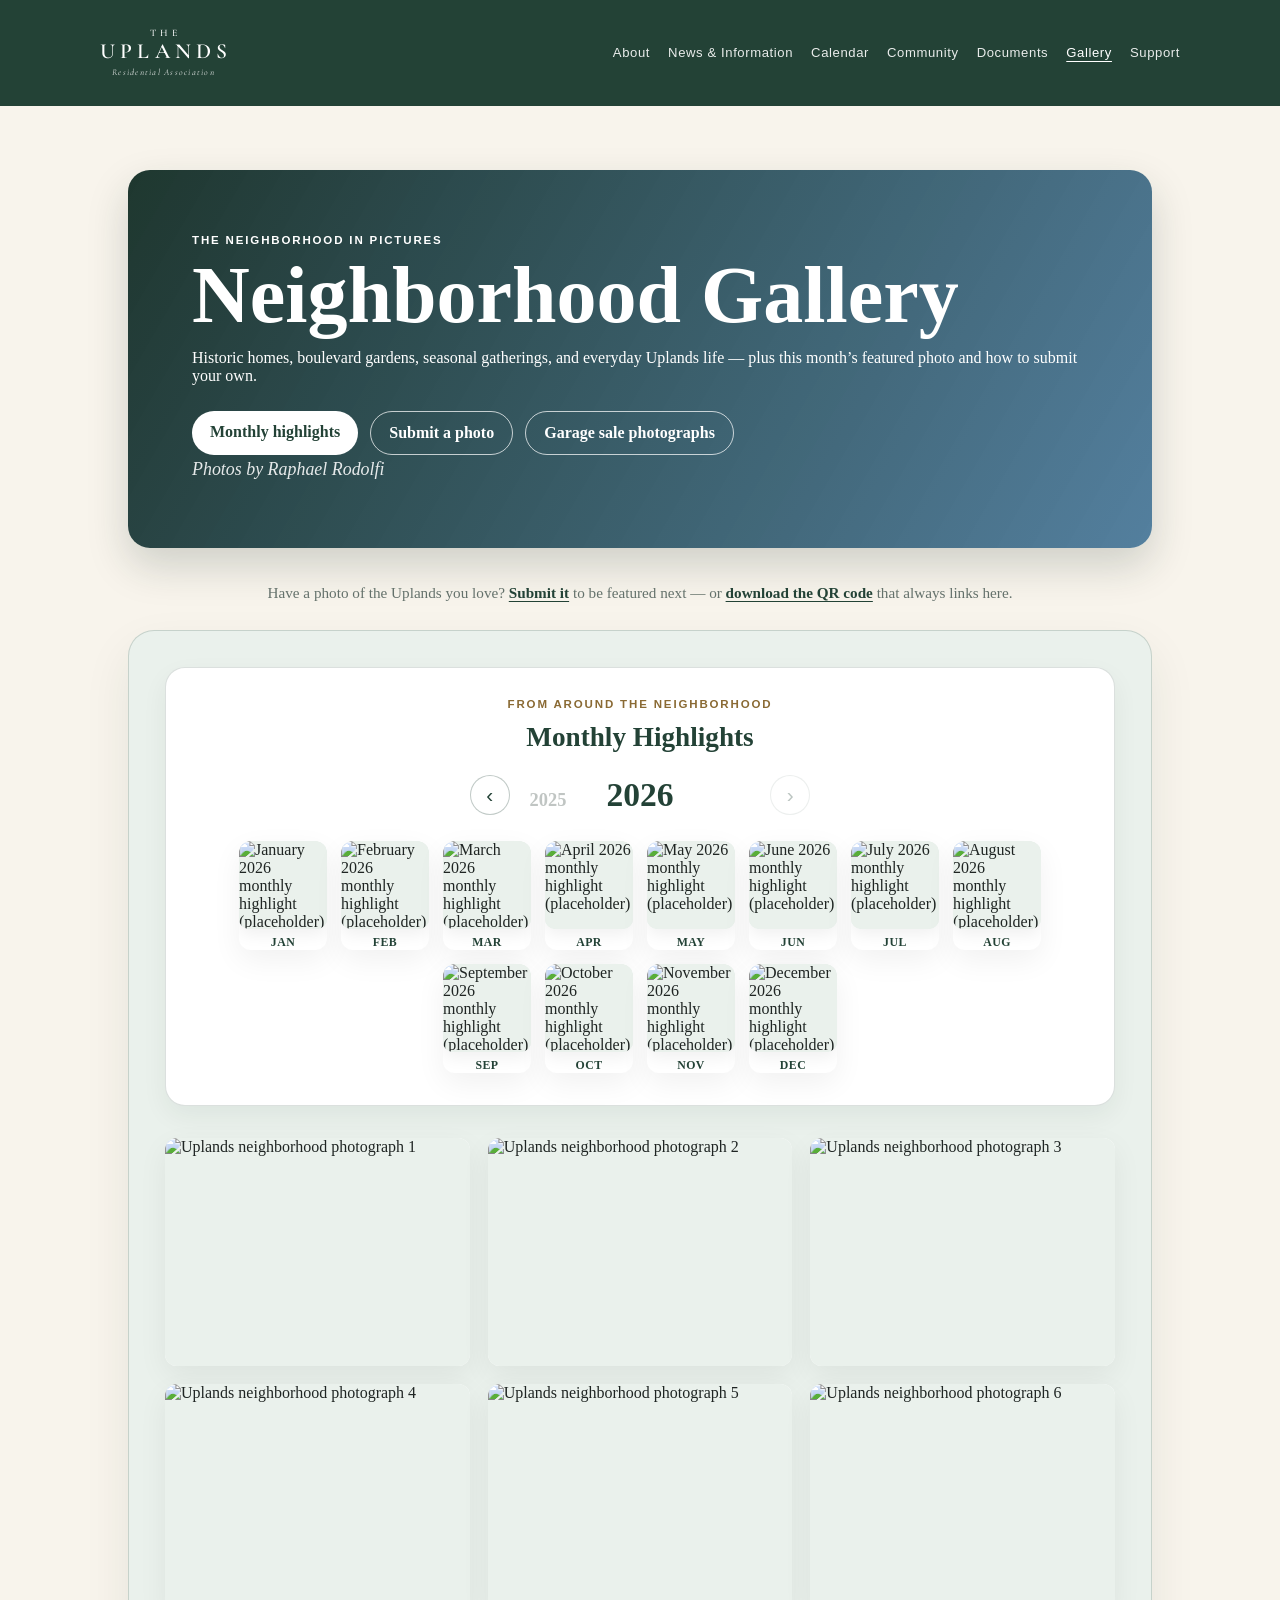
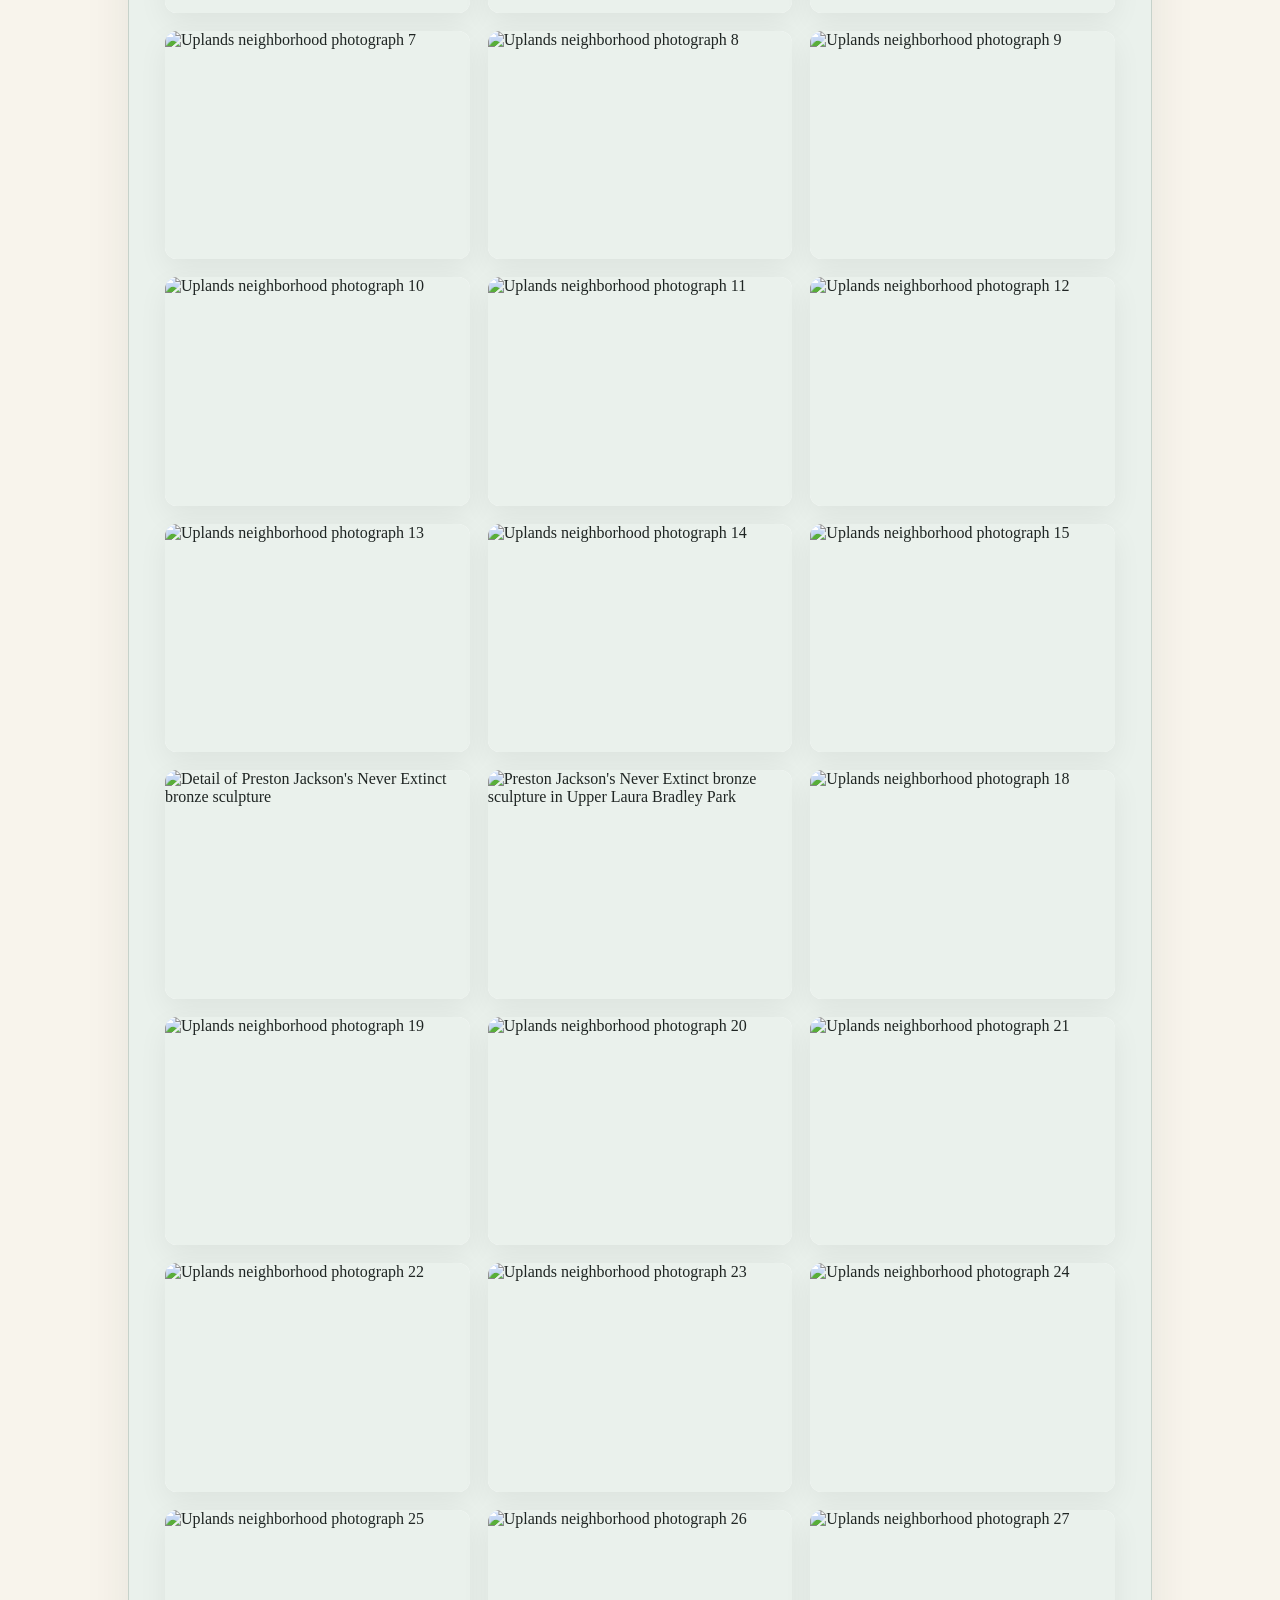
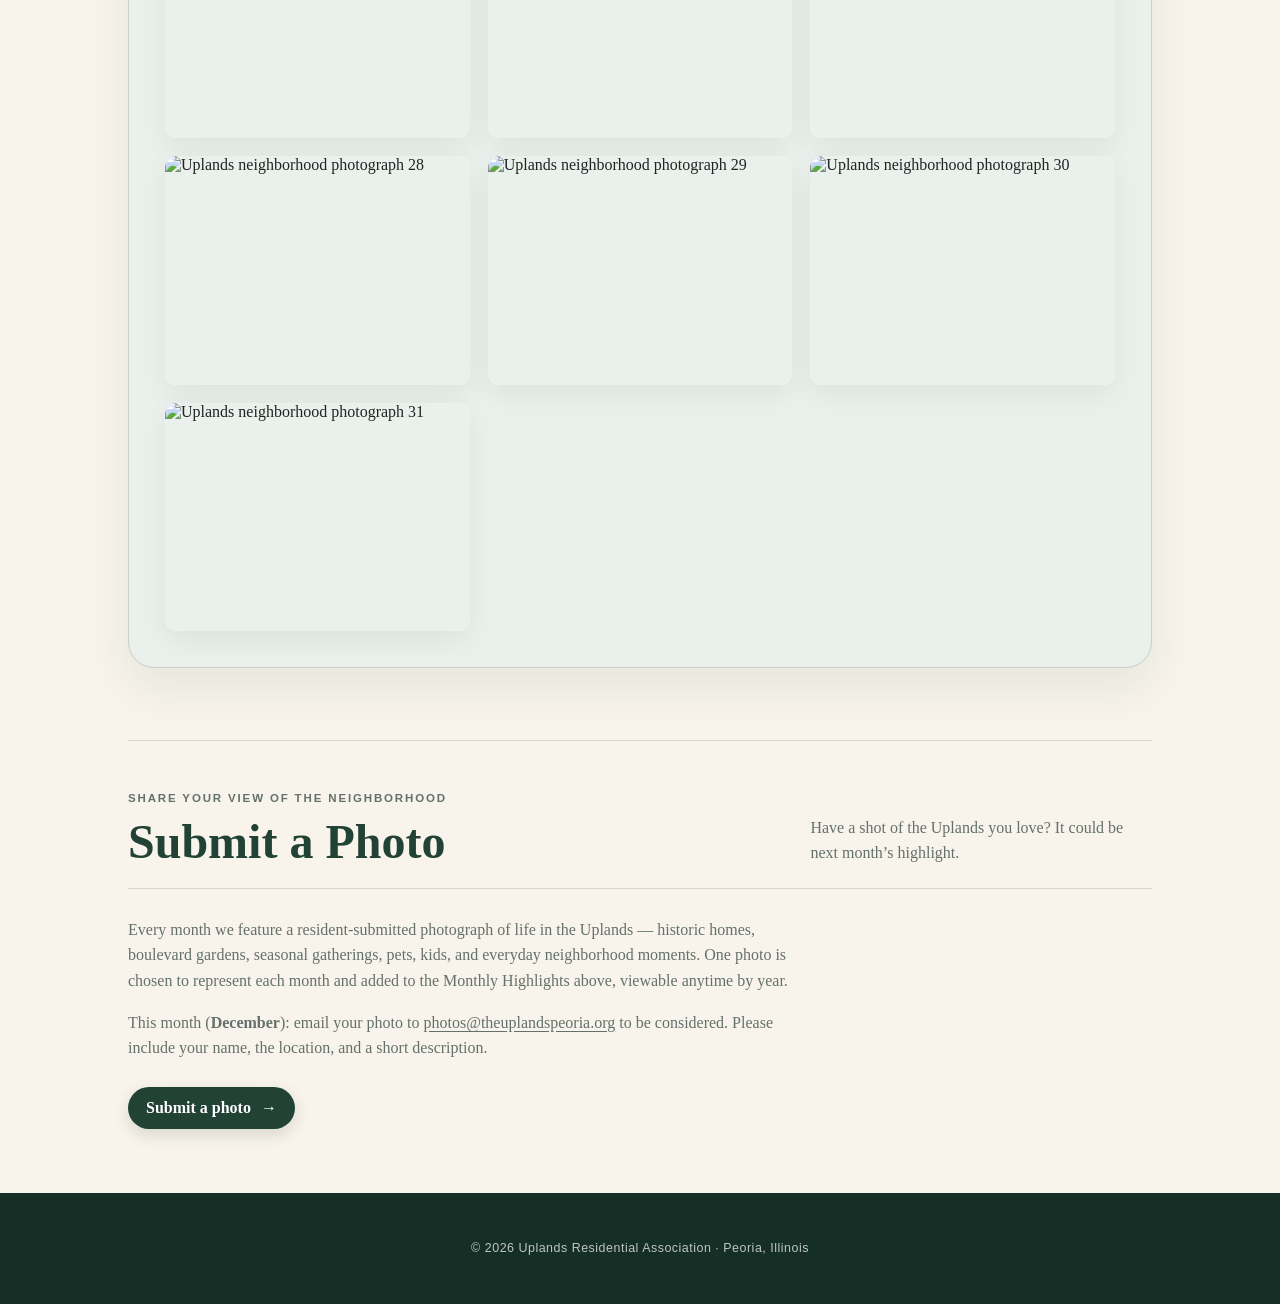
==== commit 0d246c12: "Frame the gallery, center a bigger year dial, drop "Soon" placeholders - gallery.html: wrap Monthly " ====
--- a/gallery.html
+++ b/gallery.html
@@ -43,23 +43,29 @@
       <p class="gallery-photographer-credit">Photos by Raphael Rodolfi</p>
     </header>
 
-    <section class="month-highlights" id="monthly-highlights" aria-labelledby="monthly-highlights-title">
-      <div class="month-highlights-header">
-        <div>
+    <p class="gallery-cta">Have a photo of the Uplands you love? <a href="#submit-a-photo">Submit it</a> to be featured next — or <a href="assets/images/picture-of-the-month-qr.png" download="uplands-picture-of-the-month-qr.png">download the QR code</a> that always links here.</p>
+
+    <section class="gallery-frame" aria-label="Neighborhood photo gallery">
+      <section class="month-highlights" id="monthly-highlights" aria-labelledby="monthly-highlights-title">
+        <div class="month-highlights-header">
           <p class="section-kicker">From around the neighborhood</p>
           <h2 id="monthly-highlights-title">Monthly Highlights</h2>
         </div>
-        <div class="month-year-nav" role="group" aria-label="Select year">
+
+        <div class="month-year-dial" role="group" aria-label="Select year">
           <button type="button" class="month-year-btn" data-month-year-prev aria-label="Previous year">‹</button>
-          <span class="month-year-label" data-month-year-label></span>
+          <div class="month-year-track">
+            <span class="month-year-adjacent" data-month-year-prev-label aria-hidden="true"></span>
+            <span class="month-year-current" data-month-year-label></span>
+            <span class="month-year-adjacent" data-month-year-next-label aria-hidden="true"></span>
+          </div>
           <button type="button" class="month-year-btn" data-month-year-next aria-label="Next year">›</button>
         </div>
-      </div>
-      <div class="month-strip" data-month-strip></div>
-      <p class="month-highlights-footnote">Have a photo of the Uplands you love? <a href="#submit-a-photo">Submit it</a> to be featured next — or <a href="assets/images/picture-of-the-month-qr.png" download="uplands-picture-of-the-month-qr.png">download the QR code</a> that always links here.</p>
-    </section>
 
-    <div class="gallery-grid">
+        <div class="month-strip" data-month-strip></div>
+      </section>
+
+      <div class="gallery-grid">
       <a class="gallery-item" href="assets/images/gallery/370200587_870606807759681_210162988387038657_n.jpg">
         <img src="assets/images/gallery/370200587_870606807759681_210162988387038657_n.jpg" alt="Uplands neighborhood photograph 1">
       </a>
@@ -153,7 +159,8 @@
       <a class="gallery-item" href="assets/images/gallery/sunset-waves.jpg">
         <img src="assets/images/gallery/sunset-waves.jpg" alt="Uplands neighborhood photograph 31">
       </a>
-    </div>
+      </div>
+    </section>
 
     <section class="photo-submit-section" id="submit-a-photo" aria-labelledby="submit-a-photo-title">
       <div class="section-heading">
--- a/styles.css
+++ b/styles.css
@@ -3779,40 +3779,65 @@
   }
 }
 
-/* Gallery page: compact monthly highlights strip + photo submission subsection */
+/* Gallery page: prompt, framed gallery (monthly highlights + general grid), and submission subsection */
+.gallery-cta {
+  margin: 4px 0 28px;
+  text-align: center;
+  color: var(--muted);
+  font-size: .95rem;
+}
+
+.gallery-cta a {
+  color: var(--green);
+  font-weight: 700;
+}
+
+.gallery-frame {
+  margin-bottom: 56px;
+  padding: clamp(20px, 4vw, 36px);
+  border: 1px solid rgba(35, 66, 54, .18);
+  border-radius: 26px;
+  background: var(--light-green);
+  box-shadow: 0 20px 48px rgba(21, 47, 39, .08);
+}
+
 .month-highlights {
-  margin: 12px 0 40px;
+  margin: 0 0 32px;
+  padding: clamp(20px, 3.5vw, 30px) clamp(18px, 3vw, 28px) clamp(24px, 4vw, 32px);
+  border: 1px solid rgba(35, 66, 54, .16);
+  border-radius: 20px;
+  background: var(--card);
+  box-shadow: 0 10px 26px rgba(21, 47, 39, .06);
 }
 
 .month-highlights-header {
-  display: flex;
-  flex-wrap: wrap;
-  align-items: flex-end;
-  justify-content: space-between;
-  gap: 16px;
-  margin-bottom: 18px;
+  text-align: center;
+  margin-bottom: 22px;
 }
 
 .month-highlights-header h2 {
   margin: 4px 0 0;
-  font-size: 1.6rem;
-  color: var(--green);
-}
-
-.month-year-nav {
+  font-size: 1.7rem;
+  color: var(--green);
+}
+
+.month-year-dial {
   display: flex;
   align-items: center;
-  gap: 10px;
+  justify-content: center;
+  gap: 18px;
+  margin-bottom: 26px;
 }
 
 .month-year-btn {
-  width: 30px;
-  height: 30px;
+  flex-shrink: 0;
+  width: 40px;
+  height: 40px;
   border: 1px solid rgba(35, 66, 54, .28);
   border-radius: 999px;
   background: white;
   color: var(--green);
-  font-size: 1.1rem;
+  font-size: 1.3rem;
   line-height: 1;
   cursor: pointer;
   transition: background 0.2s ease, opacity 0.2s ease;
@@ -3823,28 +3848,48 @@
 }
 
 .month-year-btn:disabled {
-  opacity: .35;
+  opacity: .3;
   cursor: default;
 }
 
-.month-year-label {
+.month-year-track {
+  display: flex;
+  align-items: baseline;
+  justify-content: center;
+  gap: 18px;
+  min-width: 220px;
+}
+
+.month-year-adjacent {
+  min-width: 2.2em;
+  text-align: center;
+  color: var(--muted);
+  opacity: .4;
+  font-weight: 700;
+  font-size: 1.15rem;
+}
+
+.month-year-current {
   min-width: 3.2em;
   text-align: center;
-  font-weight: 700;
-  color: var(--green);
-  font-size: 1.05rem;
+  color: var(--green);
+  font-weight: 800;
+  font-size: 2.1rem;
+  line-height: 1;
 }
 
 .month-strip {
-  display: grid;
-  grid-template-columns: repeat(auto-fill, minmax(84px, 1fr));
-  gap: 10px;
+  display: flex;
+  flex-wrap: wrap;
+  justify-content: center;
+  gap: 14px;
 }
 
 .month-tile {
   display: flex;
   flex-direction: column;
   align-items: center;
+  flex: 0 0 88px;
   text-decoration: none;
 }
 
@@ -3854,7 +3899,7 @@
   aspect-ratio: 1 / 1;
   border-radius: 10px;
   overflow: hidden;
-  background: var(--card);
+  background: var(--light-green);
   box-shadow: 0 6px 16px rgba(0, 0, 0, .06);
   transition: transform 0.2s ease, box-shadow 0.2s ease;
 }
@@ -3874,19 +3919,6 @@
   height: 100%;
   object-fit: cover;
   display: block;
-}
-
-.month-tile-thumb--upcoming {
-  display: flex;
-  align-items: center;
-  justify-content: center;
-  border: 1px dashed rgba(35, 66, 54, .28);
-  box-shadow: none;
-  color: var(--muted);
-  font-size: .68rem;
-  font-weight: 700;
-  text-transform: uppercase;
-  letter-spacing: .06em;
 }
 
 .month-tile-label {
@@ -3898,19 +3930,23 @@
   color: var(--green);
 }
 
-.month-tile--upcoming .month-tile-label {
-  color: var(--muted);
-}
-
-.month-highlights-footnote {
-  margin: 18px 0 0;
-  color: var(--muted);
-  font-size: .88rem;
-}
-
-.month-highlights-footnote a {
-  color: var(--green);
-  font-weight: 700;
+@media (max-width: 560px) {
+  .month-year-dial {
+    gap: 10px;
+  }
+
+  .month-year-track {
+    gap: 10px;
+    min-width: 160px;
+  }
+
+  .month-year-current {
+    font-size: 1.7rem;
+  }
+
+  .month-year-adjacent {
+    font-size: 1rem;
+  }
 }
 
 .photo-submit-section {
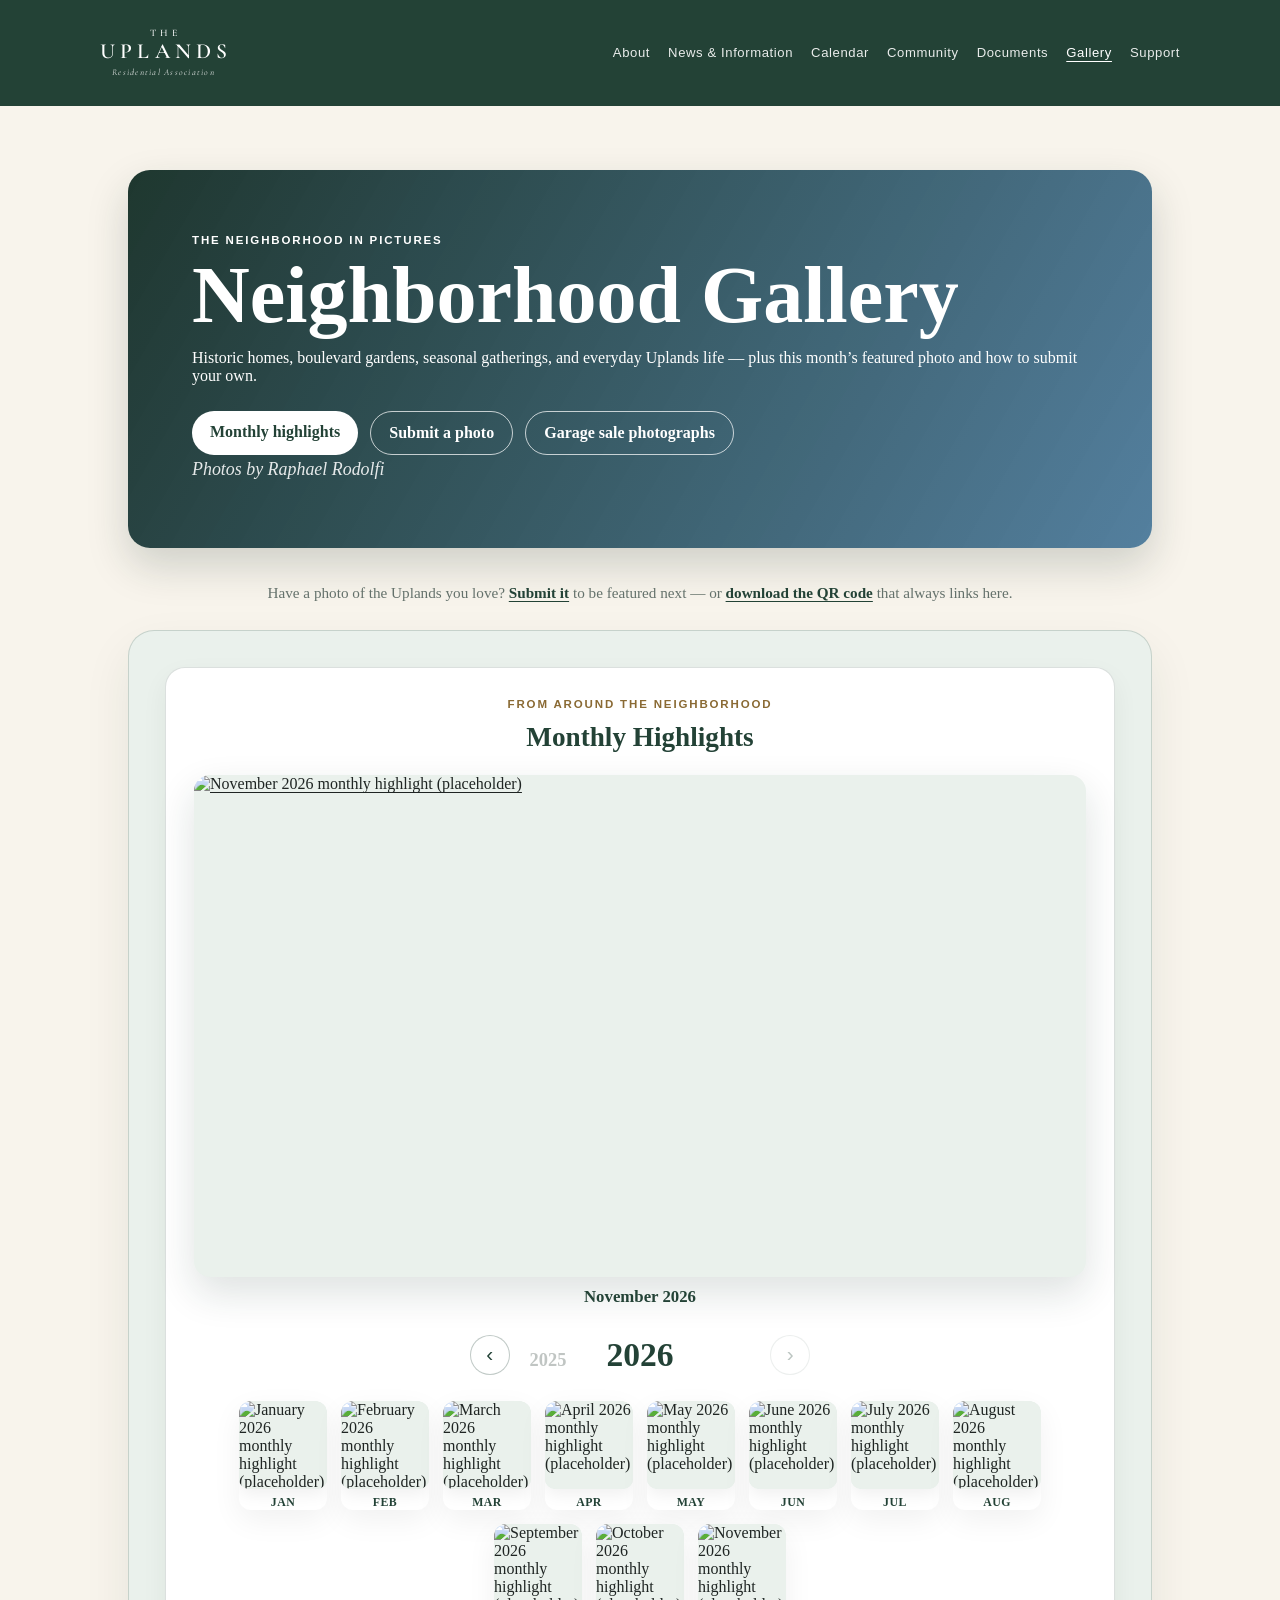
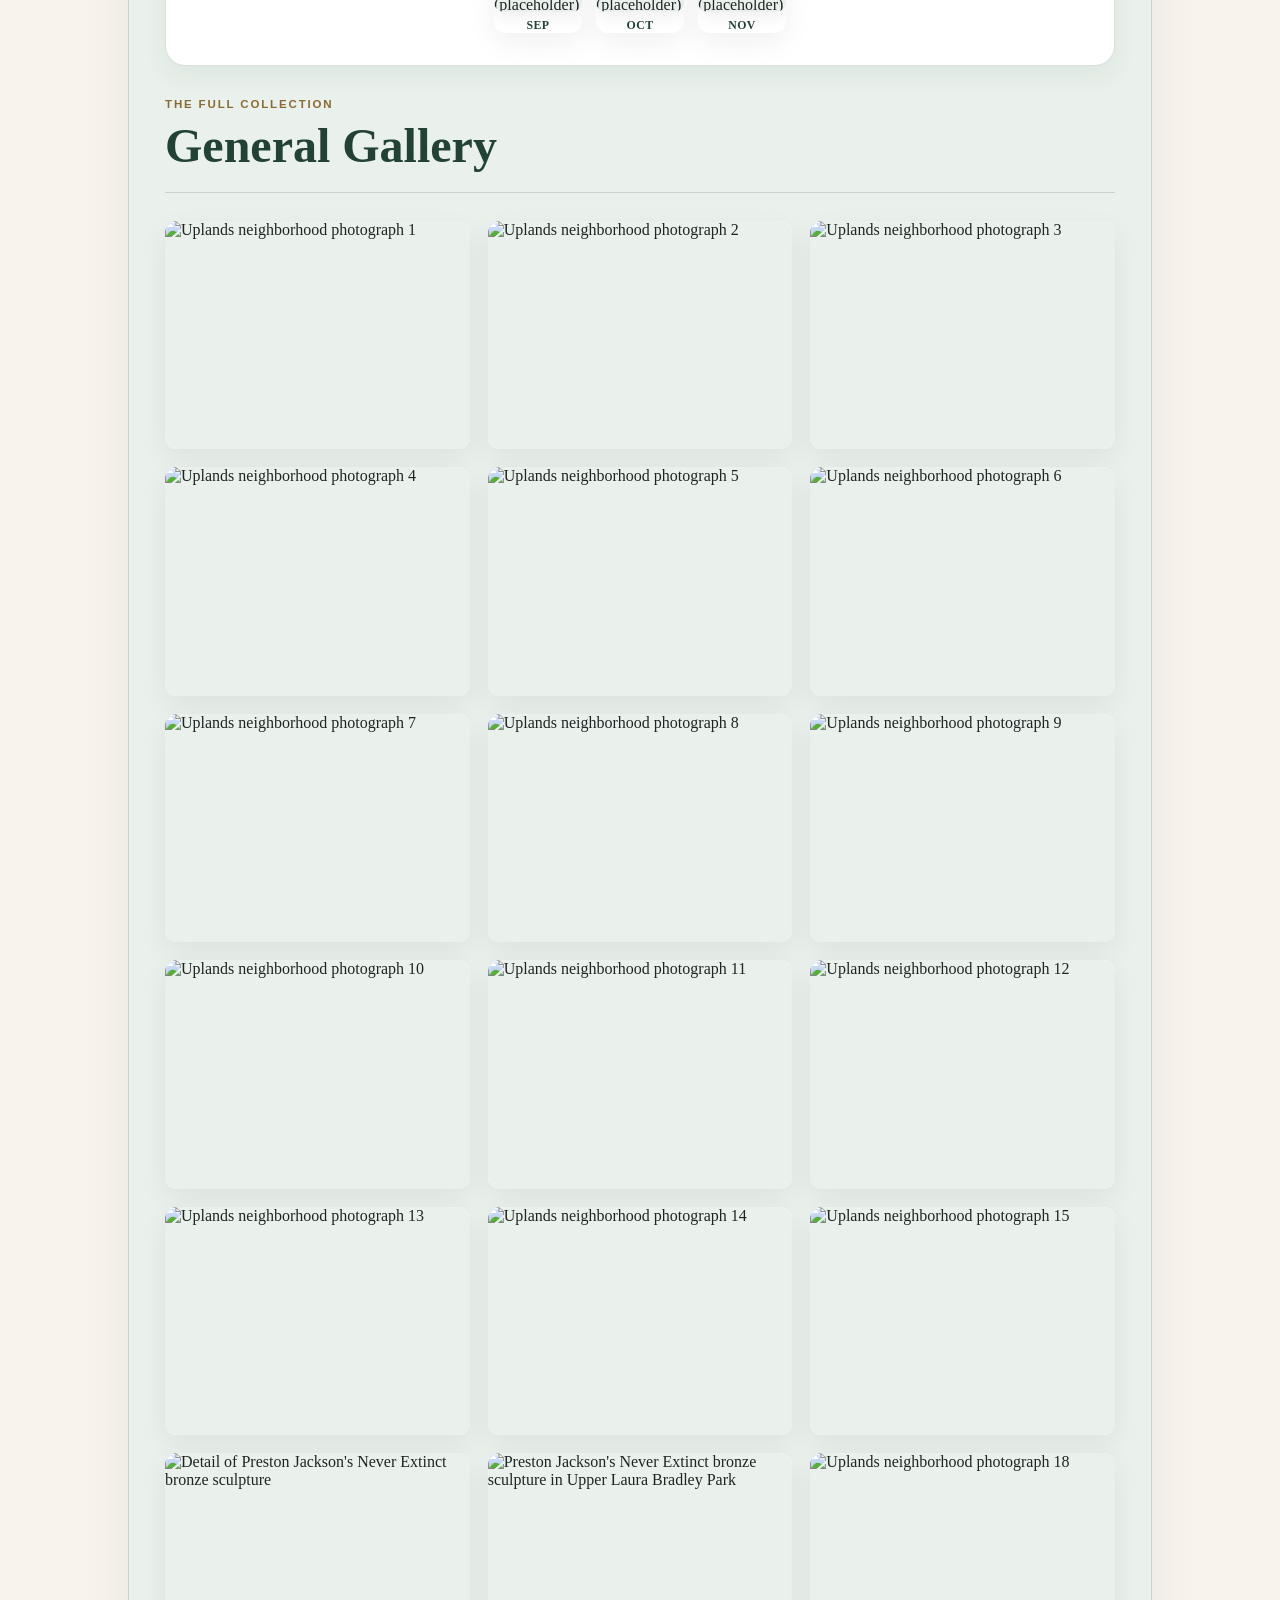
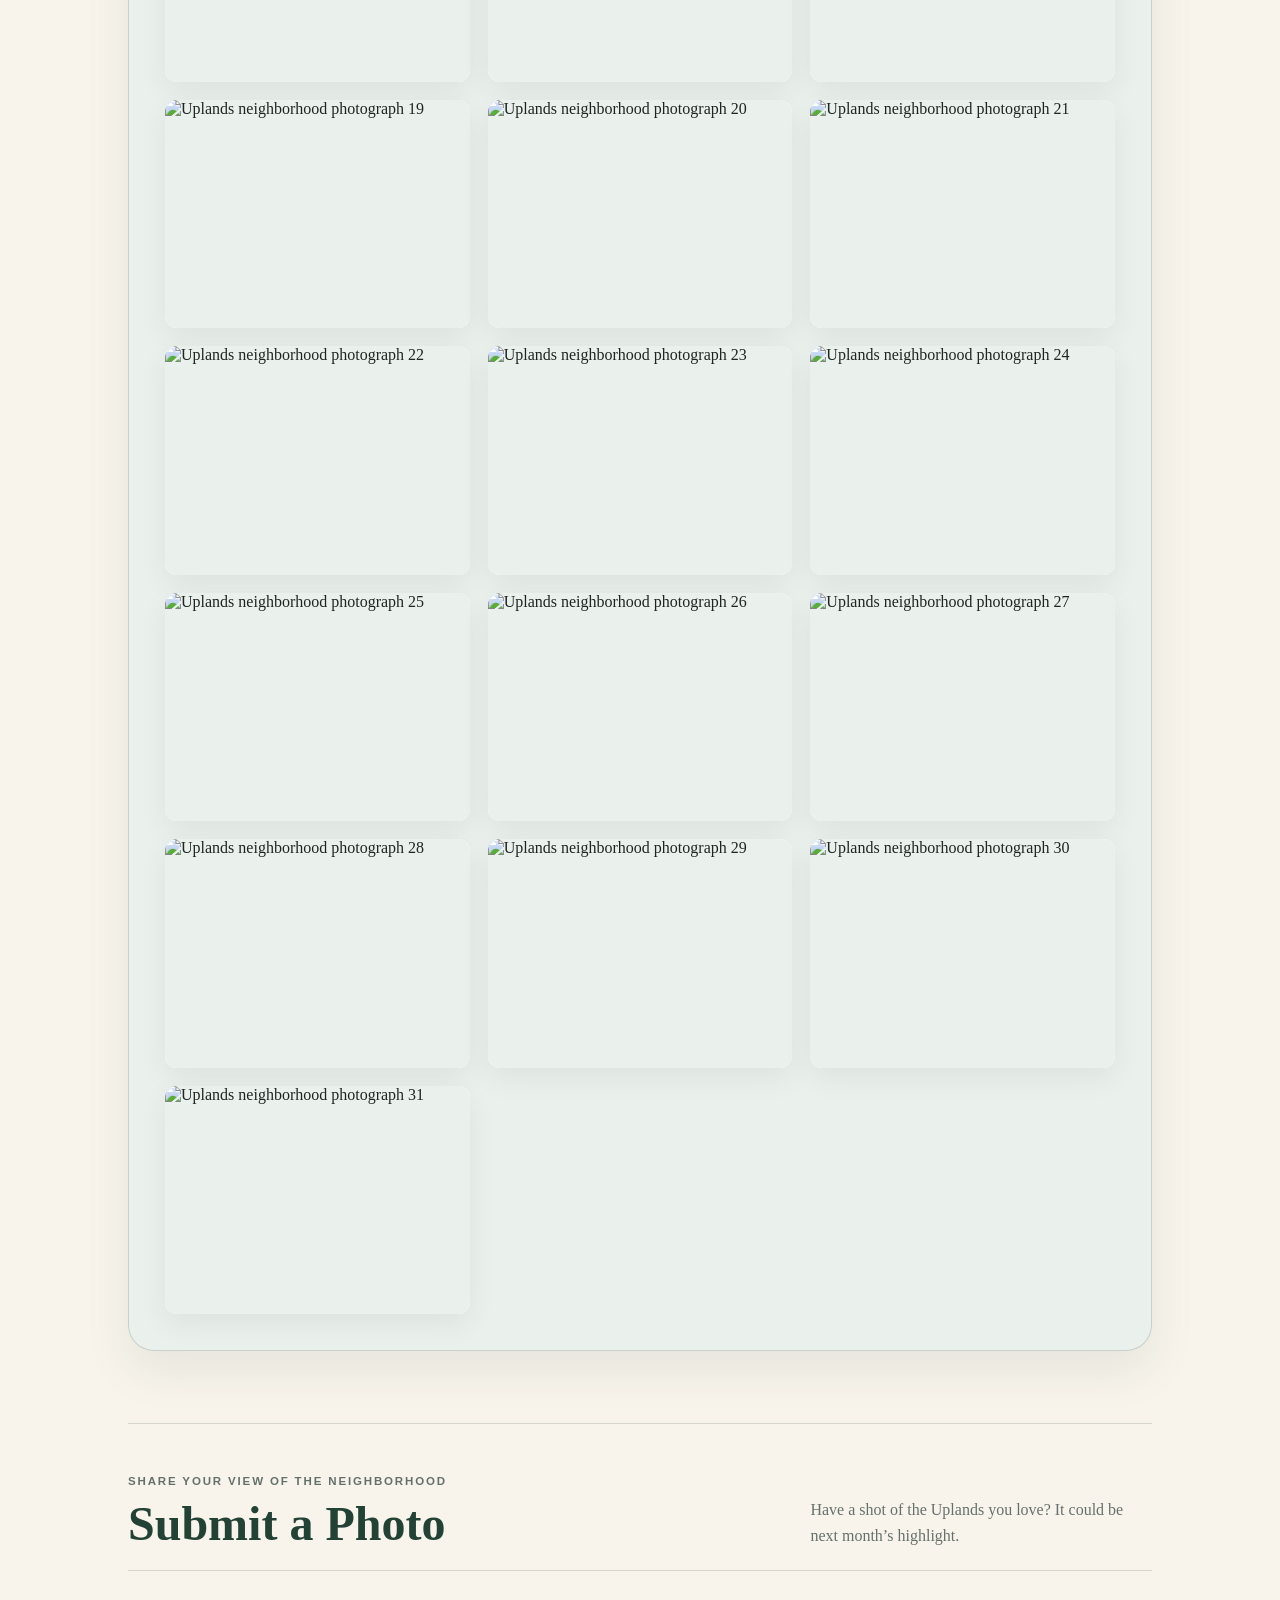
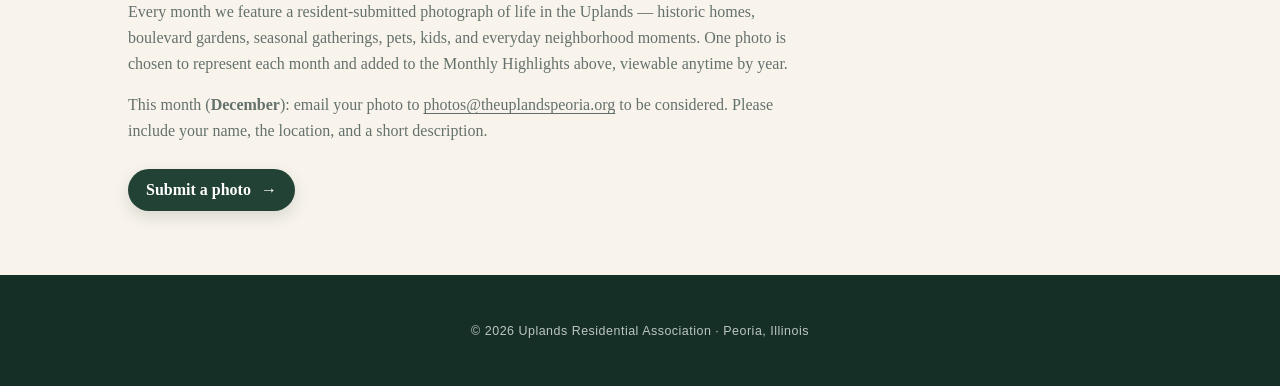
==== commit 94f81a21: "Add a featured-month hero, handle missing current-month gracefully - script.js: replace the count-ba" ====
--- a/gallery.html
+++ b/gallery.html
@@ -52,6 +52,13 @@
           <h2 id="monthly-highlights-title">Monthly Highlights</h2>
         </div>
 
+        <figure class="month-feature" data-month-feature hidden>
+          <a data-month-feature-link aria-label="Open this month’s featured photograph at full size">
+            <img data-month-feature-img alt="">
+          </a>
+          <figcaption data-month-feature-caption></figcaption>
+        </figure>
+
         <div class="month-year-dial" role="group" aria-label="Select year">
           <button type="button" class="month-year-btn" data-month-year-prev aria-label="Previous year">‹</button>
           <div class="month-year-track">
@@ -64,6 +71,13 @@
 
         <div class="month-strip" data-month-strip></div>
       </section>
+
+      <div class="section-heading gallery-general-heading">
+        <div>
+          <p class="section-kicker">The full collection</p>
+          <h2>General Gallery</h2>
+        </div>
+      </div>
 
       <div class="gallery-grid">
       <a class="gallery-item" href="assets/images/gallery/370200587_870606807759681_210162988387038657_n.jpg">
--- a/styles.css
+++ b/styles.css
@@ -3821,6 +3821,37 @@
   color: var(--green);
 }
 
+.month-feature {
+  margin: 0 0 28px;
+}
+
+.month-feature[hidden] {
+  display: none;
+}
+
+.month-feature a {
+  display: block;
+  overflow: hidden;
+  border-radius: 16px;
+  background: var(--light-green);
+  box-shadow: 0 16px 38px rgba(21, 47, 39, .14);
+}
+
+.month-feature img {
+  display: block;
+  width: 100%;
+  aspect-ratio: 16 / 9;
+  object-fit: cover;
+}
+
+.month-feature figcaption {
+  margin-top: 10px;
+  text-align: center;
+  color: var(--green);
+  font-weight: 700;
+  font-size: 1.05rem;
+}
+
 .month-year-dial {
   display: flex;
   align-items: center;
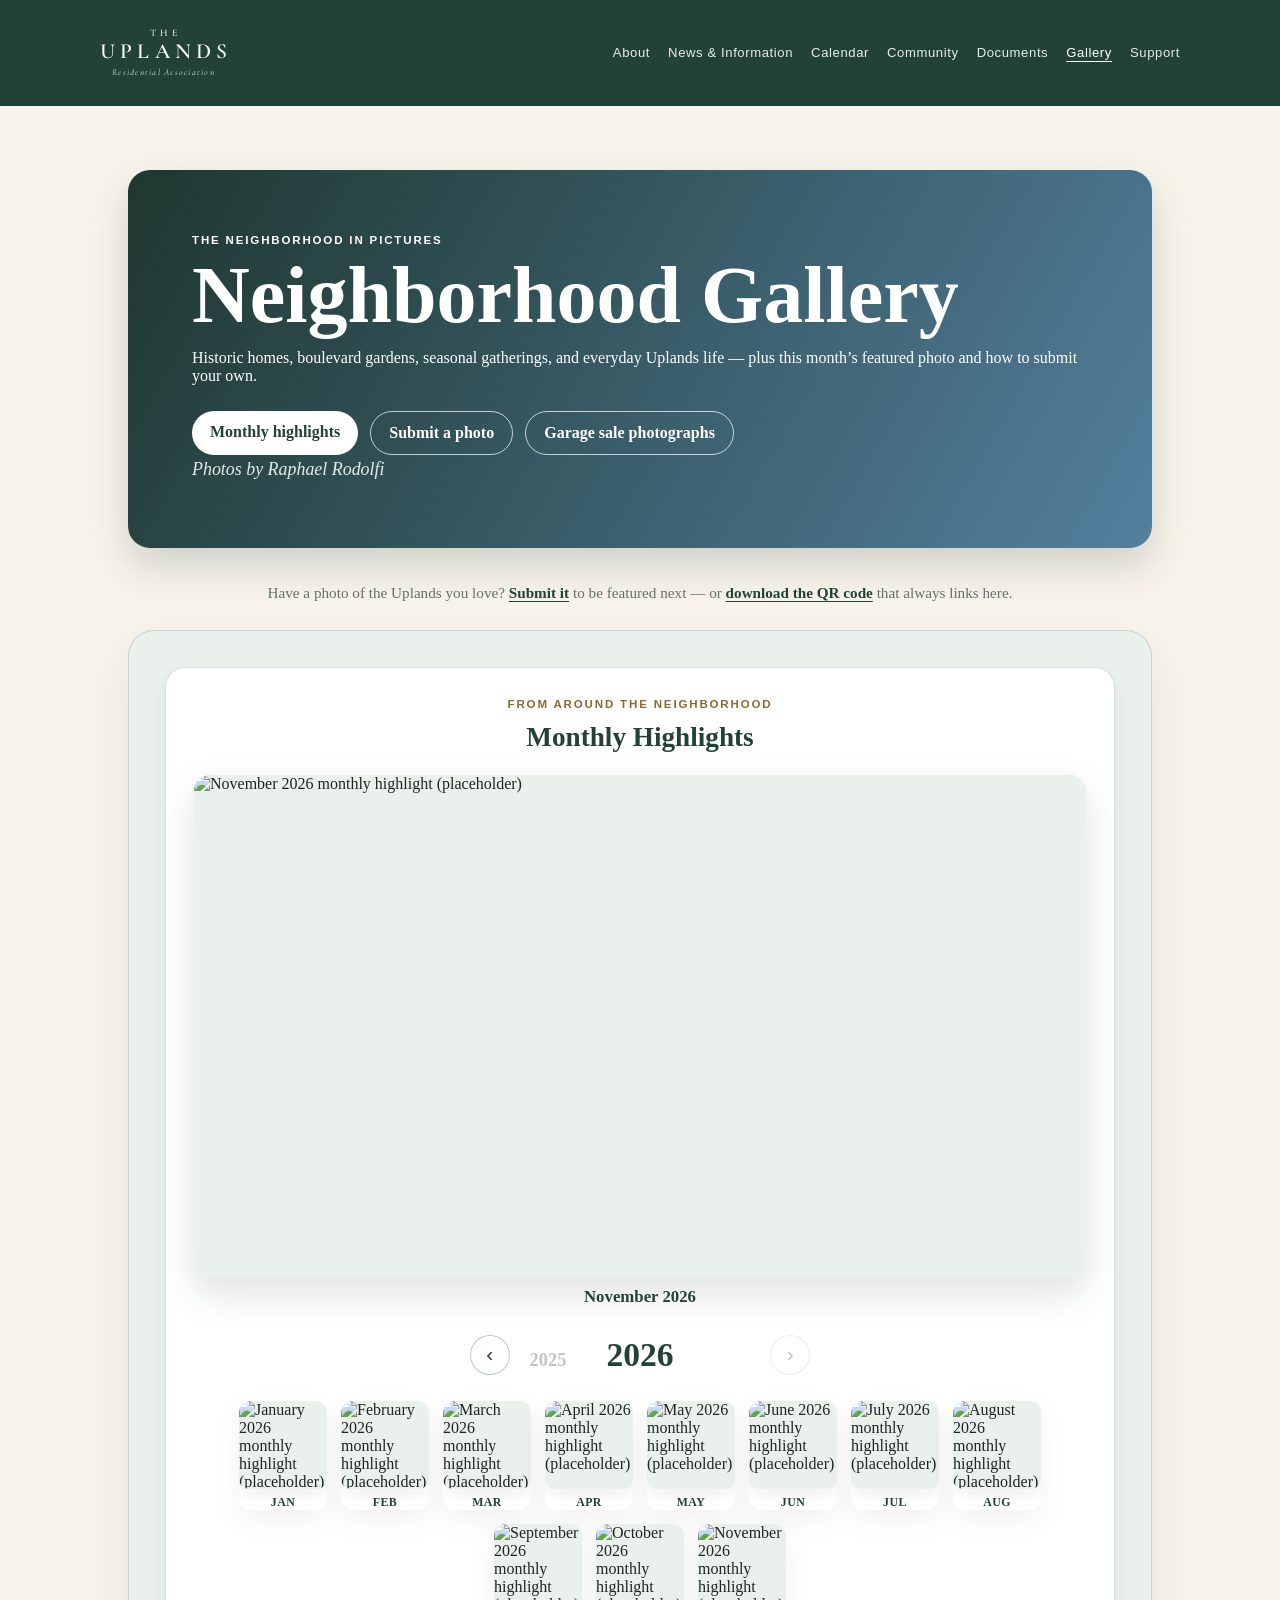
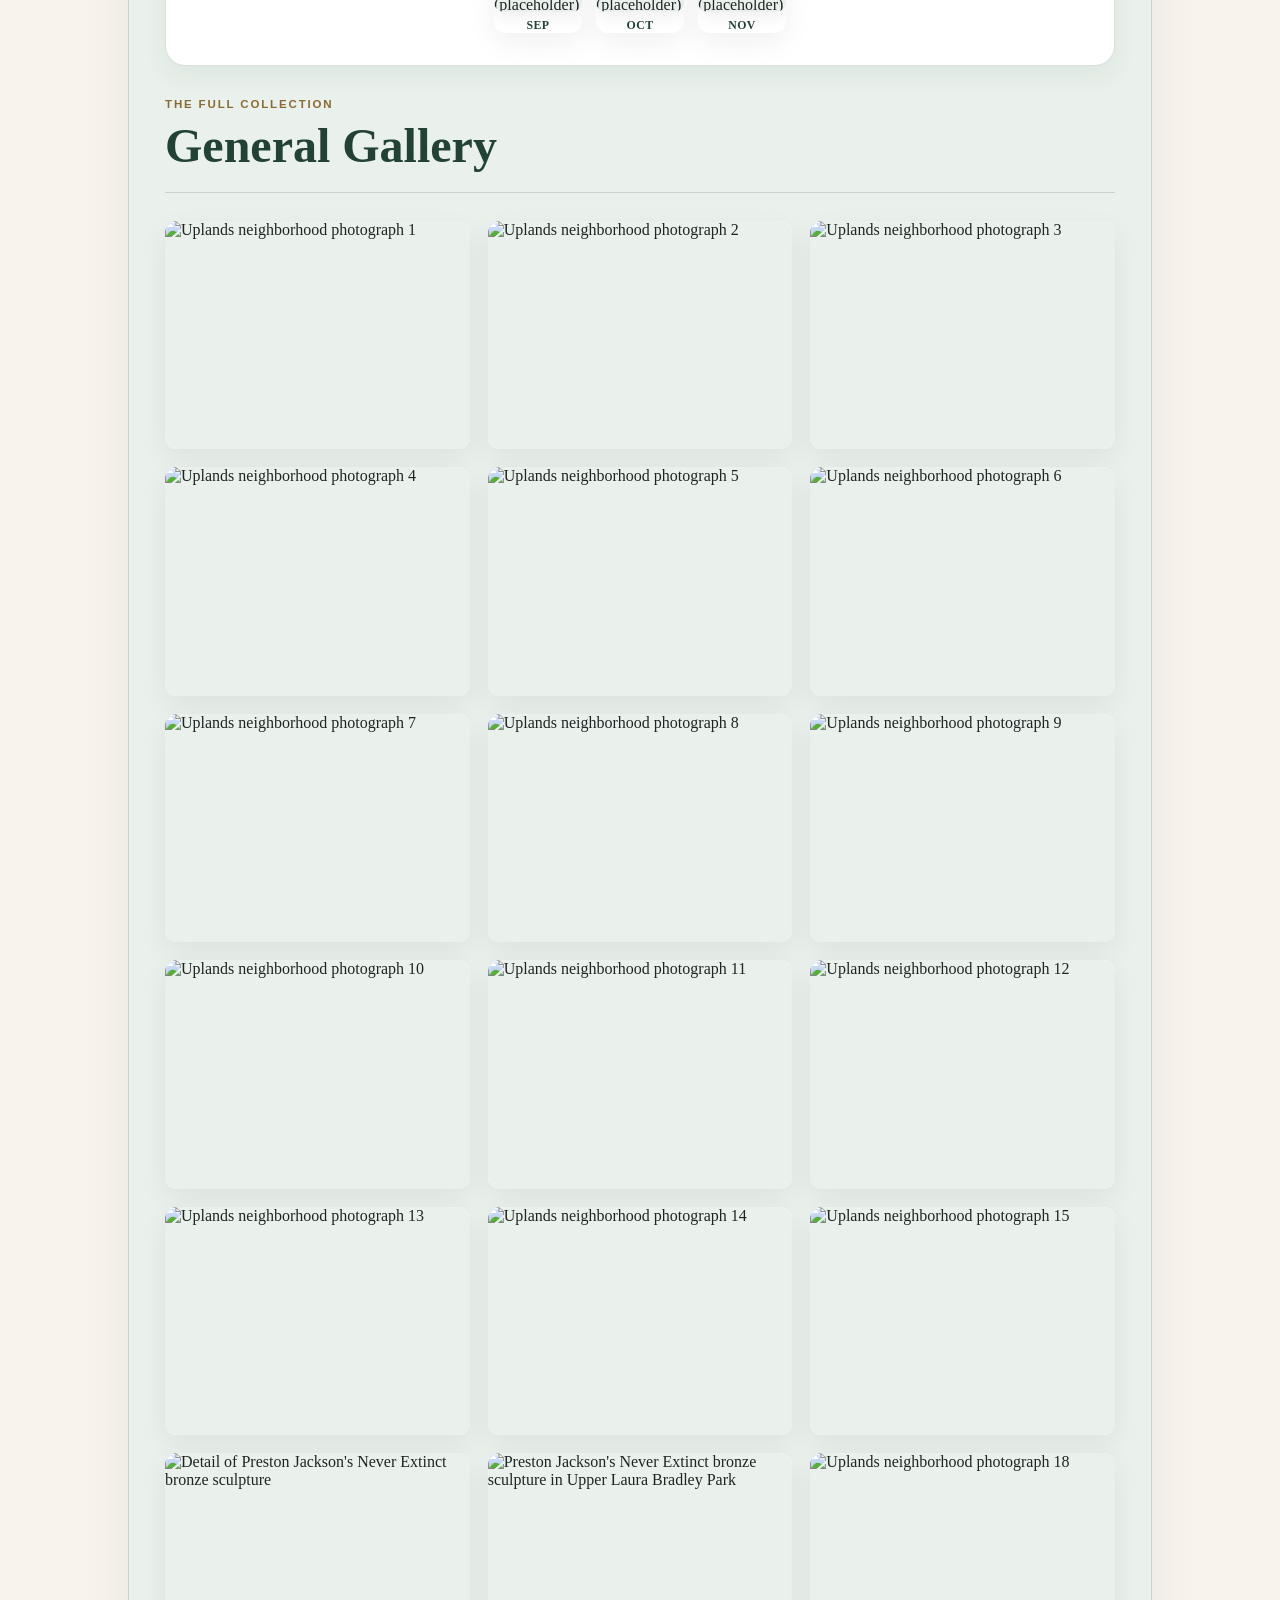
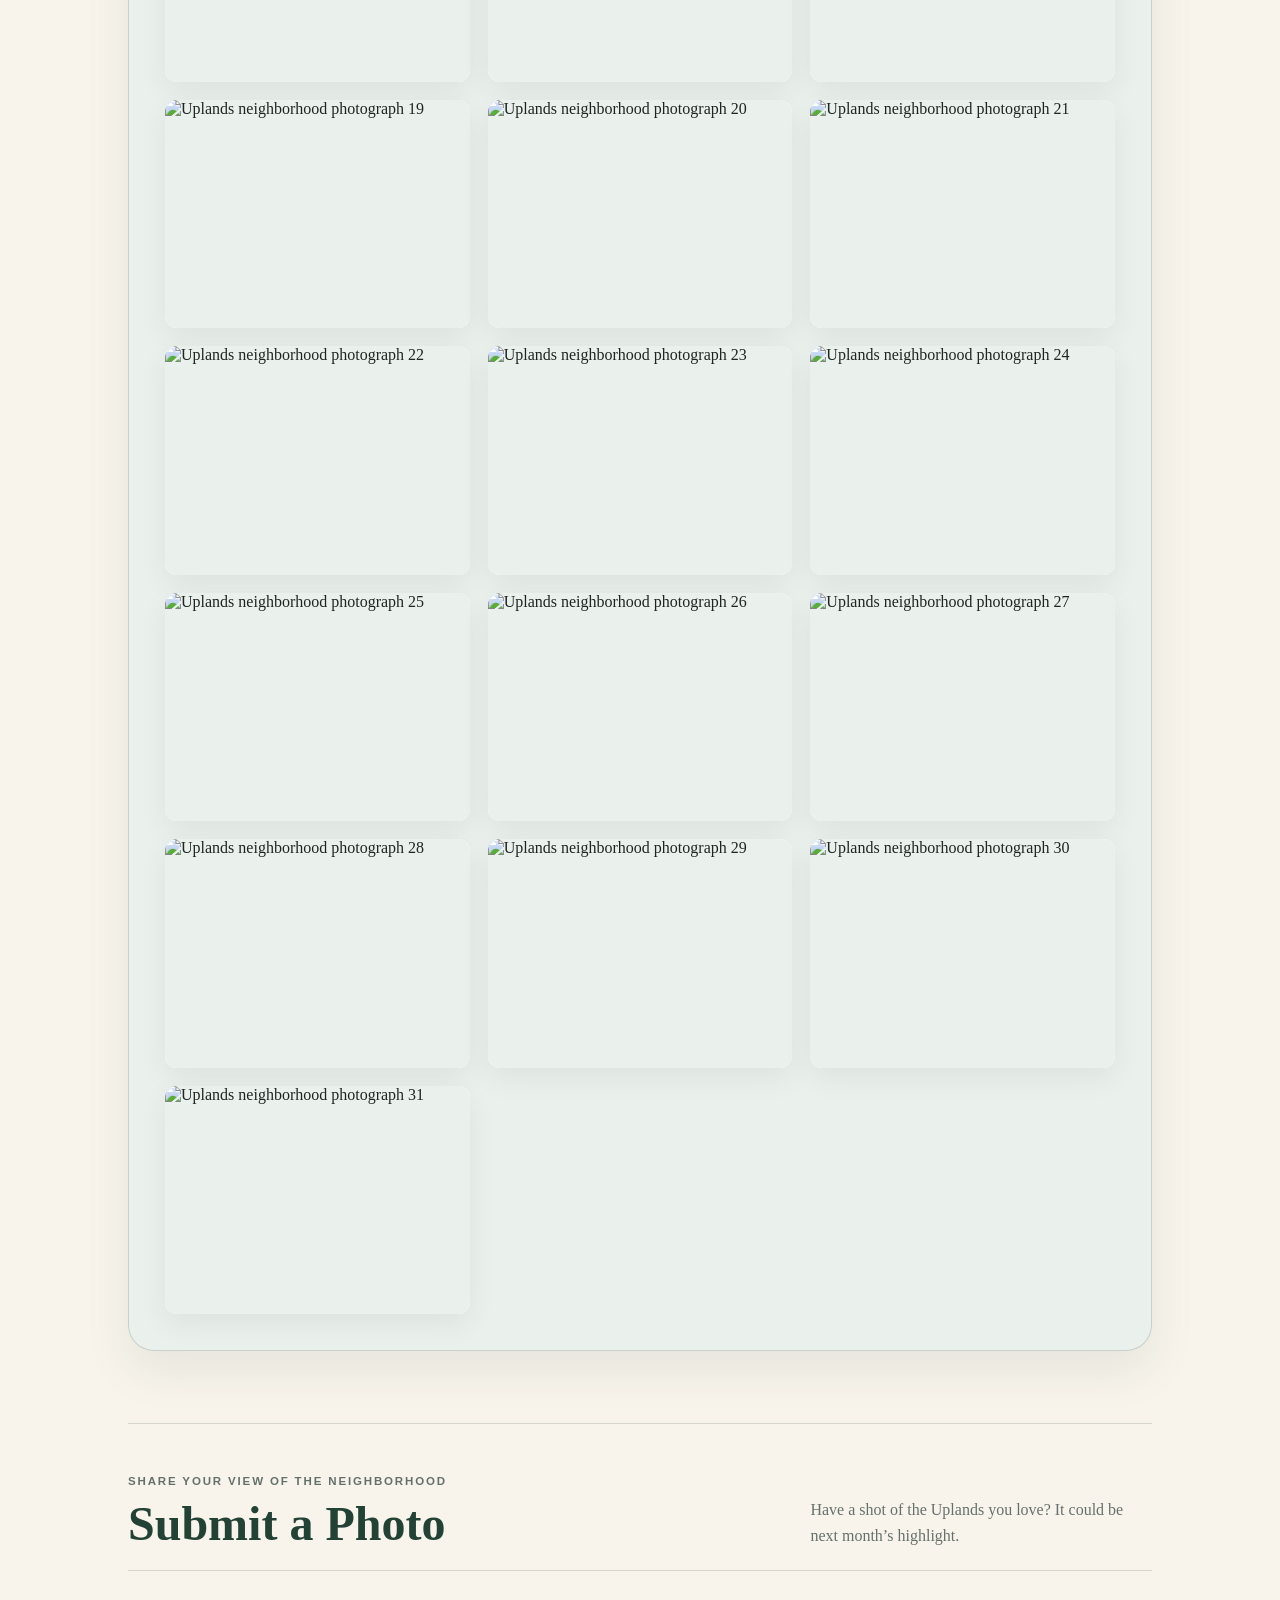
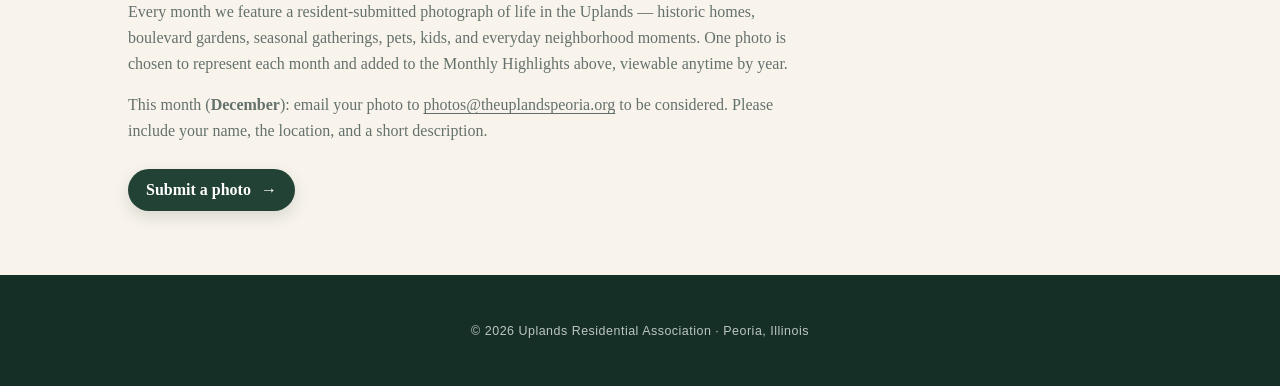
==== commit 2188654b: "Open the featured-month photo in the lightbox on click The large featured thumbnail's link was missi" ====
--- a/gallery.html
+++ b/gallery.html
@@ -53,7 +53,7 @@
         </div>
 
         <figure class="month-feature" data-month-feature hidden>
-          <a data-month-feature-link aria-label="Open this month’s featured photograph at full size">
+          <a class="gallery-item" data-month-feature-link aria-label="Open this month’s featured photograph at full size">
             <img data-month-feature-img alt="">
           </a>
           <figcaption data-month-feature-caption></figcaption>
